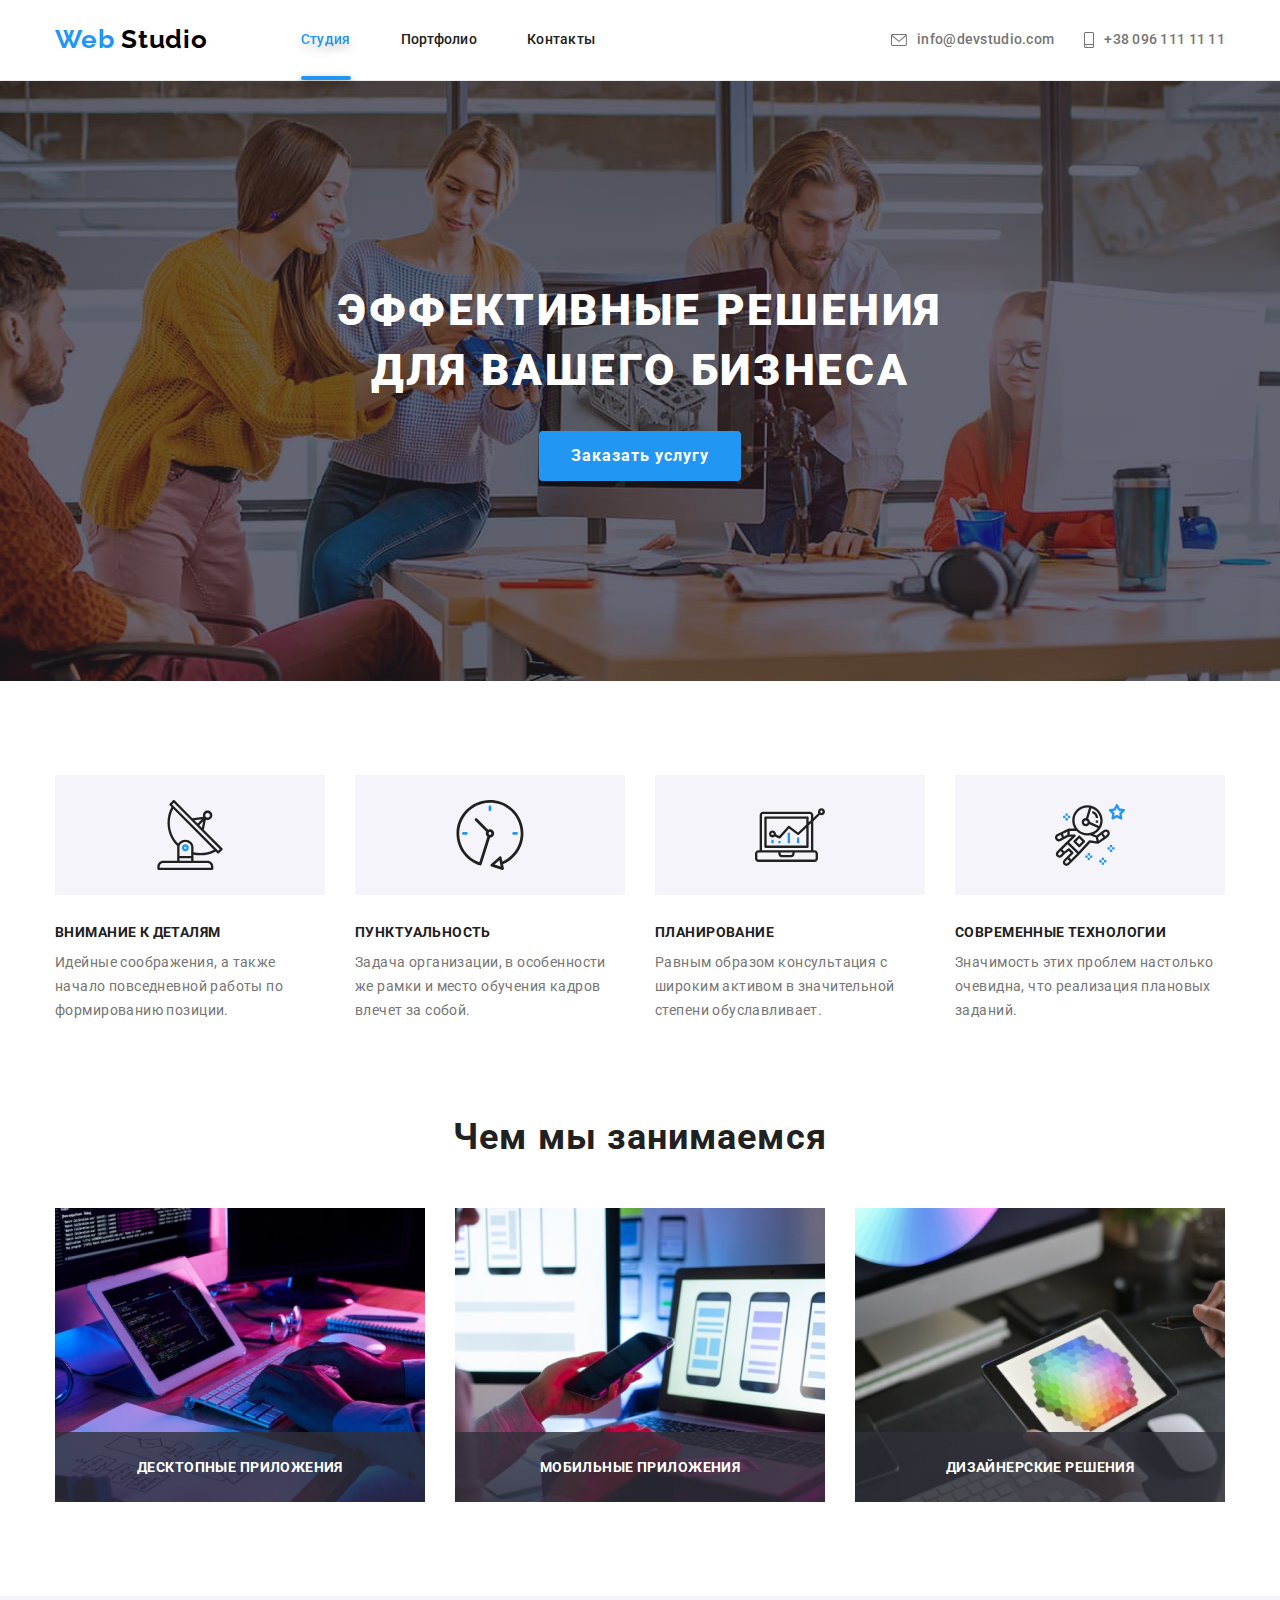
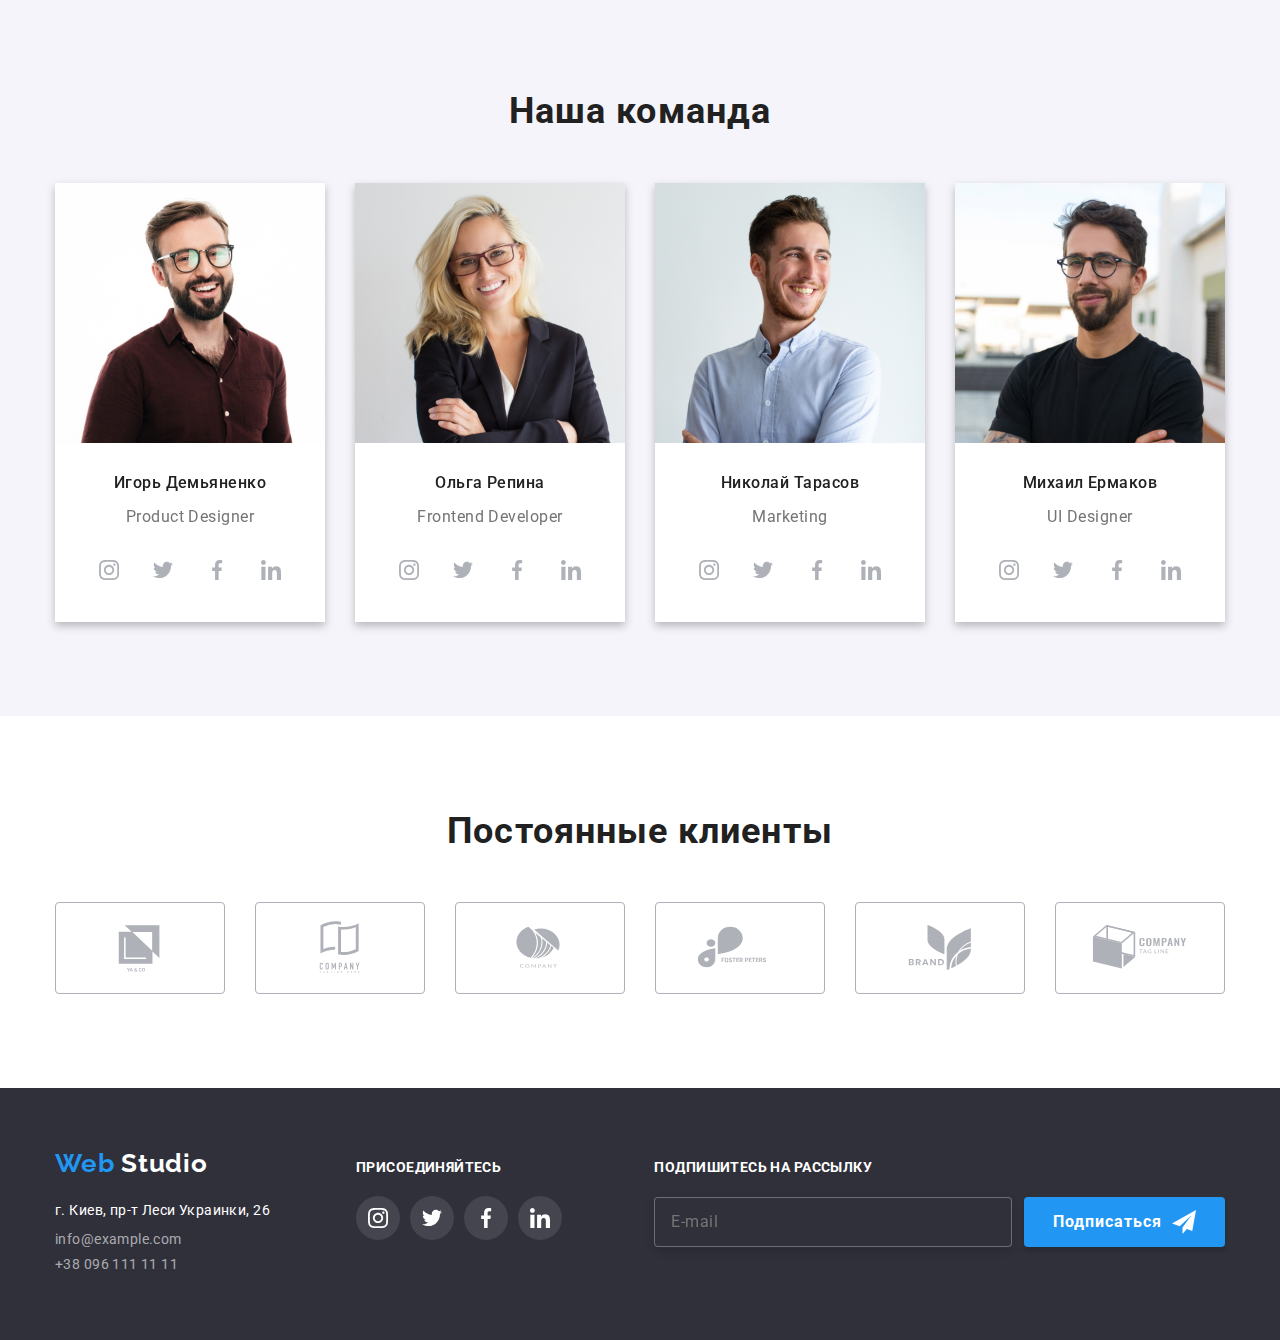
==== index.html @ 4676d833 "open" ====
<!DOCTYPE html>
<html lang="ru">
	<head>
		<meta charset="UTF-8" />
		<meta http-equiv="X-UA-Compatible" content="IE=edge" />
		<meta name="viewport" content="width=device-width, initial-scale=1.0" />
		<title>WebStudio</title>
		<link rel="icon" type="image/png" href="./images/favicon/favicon-32x32.png" />
		<link rel="preconnect" href="https://fonts.googleapis.com" />
		<link rel="preconnect" href="https://fonts.gstatic.com" crossorigin />
		<link
			href="https://fonts.googleapis.com/css2?family=Raleway:wght@700&family=Roboto:wght@400;500;700;900&display=swap"
			rel="stylesheet"
		/>
		<link
			rel="stylesheet"
			href="https://cdnjs.cloudflare.com/ajax/libs/modern-normalize/1.1.0/modern-normalize.min.css"
		/>
		<link rel="stylesheet" href="./css/styles.css" />
	</head>

	<body>
		<header>
			<div class="header container">
				<a href="/" class="logo">
					<span class="logo-web">Web</span>
					<span class="logo-studio">Studio</span>
				</a>

				<nav>
					<ul class="nav">
						<li class="item"><a href="./index.html" class="nav-link current">Студия</a></li>
						<li class="item"><a href="./portfolio.html" class="nav-link">Портфолио</a></li>
						<li class="item"><a href="" class="nav-link">Контакты</a></li>
					</ul>
				</nav>
				<div class="header-link">
					<a href="mailto:info@devstudio.com" class="header-mail">
						<svg class="icon" width="16" height="12">
							<use href="./images/sprite.svg#icon-mail"></use>
						</svg>
						info@devstudio.com
					</a>
					<a href="tel:+380961111111" class="header-tel">
						<svg class="icon" width="10" height="16">
							<use href="./images/sprite.svg#icon-phone"></use>
						</svg>
						+38 096 111 11 11
					</a>
				</div>
			</div>
		</header>

		<main>
			<section class="hero">
				<div class="container hero-ti">
					<h1 class="hero-title">Эффективные решения для вашего бизнеса</h1>
					<button data-modal-open type="button" class="hero-button">Заказать услугу</button>
				</div>
			</section>

			<section class="section">
				<div class="container">
					<ul class="benefits">
						<li class="item">
							<div class="background">
								<svg width="70" height="70">
									<use href="./images/sprite.svg#icon-antenna"></use>
								</svg>
							</div>
							<h3 class="benefits-title">Внимание к деталям</h3>
							<p class="benefits-desc">
								Идейные соображения, а также начало повседневной работы по формированию позиции.
							</p>
						</li>
						<li class="item">
							<div class="background">
								<svg width="70" height="70">
									<use href="./images/sprite.svg#icon-clock"></use>
								</svg>
							</div>
							<h3 class="benefits-title">Пунктуальность</h3>
							<p class="benefits-desc">
								Задача организации, в особенности же рамки и место обучения кадров влечет за собой.
							</p>
						</li>
						<li class="item">
							<div class="background">
								<svg width="70" height="70">
									<use href="./images/sprite.svg#icon-diagram"></use>
								</svg>
							</div>
							<h3 class="benefits-title">Планирование</h3>
							<p class="benefits-desc">
								Равным образом консультация с широким активом в значительной степени обуславливает.
							</p>
						</li>
						<li class="item">
							<div class="background">
								<svg width="70" height="70">
									<use href="./images/sprite.svg#icon-astronaut"></use>
								</svg>
							</div>
							<h3 class="benefits-title">Современные технологии</h3>
							<p class="benefits-desc">Значимость этих проблем настолько очевидна, что реализация плановых заданий.</p>
						</li>
					</ul>
				</div>
			</section>

			<section class="section">
				<div class="container">
					<h2 class="activity-title">Чем мы занимаемся</h2>
					<ul class="activity-list">
						<li class="item">
							<a href="" class="activity-box">
								<img src="images/box1.jpg" alt="рука клавиатура дисплей" width="370" />
								<div class="activity-caption-box">
									<p class="activity-caption">Десктопные приложения</p>
								</div>
							</a>
						</li>
						<li class="item">
							<a href="" class="activity-box">
								<img src="images/box2.jpg" alt="смартфон рука" width="370" />
								<div class="activity-caption-box">
									<p class="activity-caption">Мобильные приложения</p>
								</div>
							</a>
						</li>
						<li class="item">
							<a href="" class="activity-box">
								<img src="images/box3.jpg" alt="планшет стол" width="370" />
								<div class="activity-caption-box">
									<p class="activity-caption">Дизайнерские решения</p>
								</div>
							</a>
						</li>
					</ul>
				</div>
			</section>

			<section class="team section">
				<div class="container">
					<h2 class="team-title">Наша команда</h2>
					<ul class="team-list">
						<li class="item">
							<img src="images/team1.jpg" alt="Фото Игорь Демьяненко" width="270" />
							<div class="signature">
								<h3 class="team-name">Игорь Демьяненко</h3>
								<p class="team-position">Product Designer</p>
								<ul class="team-social">
									<li>
										<a href="instagram.com" class="t-icon-box">
											<svg class="t-icon" width="20" height="20">
												<use href="./images/sprite.svg#icon-instagram"></use>
											</svg>
										</a>
									</li>
									<li>
										<a href="twitter.com" class="t-icon-box">
											<svg class="t-icon" width="20" height="20">
												<use href="./images/sprite.svg#icon-twitter"></use>
											</svg>
										</a>
									</li>
									<li>
										<a href="facebook.com" class="t-icon-box">
											<svg class="t-icon" width="20" height="20">
												<use href="./images/sprite.svg#icon-facebook"></use>
											</svg>
										</a>
									</li>
									<li>
										<a href="linkedin.com" class="t-icon-box">
											<svg class="t-icon" width="20" height="20">
												<use href="./images/sprite.svg#icon-linkedin"></use>
											</svg>
										</a>
									</li>
								</ul>
							</div>
						</li>
						<li class="item">
							<img src="images/team2.jpg" alt="Фото Ольга Репина" width="270" />
							<div class="signature">
								<h3 class="team-name">Ольга Репина</h3>
								<p class="team-position">Frontend Developer</p>
								<ul class="team-social">
									<li>
										<a href="instagram.com" class="t-icon-box">
											<svg class="t-icon" width="20" height="20">
												<use href="./images/sprite.svg#icon-instagram"></use>
											</svg>
										</a>
									</li>
									<li>
										<a href="twitter.com" class="t-icon-box">
											<svg class="t-icon" width="20" height="20">
												<use href="./images/sprite.svg#icon-twitter"></use>
											</svg>
										</a>
									</li>
									<li>
										<a href="facebook.com" class="t-icon-box">
											<svg class="t-icon" width="20" height="20">
												<use href="./images/sprite.svg#icon-facebook"></use>
											</svg>
										</a>
									</li>
									<li>
										<a href="linkedin.com" class="t-icon-box">
											<svg class="t-icon" width="20" height="20">
												<use href="./images/sprite.svg#icon-linkedin"></use>
											</svg>
										</a>
									</li>
								</ul>
							</div>
						</li>
						<li class="item">
							<img src="images/team3.jpg" alt="Фото Николай Тарасов" width="270" />
							<div class="signature">
								<h3 class="team-name">Николай Тарасов</h3>
								<p class="team-position">Marketing</p>
								<ul class="team-social">
									<li>
										<a href="instagram.com" class="t-icon-box">
											<svg class="t-icon" width="20" height="20">
												<use href="./images/sprite.svg#icon-instagram"></use>
											</svg>
										</a>
									</li>
									<li>
										<a href="twitter.com" class="t-icon-box">
											<svg class="t-icon" width="20" height="20">
												<use href="./images/sprite.svg#icon-twitter"></use>
											</svg>
										</a>
									</li>
									<li>
										<a href="facebook.com" class="t-icon-box">
											<svg class="t-icon" width="20" height="20">
												<use href="./images/sprite.svg#icon-facebook"></use>
											</svg>
										</a>
									</li>
									<li>
										<a href="linkedin.com" class="t-icon-box">
											<svg class="t-icon" width="20" height="20">
												<use href="./images/sprite.svg#icon-linkedin"></use>
											</svg>
										</a>
									</li>
								</ul>
							</div>
						</li>
						<li class="item">
							<img src="images/team4.jpg" alt="Фото Михаил Ермаков" width="270" />
							<div class="signature">
								<h3 class="team-name">Михаил Ермаков</h3>
								<p class="team-position">UI Designer</p>
								<ul class="team-social">
									<li>
										<a href="instagram.com" class="t-icon-box">
											<svg class="t-icon" width="20" height="20">
												<use href="./images/sprite.svg#icon-instagram"></use>
											</svg>
										</a>
									</li>
									<li>
										<a href="twitter.com" class="t-icon-box">
											<svg class="t-icon" width="20" height="20">
												<use href="./images/sprite.svg#icon-twitter"></use>
											</svg>
										</a>
									</li>
									<li>
										<a href="facebook.com" class="t-icon-box">
											<svg class="t-icon" width="20" height="20">
												<use href="./images/sprite.svg#icon-facebook"></use>
											</svg>
										</a>
									</li>
									<li>
										<a href="linkedin.com" class="t-icon-box">
											<svg class="t-icon" width="20" height="20">
												<use href="./images/sprite.svg#icon-linkedin"></use>
											</svg>
										</a>
									</li>
								</ul>
							</div>
						</li>
					</ul>
				</div>
			</section>

			<section class="section">
				<div class="container">
					<h2 class="client-title">Постоянные клиенты</h2>
					<ul class="client-list">
						<li>
							<a href="" class="cl-ibox">
								<svg class="cl-icon" width="106" height="60">
									<use href="./images/sprite.svg#icon-Logo1"></use>
								</svg>
							</a>
						</li>
						<li>
							<a href="" class="cl-ibox">
								<svg class="cl-icon" width="106" height="60">
									<use href="./images/sprite.svg#icon-Logo2"></use>
								</svg>
							</a>
						</li>
						<li>
							<a href="" class="cl-ibox">
								<svg class="cl-icon" width="106" height="60">
									<use href="./images/sprite.svg#icon-Logo3"></use>
								</svg>
							</a>
						</li>
						<li>
							<a href="" class="cl-ibox">
								<svg class="cl-icon" width="106" height="60">
									<use href="./images/sprite.svg#icon-Logo4"></use>
								</svg>
							</a>
						</li>
						<li>
							<a href="" class="cl-ibox">
								<svg class="cl-icon" width="106" height="60">
									<use href="./images/sprite.svg#icon-Logo5"></use>
								</svg>
							</a>
						</li>
						<li>
							<a href="" class="cl-ibox">
								<svg class="cl-icon" width="106" height="60">
									<use href="./images/sprite.svg#icon-Logo6"></use>
								</svg>
							</a>
						</li>
					</ul>
				</div>
			</section>
		</main>

		<footer class="footer">
			<div class="footer-bloc container">
				<div class="adrblock">
					<a href="/" class="logo">
						<span class="logo-web">Web</span>
						<span class="logo-studio-footer">Studio</span>
					</a>
					<address>
						<ul class="footer-adr-bloc">
							<li>
								<a href=""><p class="footer-address">г. Киев, пр-т Леси Украинки, 26</p></a>
							</li>
							<li><a href="mailto:info@example.com" class="footer-link">info@example.com</a></li>
							<li><a href="tel:+380961111111" class="footer-link">+38 096 111 11 11</a></li>
						</ul>
					</address>
				</div>

				<div class="footsocial">
					<h3 class="fl-title">присоединяйтесь</h3>
					<ul class="fl-list">
						<li>
							<a href="instagram.com" class="fl-i-box">
								<svg class="fl-icon" width="20" height="20">
									<use href="./images/sprite.svg#icon-instagram"></use>
								</svg>
							</a>
						</li>
						<li>
							<a href="twitter.com" class="fl-i-box">
								<svg class="fl-icon" width="20" height="20">
									<use href="./images/sprite.svg#icon-twitter"></use>
								</svg>
							</a>
						</li>
						<li>
							<a href="facebook.com" class="fl-i-box">
								<svg class="fl-icon" width="20" height="20">
									<use href="./images/sprite.svg#icon-facebook"></use>
								</svg>
							</a>
						</li>
						<li>
							<a href="linkedin.com" class="fl-i-box">
								<svg class="fl-icon" width="20" height="20">
									<use href="./images/sprite.svg#icon-linkedin"></use>
								</svg>
							</a>
						</li>
					</ul>
				</div>
				<form name="footer-subscribe" class="footer-subscribe">
					<label for="mail" class="label">Подпишитесь на рассылку</label>
					<div class="input-btn-box">
						<input class="input-footer" type="email" id="mail" placeholder="E-mail" />
						<button type="submit" class="subscribe-btn">
							Подписаться
							<svg class="send-icon" width="24" height="24"><use href="./images/sprite.svg#icon-send"></use></svg>
						</button>
					</div>
				</form>
			</div>
		</footer>

		<div class="backdrop is-hidden" data-modal>
			<div class="modal">
				<button data-modal-close type="button" class="modal-close-btn">
					<svg class="close-icon" width="18" height="18">
						<use href="./images/sprite.svg#icon-close"></use>
					</svg>
				</button>
				<form name="modal-order" class="modal-form">
					<h2 class="modal-title">Оставьте свои данные, мы вам перезвоним</h2>
					<label class="user-data-label">
						<svg class="form-icon" width="18" height="18">
							<use href="./images/sprite.svg#icon-person-black"></use>
						</svg>
						Имя
						<input class="input" type="text" name="username" />
					</label>
					<label class="user-data-label">
						<svg class="form-icon" width="18" height="18">
							<use href="./images/sprite.svg#icon-phone-black"></use>
						</svg>
						Телефон
						<input class="input" type="tel" name="phone" />
					</label>
					<label class="user-data-label">
						<svg class="form-icon" width="18" height="18">
							<use href="./images/sprite.svg#icon-email-black"></use>
						</svg>
						Почта
						<input class="input" type="email" name="mail" />
					</label>
					<label class="user-data-label">
						Комментарий
						<textarea class="input textarea" name="comment" cols="30" rows="10" placeholder="Введите текст"></textarea>
					</label>

					<label class="term-label">
						<input type="checkbox" class="term-check" />
						<svg class="icon-frame" width="16" height="15"><use href="./images/sprite.svg#icon-frame"></use></svg>
						<svg class="icon-check" width="16" height="15"><use href="./images/sprite.svg#icon-check"></use></svg>
						<span class="span">Соглашаюсь с рассылкой и принимаю</span>
						<a class="terms-of-use-link" href="">Условия договора</a>
					</label>
					<button type="submit" class="btn-send">Отправить</button>
				</form>
			</div>
		</div>

		<script src="./js/modal.js"></script>
	</body>
</html>
---- css/styles.css ----
body {
	font-family: "Roboto", sans-serif;
	color: var(--font-color);
	/* background-color: var(--background-color) ; */
}

:root {
	--button-hover-color: #188ce8;
	--time-function: cubic-bezier(0.4, 0, 0.2, 1);
	--white: #ffffff;
	--black: #000000;
	--font-color: #212121; /*var(--font-color)*/
	--accent-color: #2196f3; /*var(--accent-color)*/
	--footer-color: #2f303a; /*var(--footer-color)*/
	--background-color: #e5e5e5; /*var(--background-color)*/
	--team-bcgr-clr: #f5f4fa;
	--icon-color: #afb1b8;
	--link-color: #757575; /*var(--link-color)*/
	--hero-color: #2f303a; /*var(--hero-color)*/
	--button-icon-nonactiv-color: #f5f4fa;
	--header-border-clr: #ececec;
	--portfolio-border-clr: #eeeeee;
	--footer-link-color: rgba(255, 255, 255, 0.6); /*var(--footer-link-color)*/
}

h1,
h2,
h3,
ul,
p {
	margin: 0;
	padding: 0; /* !!!!!   ЭТО НАДО ИЛИ НЕТ?   !!!!!*/
	list-style-type: none;
}

a {
	display: block;
	text-decoration: none;
}

.container {
	width: 1200px;
	margin-left: auto;
	margin-right: auto;
	padding: 0 15px;
	/* outline: 1px solid green; */
}

.section {
	padding: 94px 0;
	/* outline: 1px solid red; */
}

/* ----------------------------------HEADER---------------------------------- */

header {
	border-bottom: 1px solid var(--header-border-clr);
}

.header {
	display: flex;
	align-items: center;
	margin-top: 0;
}

.logo {
	font-family: "Raleway";
	font-weight: 700;
	font-size: 26px;
	line-height: 1.2;
	letter-spacing: 0.03em;
}

.logo-web {
	color: var(--accent-color);
}

.logo-studio {
	color: var(--black);
}

.logo-studio-footer {
	color: var(--white);
}

.nav {
	display: flex;
	margin-left: 93px;
	align-items: center;

	list-style-type: none;
}

.nav .item + .item {
	margin-left: 50px;
}

.nav-link {
	padding-top: 32px;
	padding-bottom: 32px;

	color: var(--font-color);
	font-weight: 500;
	font-size: 14px;
	line-height: 1.14;
	letter-spacing: 0.02em;

	transition: color 250ms var(--time-function);
}

.nav-link:hover,
.nav-link:focus {
	color: var(--accent-color);
}

.current {
	position: relative;

	color: var(--accent-color);
	filter: drop-shadow(0px 4px 4px rgba(0, 0, 0, 0.25));
}

.current::after {
	content: "";
	position: absolute;
	bottom: 0;

	display: block;
	width: 100%;
	height: 4px;

	border-radius: 4px;
	background-color: var(--accent-color);
	filter: drop-shadow(0px 4px 4px rgba(0, 0, 0, 0.25));
}

.header-link {
	display: flex;
	margin-left: auto;
}

.header-link a {
	display: inline-flex;
	margin-left: auto;
	padding-top: 32px;
	padding-bottom: 32px;

	font-weight: 500;
	font-size: 14px;
	line-height: 1.14;
	letter-spacing: 0.02em;
	color: var(--link-color);

	transition: color 250ms var(--time-function);
}

.header-link a + a {
	margin-left: 30px;
}

.header-link a:hover,
.header-link a:focus {
	color: var(--accent-color);
	fill: var(--accent-color);
}

.icon {
	align-self: center;
	margin-right: 10px;

	fill: currentColor;
}

.icon:hover {
	fill: currentColor;
}

/* ----------------------------------HERO------------------------------------- */

.hero {
	height: 600px;
	max-width: 1600px;
	margin-right: auto;
	margin-left: auto;
	padding-top: 200px;
	padding-bottom: 200px;

	background-image: linear-gradient(rgba(47, 48, 58, 0.4), rgba(47, 48, 58, 0.4)), url(../images/hero-img.jpg);
	/* background-image: url(../images/hero-img.jpg); */
	background-repeat: no-repeat;
	background-position: center;
	background-color: var(--hero-color);
}

.hero-title {
	width: 696px;
	margin-left: auto;
	margin-right: auto;

	color: var(--white);
	font-weight: 900;
	font-size: 44px;
	line-height: 1.36;
	text-align: center;
	letter-spacing: 0.06em;
	text-transform: uppercase;
}

.hero-button {
	display: block;
	margin-left: auto;
	margin-right: auto;
	margin-top: 30px;
	padding: 8px 30px;

	font-family: inherit;
	font-style: inherit;
	font-weight: 700;
	font-size: 16px;
	line-height: 1.9;
	letter-spacing: 0.06em;
	color: var(--white);

	background-color: var(--accent-color);
	cursor: pointer;
	border-radius: 4px;
	border-color: transparent;
	box-shadow: 0px 4px 4px rgba(0, 0, 0, 0.15);

	transition: background-color 250ms var(--time-function);
}

.hero-button:hover,
.hero-button:focus {
	background-color: #188ce8;
}

.hero + .section {
	padding-bottom: 0;
}

/* ---------------------BENEFITS------------------------- */

.benefits {
	display: flex;
}

.benefits .item {
	width: 270px;
}

.background {
	display: flex;
	height: 120px;
	justify-content: center;
	align-items: center;
	border-radius: 2px;
	margin-bottom: 30px;

	background-color: var(--button-icon-nonactiv-color);
}

.benefits .item + .item {
	margin-left: 30px;
}

.benefits-title {
	font-weight: 700;
	font-size: 14px;
	line-height: 1.14;
	letter-spacing: 0.03em;
	text-transform: uppercase;
}

.benefits-desc {
	margin-top: 10px;

	font-weight: 400;
	font-size: 14px;
	line-height: 1.7;
	letter-spacing: 0.03em;
	color: var(--link-color);
}

/* ---------------------ACTIVITY------------------------- */

.activity-title {
	font-weight: 700;
	font-size: 36px;
	line-height: 1.17;
	text-align: center;
	letter-spacing: 0.03em;
}

.activity-list {
	display: flex;
	margin-top: 50px;
}

.activity-list .item + .item {
	margin-left: 30px;
}

.activity-list .item img {
	display: block;
}

.activity-box {
	position: relative;
}

.activity-caption-box {
	position: absolute;
	bottom: 0;
	left: 0;

	width: 100%;

	background-color: rgba(47, 48, 58, 0.8);
}

.activity-caption {
	padding: 27px 0;
	margin-left: auto;
	margin-right: auto;

	font-weight: 700;
	font-size: 14px;
	line-height: 16px;
	text-align: center;
	letter-spacing: 0.03em;
	text-transform: uppercase;
	color: var(--white);
}

/* ---------------------TEAM------------------------- */

.team {
	background-color: var(--team-bcgr-clr);
	/* outline: 1px solid green; */
}

.team-title {
	font-weight: 700;
	font-size: 36px;
	line-height: 1.17;
	text-align: center;
	letter-spacing: 0.03em;
}

.team-list {
	display: flex;
	margin-top: 50px;
}

.team-list .signature {
	padding: 30px 0;
}

.team-list .item {
	/* outline: 1px solid gray; */
	background-color: var(--white);
	filter: drop-shadow(0px 4px 4px rgba(0, 0, 0, 0.25));
}

.team-list .item > img {
	display: block;
}

.team-list .item + .item {
	margin-left: 30px;
}

.team-name {
	text-align: center;

	font-weight: 500;
	font-size: 16px;
	line-height: 1.2;
	letter-spacing: 0.03em;
}

.team-position {
	margin-top: 10px;
	text-align: center;

	font-size: 16px;
	line-height: 1.9;
	letter-spacing: 0.03em;
	color: var(--link-color);
}

.team-social {
	display: flex;
	margin-top: 16px;
	justify-content: center;
}

.team-social > li + li {
	margin-left: 10px;
}

.t-icon-box {
	display: flex;
	justify-content: center;
	align-items: center;
	width: 44px;
	height: 44px;

	border-radius: 50%;
	color: var(--icon-color);

	transition: background-color 250ms var(--time-function), color 250ms var(--time-function);
}

.t-icon-box:hover,
.t-icon-box:focus {
	background-color: var(--accent-color);
	color: var(--white);
}

.t-icon {
	fill: currentColor;
}

.t-icon:hover,
.t-icon:focus {
	fill: currentColor;
}

.client-title {
	font-weight: 700;
	font-size: 36px;
	line-height: 1.17;
	text-align: center;
	letter-spacing: 0.03em;
}

.client-list {
	display: flex;
	margin-top: 50px;
}

.client-list > li + li {
	margin-left: 30px;
}

.cl-ibox {
	display: flex;
	width: 170px;
	height: 92px;
	justify-content: center;
	align-items: center;

	border: 1px solid var(--icon-color);
	border-radius: 4px;
	color: var(--icon-color);

	transition: color 250ms var(--time-function);
}

.cl-ibox:hover,
.cl-ibox:focus {
	border: 1px solid var(--accent-color);
	color: var(--accent-color);
	cursor: pointer;
}

.cl-icon {
	fill: currentColor;
}

.cl-icon:hover,
.cl-icon:focus {
	fill: currentColor;
}

/* -------------------------------------FOOTER---------------------------------- */

.footer {
	padding: 60px 0;

	background-color: var(--footer-color);
}

.footer-bloc {
	display: flex;
}

.adrblock {
	display: block;
	width: 231px;
}

.footer-adr-bloc {
	display: block;
	margin-top: 20px;
}

.footer-address {
	font-style: normal;
	font-size: 14px;
	line-height: 1.7;
	letter-spacing: 0.03em;
	color: var(--white);
}

.footer-link {
	margin-top: 9px;

	font-style: normal;
	font-size: 14px;
	line-height: 1.1;
	letter-spacing: 0.03em;
	color: var(--footer-link-color);
}

.footsocial {
	margin: 12px auto 40px 70px;
}

.fl-title {
	font-weight: 700;
	font-size: 14px;
	line-height: 1.14;
	letter-spacing: 0.03em;
	text-transform: uppercase;
	color: var(--white);
}

.fl-list {
	display: flex;
	margin-top: 20px;
}

.fl-list > li + li {
	margin-left: 10px;
}

.fl-i-box {
	display: flex;
	justify-content: center;
	align-items: center;

	width: 44px;
	height: 44px;

	border-radius: 50%;
	background: rgba(255, 255, 255, 0.1);

	transition: background-color 250ms var(--time-function);
}

.fl-i-box:hover,
.fl-i-box:focus {
	background-color: var(--accent-color);
}

.fl-icon {
	fill: var(--white);
}

.footer-subscribe {
	margin-top: 10px;
}

.input-btn-box {
	display: flex;
	margin-top: 20px;
}

.input-footer {
	display: flex;
	align-items: center;
	padding: 0;
	padding-left: 16px;

	font-size: 16px;
	line-height: 1.25;
	width: 358px;
	height: 50px;
	letter-spacing: 0.03em;

	color: rgba(255, 255, 255, 0.6);
	background-color: var(--footer-color);
	border: 1px solid rgba(255, 255, 255, 0.3);
	filter: drop-shadow(0px 4px 4px rgba(0, 0, 0, 0.15));
	border-radius: 4px;
}

.label {
	margin-bottom: 20px;

	font-weight: 700;
	font-size: 14px;
	line-height: 1.14;
	letter-spacing: 0.03em;
	text-transform: uppercase;

	color: var(--white);
}

.subscribe-btn {
	display: flex;
	align-items: center;
	padding: 10px 29px;
	margin-left: 12px;

	font-weight: 700;
	font-size: 16px;
	line-height: 1.88;
	letter-spacing: 0.06em;

	color: var(--white);
	background: var(--accent-color);
	box-shadow: 0px 4px 4px rgba(0, 0, 0, 0.15);
	border-radius: 4px;
	border-width: 0;
	cursor: pointer;
}

.send-icon {
	margin-left: 10px;
}

/* -----------------------------------------PORTFOLIO---------------------------- */

.portfolio-button-bloc {
	display: flex;
	justify-content: center;
	margin-bottom: 50px;
}

.portfolio-button-bloc .button + .button {
	margin-left: 8px;
}

.portfolio-button {
	padding: 6px 22px;

	font-family: inherit;
	font-style: inherit;
	font-weight: 500;
	font-size: 16px;
	line-height: 1.6;
	text-align: center;
	letter-spacing: 0.03em;

	background-color: var(--button-icon-nonactiv-color);

	border-radius: 4px;
	border-style: none;
	cursor: pointer;

	transition: background-color 250ms var(--time-function), color 250ms var(--time-function),
		box-shadow 250ms var(--time-function);
}

.portfolio-button:hover,
.portfolio-button:focus {
	background-color: var(--accent-color);
	color: var(--white);
	box-shadow: 0px 3px 1px rgba(0, 0, 0, 0.1), 0px 1px 2px rgba(0, 0, 0, 0.08), 0px 2px 2px rgba(0, 0, 0, 0.12);
}

.portfolio-projects {
	display: flex;
	flex-wrap: wrap;
	margin: -15px;
}

.portfolio-projects > .item {
	flex-basis: calc(100% / 3 - 30px);
	margin: 15px;
}

.portfolio-projects .link {
	box-shadow: none; /*----- Можно не указывать!!!??? -----*/
	transition: box-shadow 250ms var(--time-function);
}
.portfolio-projects .link:hover,
.portfolio-projects .link:focus {
	box-shadow: 0px 1px 1px rgba(0, 0, 0, 0.12), 0px 4px 4px rgba(0, 0, 0, 0.06), 1px 4px 6px rgba(0, 0, 0, 0.16);
}

.portfolio-projects img {
	display: block;
}

.portfolio-projects .signature {
	padding: 20px 24px;

	border: 1px solid var(--portfolio-border-clr);
	border-top: none;
}

.project-item-name {
	font-weight: 700;
	font-size: 18px;
	line-height: 2;
	letter-spacing: 0.06em;
	color: var(--font-color);
}

.project-item-attribute {
	margin-top: 4px;

	font-size: 16px;
	line-height: 30px;
	letter-spacing: 0.03em;
	color: var(--link-color);
}

.thumb {
	position: relative;

	width: 100%;

	overflow: hidden;
}

.overlay {
	position: absolute;
	left: 0;
	top: 0;

	display: flex;
	justify-content: center;
	align-items: center;
	width: 100%;
	height: 100%;

	background-color: rgba(33, 150, 243, 0.9);

	transform: translateY(105%);
	transition: transform 250ms var(--time-function);
}

.portfolio-projects .link:hover .overlay,
.portfolio-projects .link:focus .overlay {
	transform: translateY(0);
}

.relation {
	width: 322px;
	height: 168px;

	font-size: 18px;
	line-height: 28px;
	letter-spacing: 0.03em;
	color: #ffffff;
	overflow: hidden;
}

/* -------------------MODAL------------------------- */

.backdrop {
	position: fixed;
	top: 0;
	left: 0;
	bottom: 0;
	right: 0;

	background-color: rgba(0, 0, 0, 0.2);
	opacity: 1;

	transition: opacity 250ms var(--time-function);
	/* transform: scale(1,1); */
	/* transform-origin: top right; */
}

.backdrop.is-hidden {
	opacity: 0;
	/* visibility: hidden; */
	pointer-events: none;
	/* transform: scale(0,0); */
}

.modal {
	position: absolute;
	top: 50%;
	left: 50%;

	width: 528px;
	height: 581px;

	background-color: rgba(255, 255, 255, 1);

	transform: translate(-50%, -50%);
}

.modal-close-btn {
	position: absolute;
	right: 8px;
	top: 8px;

	display: flex;
	justify-content: center;
	align-items: center;
	width: 30px;
	height: 30px;
	margin: 0;
	padding: 0;

	background-color: rgba(255, 255, 255, 1);
	border-radius: 50%;
	border: 1px solid rgba(0, 0, 0, 0.1);

	cursor: pointer;
}

.modal-close-btn:hover {
	fill: var(--accent-color);
}

.modal-form {
	padding: 0 40px;
}

.modal-title {
	/* padding-bottom: 12px; */
	margin: 40px 0 12px;

	font-weight: 700;
	font-size: 20px;
	line-height: 1.14;
	text-align: center;
	letter-spacing: 0.03em;

	color: var(--font-color);
}

.user-data-label {
	position: relative;

	display: flex;
	flex-direction: column;

	font-size: 12px;
	line-height: 1.17;
	letter-spacing: 0.01em;
	color: var(--link-color);
}

.input:focus-visible {
	outline: 1px solid var(--accent-color);
}

.user-data-label:hover {
	cursor: pointer;
}

.user-data-label:focus-within > .input,
.user-data-label:hover > .input {
	/* color: var(--accent-color); */
	border: 1px solid var(--accent-color);
	cursor: pointer;
}

.user-data-label:focus-within > .form-icon,
.user-data-label:hover > .form-icon {
	fill: var(--accent-color);
}

.user-data-label + .user-data-label {
	margin-top: 10px;
}

.user-data-label .input {
	padding-left: 30px;
	height: 40px;
	margin-top: 4px;

	border: 1px solid rgba(33, 33, 33, 0.2);
	border-radius: 4px;
}

.user-data-label .textarea::placeholder {
	font-size: 12px;
	line-height: 1.17;
	letter-spacing: 0.01em;
	color: rgba(117, 117, 117, 0.5);
}

.user-data-label > .textarea {
	padding: 12px 16px;
	height: 120px;
	resize: none;
}

.form-icon {
	position: absolute;
	top: 28px;
	left: 12px;
}

.term-label {
	position: relative;

	display: flex;
	margin-left: 14px;
	align-items: center;
	margin-top: 20px;

	font-size: 14px;
	line-height: 1.7;
	letter-spacing: 0.03em;

	color: var(--link-color);
}

.term-check:focus ~ .span {
	color: #2196f3;
}

.terms-of-use-link {
	margin-left: 4px;

	font-family: "Roboto";
	font-style: normal;
	font-weight: 400;
	font-size: 14px;
	line-height: 24px;
	letter-spacing: 0.03em;
	text-decoration-line: underline;

	color: var(--accent-color);
}

.terms-of-use-link:focus-visible {
	outline: 1px solid var(--accent-color);
	border-radius: 4px;
}

.term-check {
	appearance: none;
}

.term-check:checked ~ .icon-check {
	opacity: 1;
}

.term-check:checked + .icon-frame {
	opacity: 0;
}

.icon-frame {
	margin-right: 7px;
	opacity: 1;
	transition: opacity 250ms var(--time-function);
}

.icon-check {
	position: absolute;
	/* left: 13px; */
	opacity: 0;
	transition: opacity 250ms var(--time-function);
}

.btn-send {
	padding: 10px 55px;
	margin-left: auto;
	margin-right: auto;
	margin-top: 30px;

	font-weight: 700;
	font-size: 16px;
	line-height: 30px;
	/* identical to box height, or 188% */

	display: flex;
	align-items: center;
	text-align: center;
	letter-spacing: 0.06em;

	color: #ffffff;
	background: #2196f3;
	box-shadow: 0px 4px 4px rgba(0, 0, 0, 0.15);
	border: none;
	border-radius: 4px;

	transition: background-color 250ms var(--time-function), filter 250ms var(--time-function);
}

.btn-send:hover,
.btn-send:focus {
	background-color: var(--button-hover-color);
	filter: drop-shadow(0px 4px 4px rgba(0, 0, 0, 0.25));
}
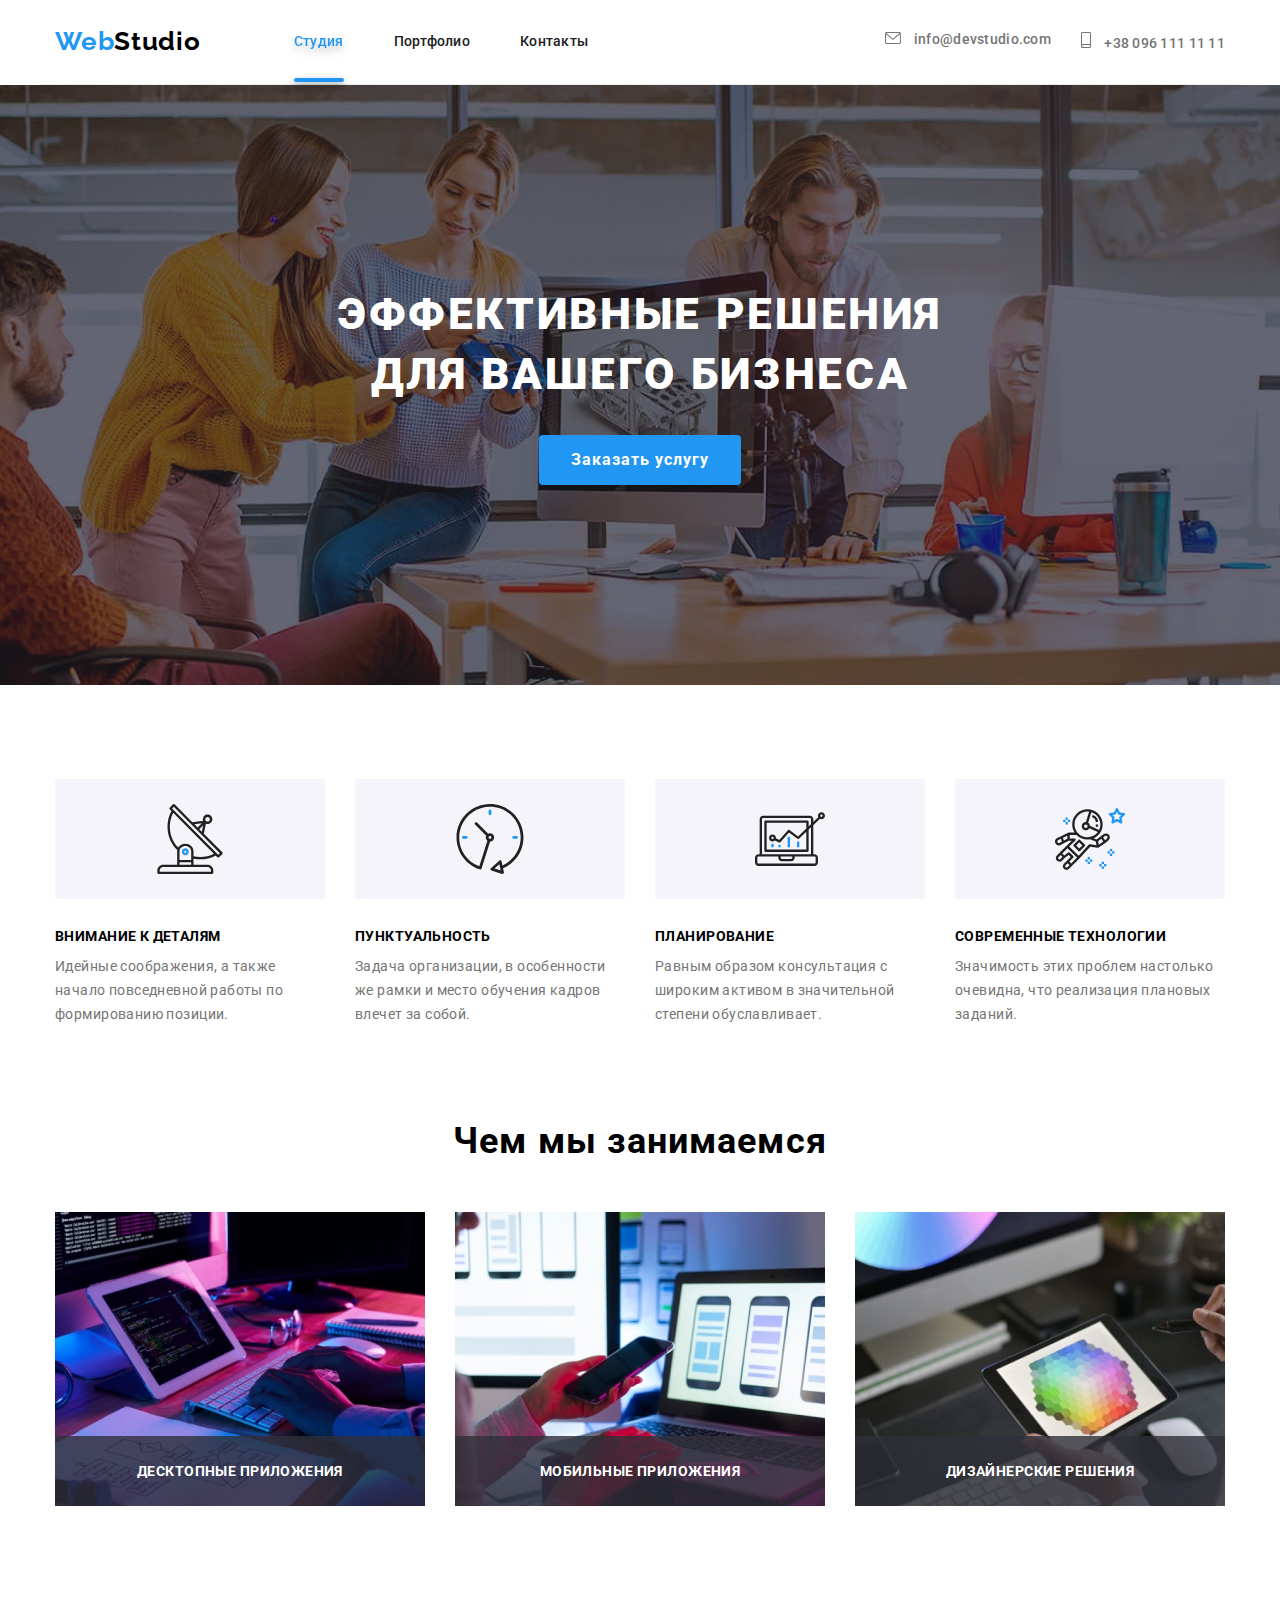
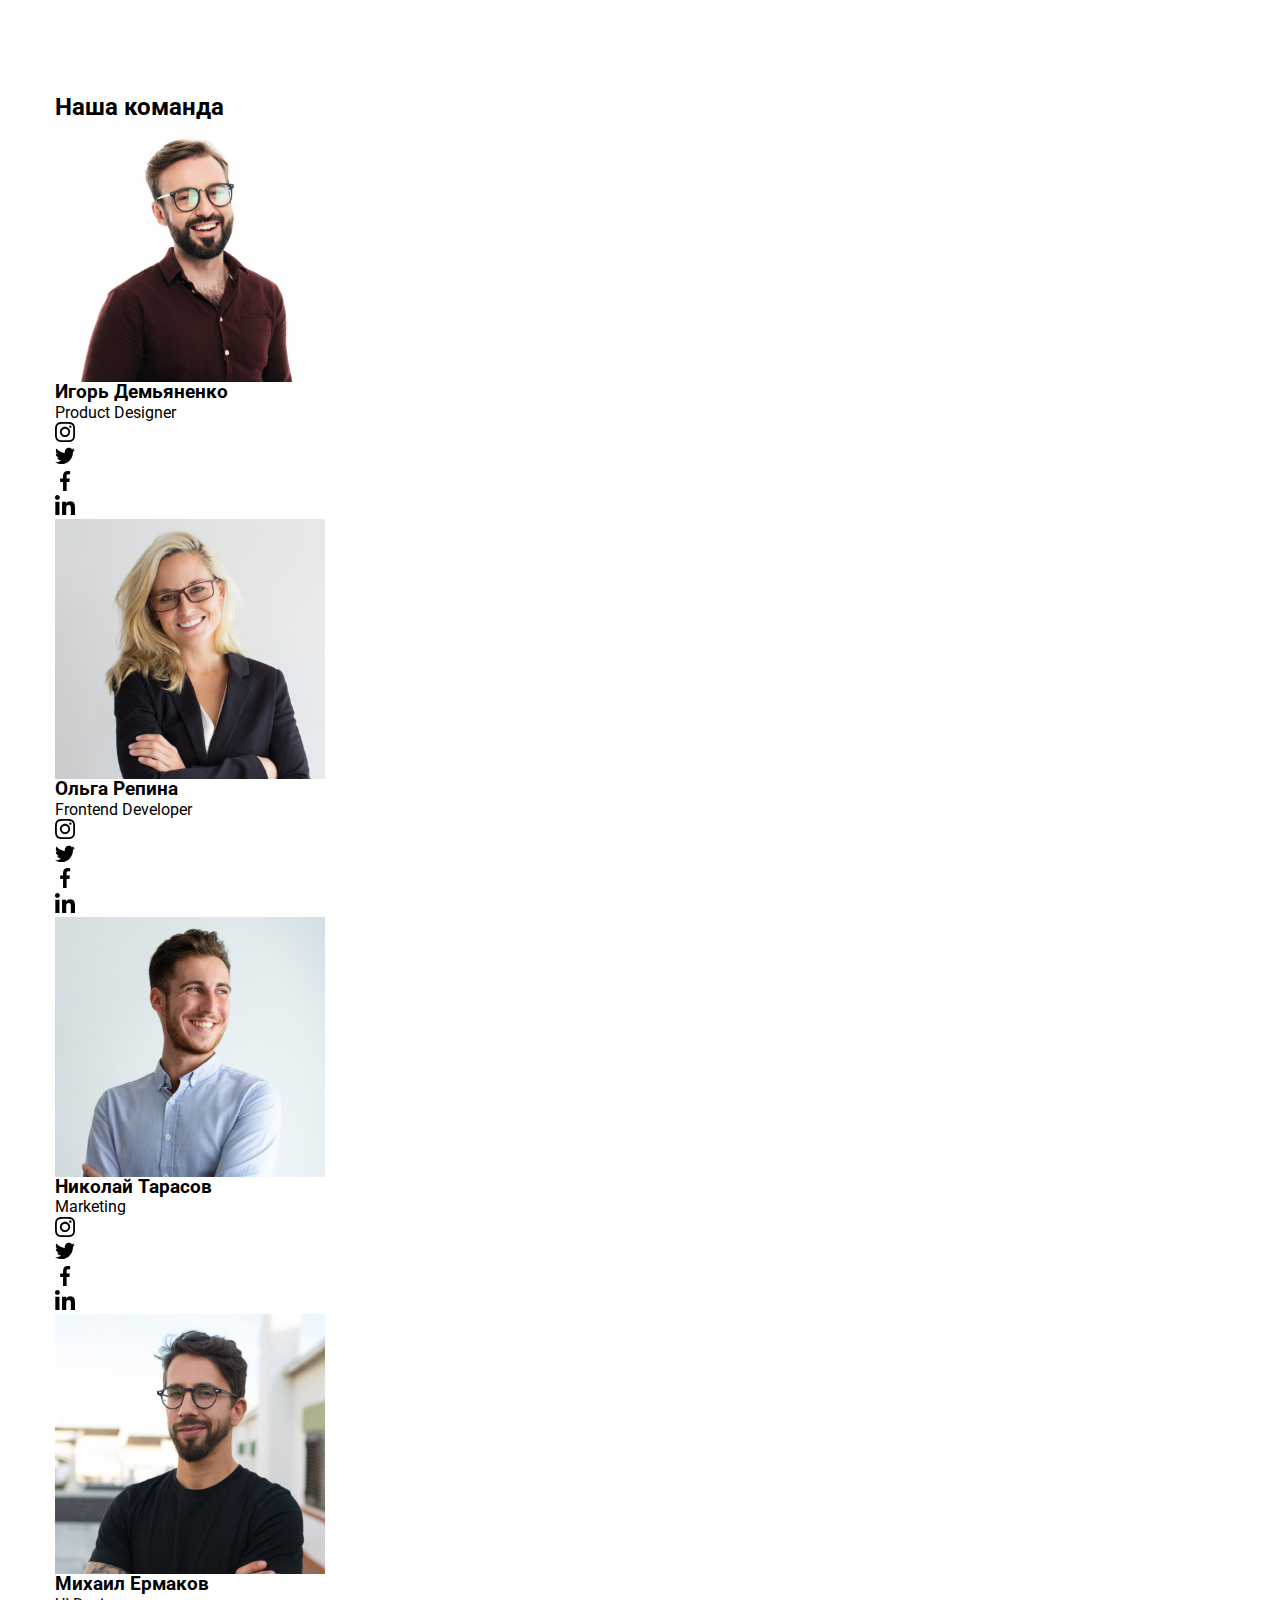
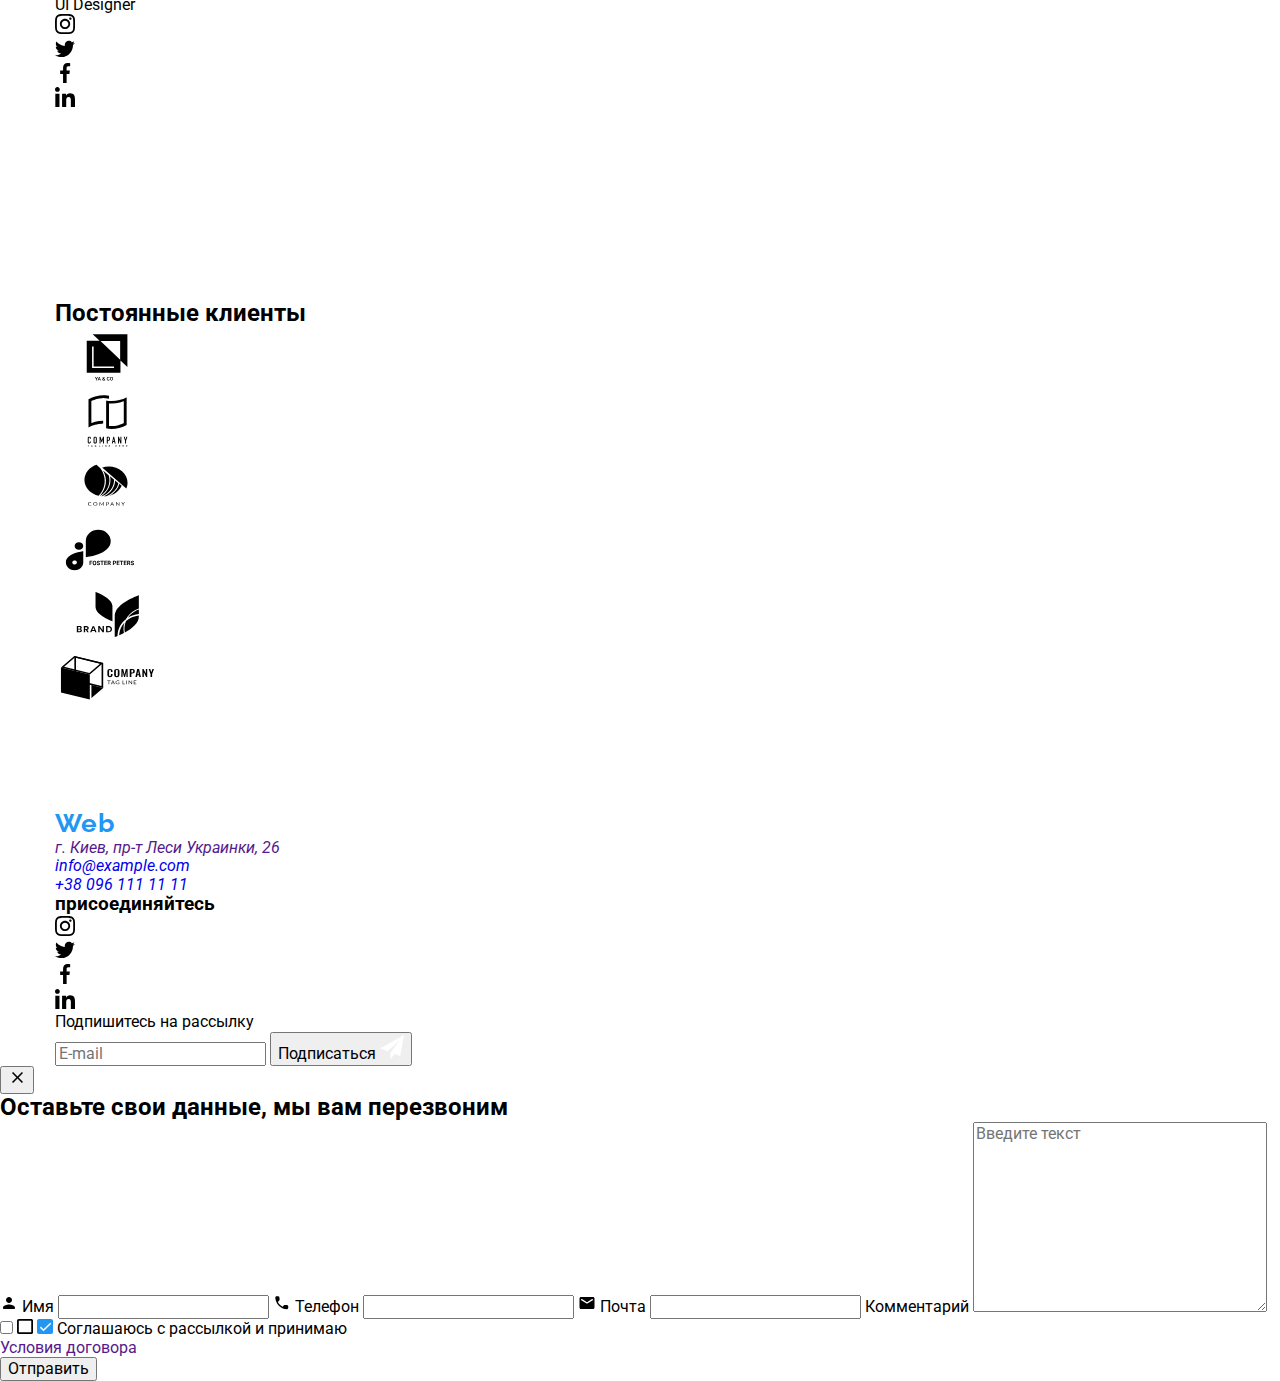
==== commit 2c8ad659: "fdghesweg" ====
--- a/index.html
+++ b/index.html
@@ -16,33 +16,33 @@
 			rel="stylesheet"
 			href="https://cdnjs.cloudflare.com/ajax/libs/modern-normalize/1.1.0/modern-normalize.min.css"
 		/>
-		<link rel="stylesheet" href="./css/styles.css" />
+		<link rel="stylesheet" href="./css/main.min.css" />
 	</head>
 
 	<body>
 		<header>
 			<div class="header container">
 				<a href="/" class="logo">
-					<span class="logo-web">Web</span>
-					<span class="logo-studio">Studio</span>
+					<span class="logo__web">Web</span>
+					Studio
 				</a>
 
 				<nav>
 					<ul class="nav">
-						<li class="item"><a href="./index.html" class="nav-link current">Студия</a></li>
-						<li class="item"><a href="./portfolio.html" class="nav-link">Портфолио</a></li>
-						<li class="item"><a href="" class="nav-link">Контакты</a></li>
+						<li class="nav__item"><a href="./index.html" class="nav__link nav__link--current">Студия</a></li>
+						<li class="nav__item"><a href="./portfolio.html" class="nav__link">Портфолио</a></li>
+						<li class="nav__item"><a href="" class="nav__link">Контакты</a></li>
 					</ul>
 				</nav>
-				<div class="header-link">
-					<a href="mailto:info@devstudio.com" class="header-mail">
-						<svg class="icon" width="16" height="12">
+				<div class="top-contacts">
+					<a href="mailto:info@devstudio.com" class="top-contacts__link">
+						<svg class="top-contacts__icon" width="16" height="12">
 							<use href="./images/sprite.svg#icon-mail"></use>
 						</svg>
 						info@devstudio.com
 					</a>
-					<a href="tel:+380961111111" class="header-tel">
-						<svg class="icon" width="10" height="16">
+					<a href="tel:+380961111111" class="top-contacts__link">
+						<svg class="top-contacts__icon" width="10" height="16">
 							<use href="./images/sprite.svg#icon-phone"></use>
 						</svg>
 						+38 096 111 11 11
@@ -53,56 +53,58 @@
 
 		<main>
 			<section class="hero">
-				<div class="container hero-ti">
-					<h1 class="hero-title">Эффективные решения для вашего бизнеса</h1>
-					<button data-modal-open type="button" class="hero-button">Заказать услугу</button>
+				<div class="container">
+					<h1 class="hero__title">Эффективные решения для вашего бизнеса</h1>
+					<button data-modal-open type="button" class="hero__button">Заказать услугу</button>
 				</div>
 			</section>
 
 			<section class="section">
 				<div class="container">
 					<ul class="benefits">
-						<li class="item">
-							<div class="background">
+						<li class="benefits__item">
+							<div class="benefits__icon">
 								<svg width="70" height="70">
 									<use href="./images/sprite.svg#icon-antenna"></use>
 								</svg>
 							</div>
-							<h3 class="benefits-title">Внимание к деталям</h3>
-							<p class="benefits-desc">
+							<h3 class="benefits__title">Внимание к деталям</h3>
+							<p class="benefits__description">
 								Идейные соображения, а также начало повседневной работы по формированию позиции.
 							</p>
 						</li>
-						<li class="item">
-							<div class="background">
+						<li class="benefits__item">
+							<div class="benefits__icon">
 								<svg width="70" height="70">
 									<use href="./images/sprite.svg#icon-clock"></use>
 								</svg>
 							</div>
-							<h3 class="benefits-title">Пунктуальность</h3>
-							<p class="benefits-desc">
+							<h3 class="benefits__title">Пунктуальность</h3>
+							<p class="benefits__description">
 								Задача организации, в особенности же рамки и место обучения кадров влечет за собой.
 							</p>
 						</li>
-						<li class="item">
-							<div class="background">
+						<li class="benefits__item">
+							<div class="benefits__icon">
 								<svg width="70" height="70">
 									<use href="./images/sprite.svg#icon-diagram"></use>
 								</svg>
 							</div>
-							<h3 class="benefits-title">Планирование</h3>
-							<p class="benefits-desc">
+							<h3 class="benefits__title">Планирование</h3>
+							<p class="benefits__description">
 								Равным образом консультация с широким активом в значительной степени обуславливает.
 							</p>
 						</li>
-						<li class="item">
-							<div class="background">
+						<li class="benefits__item">
+							<div class="benefits__icon">
 								<svg width="70" height="70">
 									<use href="./images/sprite.svg#icon-astronaut"></use>
 								</svg>
 							</div>
-							<h3 class="benefits-title">Современные технологии</h3>
-							<p class="benefits-desc">Значимость этих проблем настолько очевидна, что реализация плановых заданий.</p>
+							<h3 class="benefits__title">Современные технологии</h3>
+							<p class="benefits__description">
+								Значимость этих проблем настолько очевидна, что реализация плановых заданий.
+							</p>
 						</li>
 					</ul>
 				</div>
@@ -110,31 +112,25 @@
 
 			<section class="section">
 				<div class="container">
-					<h2 class="activity-title">Чем мы занимаемся</h2>
-					<ul class="activity-list">
-						<li class="item">
-							<a href="" class="activity-box">
-								<img src="images/box1.jpg" alt="рука клавиатура дисплей" width="370" />
-								<div class="activity-caption-box">
-									<p class="activity-caption">Десктопные приложения</p>
-								</div>
-							</a>
-						</li>
-						<li class="item">
-							<a href="" class="activity-box">
-								<img src="images/box2.jpg" alt="смартфон рука" width="370" />
-								<div class="activity-caption-box">
-									<p class="activity-caption">Мобильные приложения</p>
-								</div>
-							</a>
-						</li>
-						<li class="item">
-							<a href="" class="activity-box">
-								<img src="images/box3.jpg" alt="планшет стол" width="370" />
-								<div class="activity-caption-box">
-									<p class="activity-caption">Дизайнерские решения</p>
-								</div>
-							</a>
+					<h2 class="activity__title">Чем мы занимаемся</h2>
+					<ul class="activity__list">
+						<li class="activity-img">
+							<img src="images/box1.jpg" alt="рука клавиатура дисплей" width="370" />
+							<div class="activity-img__signature">
+								<p class="activity-img__label">Десктопные приложения</p>
+							</div>
+						</li>
+						<li class="activity-img">
+							<img src="images/box2.jpg" alt="смартфон рука" width="370" />
+							<div class="activity-img__signature">
+								<p class="activity-img__label">Мобильные приложения</p>
+							</div>
+						</li>
+						<li class="activity-img">
+							<img src="images/box3.jpg" alt="планшет стол" width="370" />
+							<div class="activity-img__signature">
+								<p class="activity-img__label">Дизайнерские решения</p>
+							</div>
 						</li>
 					</ul>
 				</div>
@@ -351,8 +347,8 @@
 			<div class="footer-bloc container">
 				<div class="adrblock">
 					<a href="/" class="logo">
-						<span class="logo-web">Web</span>
-						<span class="logo-studio-footer">Studio</span>
+						<span class="logo__web">Web</span>
+						<span class="logo__footer">Studio</span>
 					</a>
 					<address>
 						<ul class="footer-adr-bloc">
--- a/css/main.min.css
+++ b/css/main.min.css
@@ -0,0 +1,2 @@
+body{font-family:"Roboto", sans-serif;color:var(--font-color)}.container{width:1200px;margin-left:auto;margin-right:auto;padding:0 15px}.section{padding:94px 0}h1,h2,h3,ul,p{margin:0;padding:0;list-style-type:none}a,img{display:block;text-decoration:none}.header{display:-webkit-box;display:-ms-flexbox;display:flex;-webkit-box-align:center;-ms-flex-align:center;align-items:center;margin-top:0;border-bottom:1px solid #ececec}.logo{font-family:"Raleway";font-weight:700;font-size:26px;line-height:1.2;letter-spacing:0.03em;color:#000}.logo__web{color:#2196f3;margin-right:-7px}.logo__footer{color:#fff}.nav{display:-webkit-box;display:-ms-flexbox;display:flex;margin-left:93px;-webkit-box-align:center;-ms-flex-align:center;align-items:center;list-style-type:none}.nav__item{margin-right:50px}.nav__item:last-child{margin-right:0}.nav__link{padding-top:32px;padding-bottom:32px;color:#212121;font-weight:500;font-size:14px;line-height:1.14;letter-spacing:0.02em;-webkit-transition:color 250ms cubic-bezier(0.4, 0, 0.2, 1);transition:color 250ms cubic-bezier(0.4, 0, 0.2, 1)}.nav__link:last-child{margin-right:0}.nav__link:hover,.nav__link:focus{color:#2196f3}.nav__link--current{position:relative;color:#2196f3;-webkit-filter:drop-shadow(0px 4px 4px rgba(0,0,0,0.25));filter:drop-shadow(0px 4px 4px rgba(0,0,0,0.25))}.nav__link--current::after{content:"";position:absolute;bottom:0;display:block;width:100%;height:4px;border-radius:4px;background-color:#2196f3;-webkit-filter:drop-shadow(0px 4px 4px rgba(0,0,0,0.25));filter:drop-shadow(0px 4px 4px rgba(0,0,0,0.25))}.top-contacts{display:-webkit-box;display:-ms-flexbox;display:flex;margin-left:auto}.top-contacts{margin-left:auto}.top-contacts__link{display:inline-block;padding-top:32px;padding-bottom:32px;margin-right:30px;font-weight:500;font-size:14px;line-height:1.14;letter-spacing:0.02em;color:#757575;-webkit-transition:color 250ms cubic-bezier(0.4, 0, 0.2, 1);transition:color 250ms cubic-bezier(0.4, 0, 0.2, 1)}.top-contacts__link:last-child{margin-right:0}.top-contacts__link:hover,.top-contacts__link:focus{color:#2196f3;fill:#2196f3}.top-contacts__icon{-ms-flex-item-align:center;-ms-grid-row-align:center;align-self:center;margin-right:10px;fill:currentColor}.top-contacts__icon:hover{fill:currentColor}.hero{height:600px;max-width:1600px;margin-right:auto;margin-left:auto;padding-top:200px;padding-bottom:200px;background-image:-webkit-gradient(linear, left top, left bottom, from(rgba(47,48,58,0.4)), to(rgba(47,48,58,0.4))),url(../images/hero-img.jpg);background-image:linear-gradient(rgba(47,48,58,0.4), rgba(47,48,58,0.4)),url(../images/hero-img.jpg);background-repeat:no-repeat;background-position:center;background-color:#2f303a}.hero__title{width:696px;margin-left:auto;margin-right:auto;color:#fff;font-weight:900;font-size:44px;line-height:1.36;text-align:center;letter-spacing:0.06em;text-transform:uppercase}.hero__button{display:block;margin-left:auto;margin-right:auto;margin-top:30px;padding:8px 30px;font-family:inherit;font-style:inherit;font-weight:700;font-size:16px;line-height:1.9;letter-spacing:0.06em;color:#fff;background-color:#2196f3;cursor:pointer;border-radius:4px;border-color:transparent;-webkit-box-shadow:0px 4px 4px rgba(0,0,0,0.15);box-shadow:0px 4px 4px rgba(0,0,0,0.15);-webkit-transition:background-color 250ms cubic-bezier(0.4, 0, 0.2, 1);transition:background-color 250ms cubic-bezier(0.4, 0, 0.2, 1)}.hero__button:hover,.hero__button:focus{background-color:#188ce8}.hero+.section{padding-bottom:0}.benefits{display:-webkit-box;display:-ms-flexbox;display:flex}.benefits__item{width:270px;margin-right:30px}.benefits__item:last-child{margin-right:0}.benefits__icon{display:-webkit-box;display:-ms-flexbox;display:flex;height:120px;-webkit-box-pack:center;-ms-flex-pack:center;justify-content:center;-webkit-box-align:center;-ms-flex-align:center;align-items:center;border-radius:2px;margin-bottom:30px;background-color:#f5f4fa}.benefits__title{font-weight:700;font-size:14px;line-height:1.14;letter-spacing:0.03em;text-transform:uppercase}.benefits__description{margin-top:10px;font-weight:400;font-size:14px;line-height:1.7;letter-spacing:0.03em;color:#757575}.activity__title{font-weight:700;font-size:36px;line-height:1.17;text-align:center;letter-spacing:0.03em}.activity__list{display:-webkit-box;display:-ms-flexbox;display:flex;margin-top:50px}.activity-img{position:relative;margin-right:30px}.activity-img:last-child{margin-right:0}.activity-img__signature{position:absolute;bottom:0;left:0;width:100%;background-color:rgba(47,48,58,0.8)}.activity-img__label{padding:27px 0;margin-left:auto;margin-right:auto;font-weight:700;font-size:14px;line-height:16px;text-align:center;letter-spacing:0.03em;text-transform:uppercase;color:#fff}
+/*# sourceMappingURL=main.min.css.map */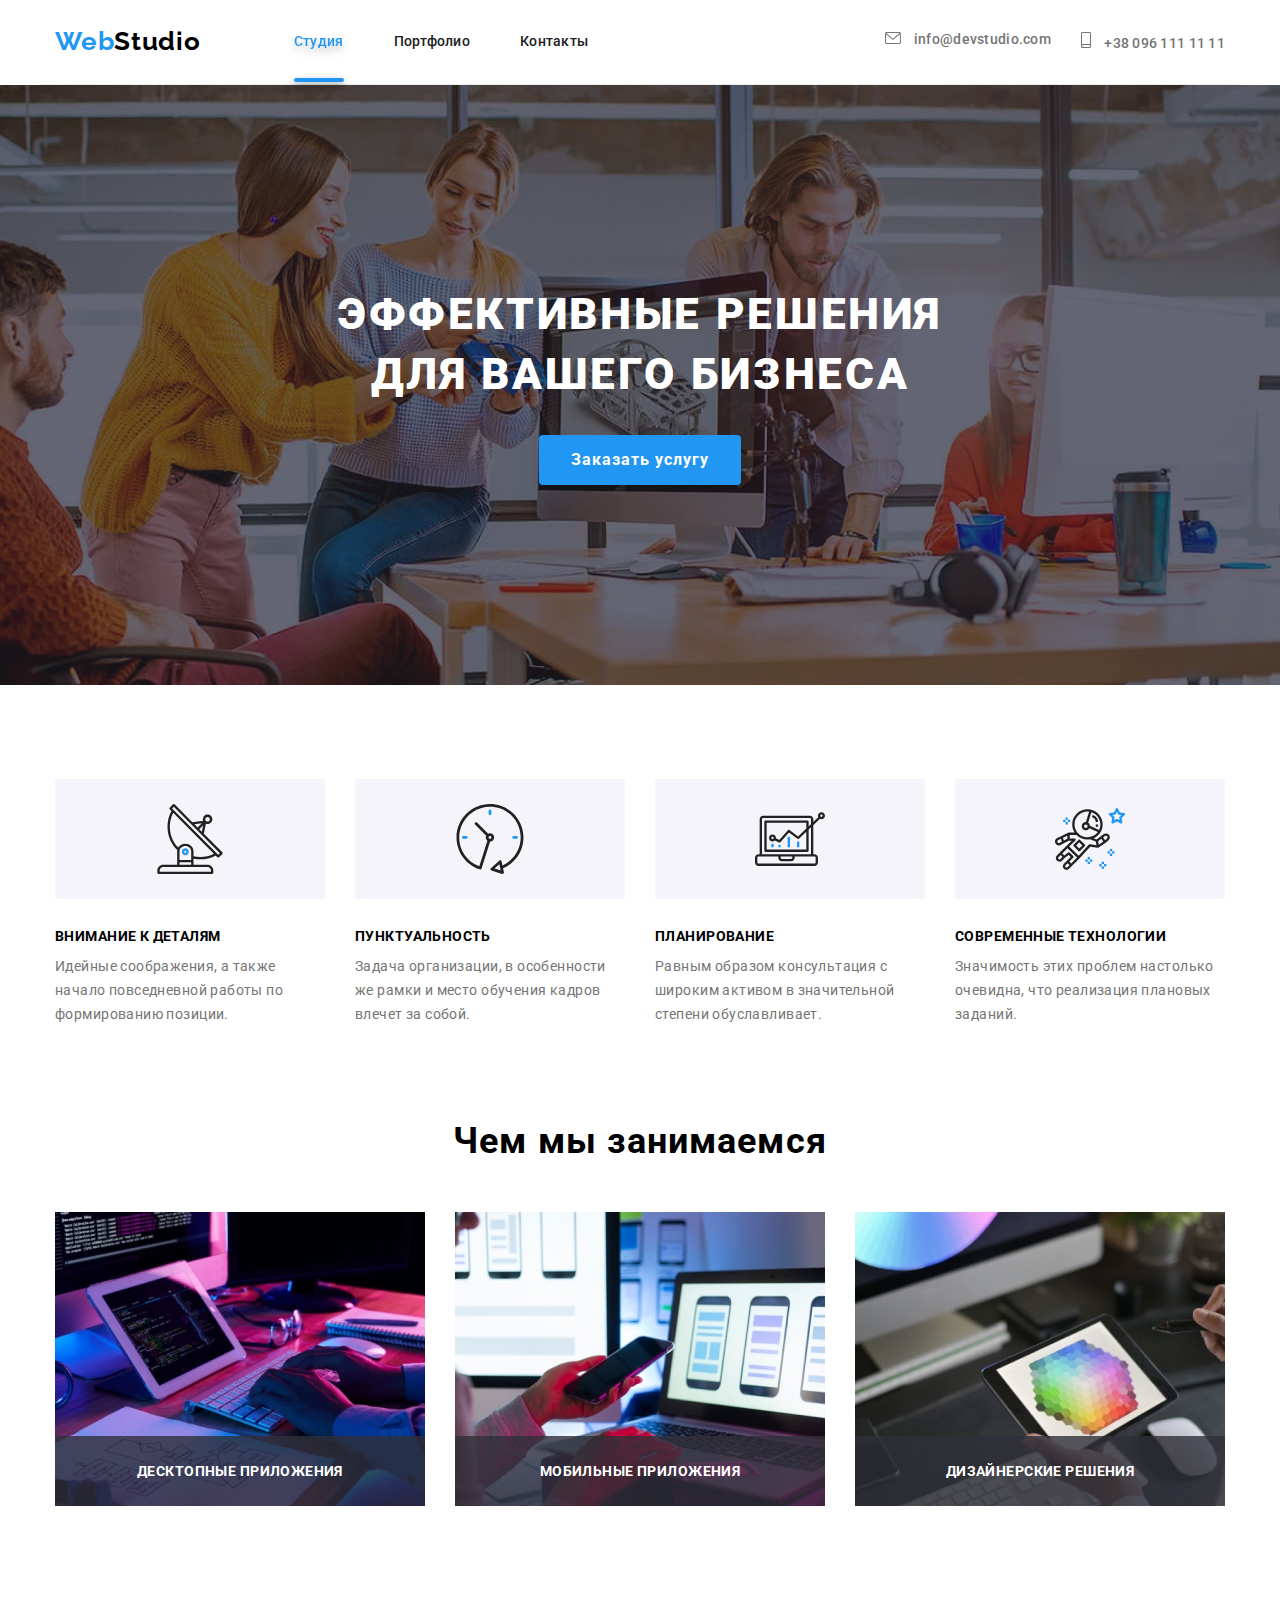
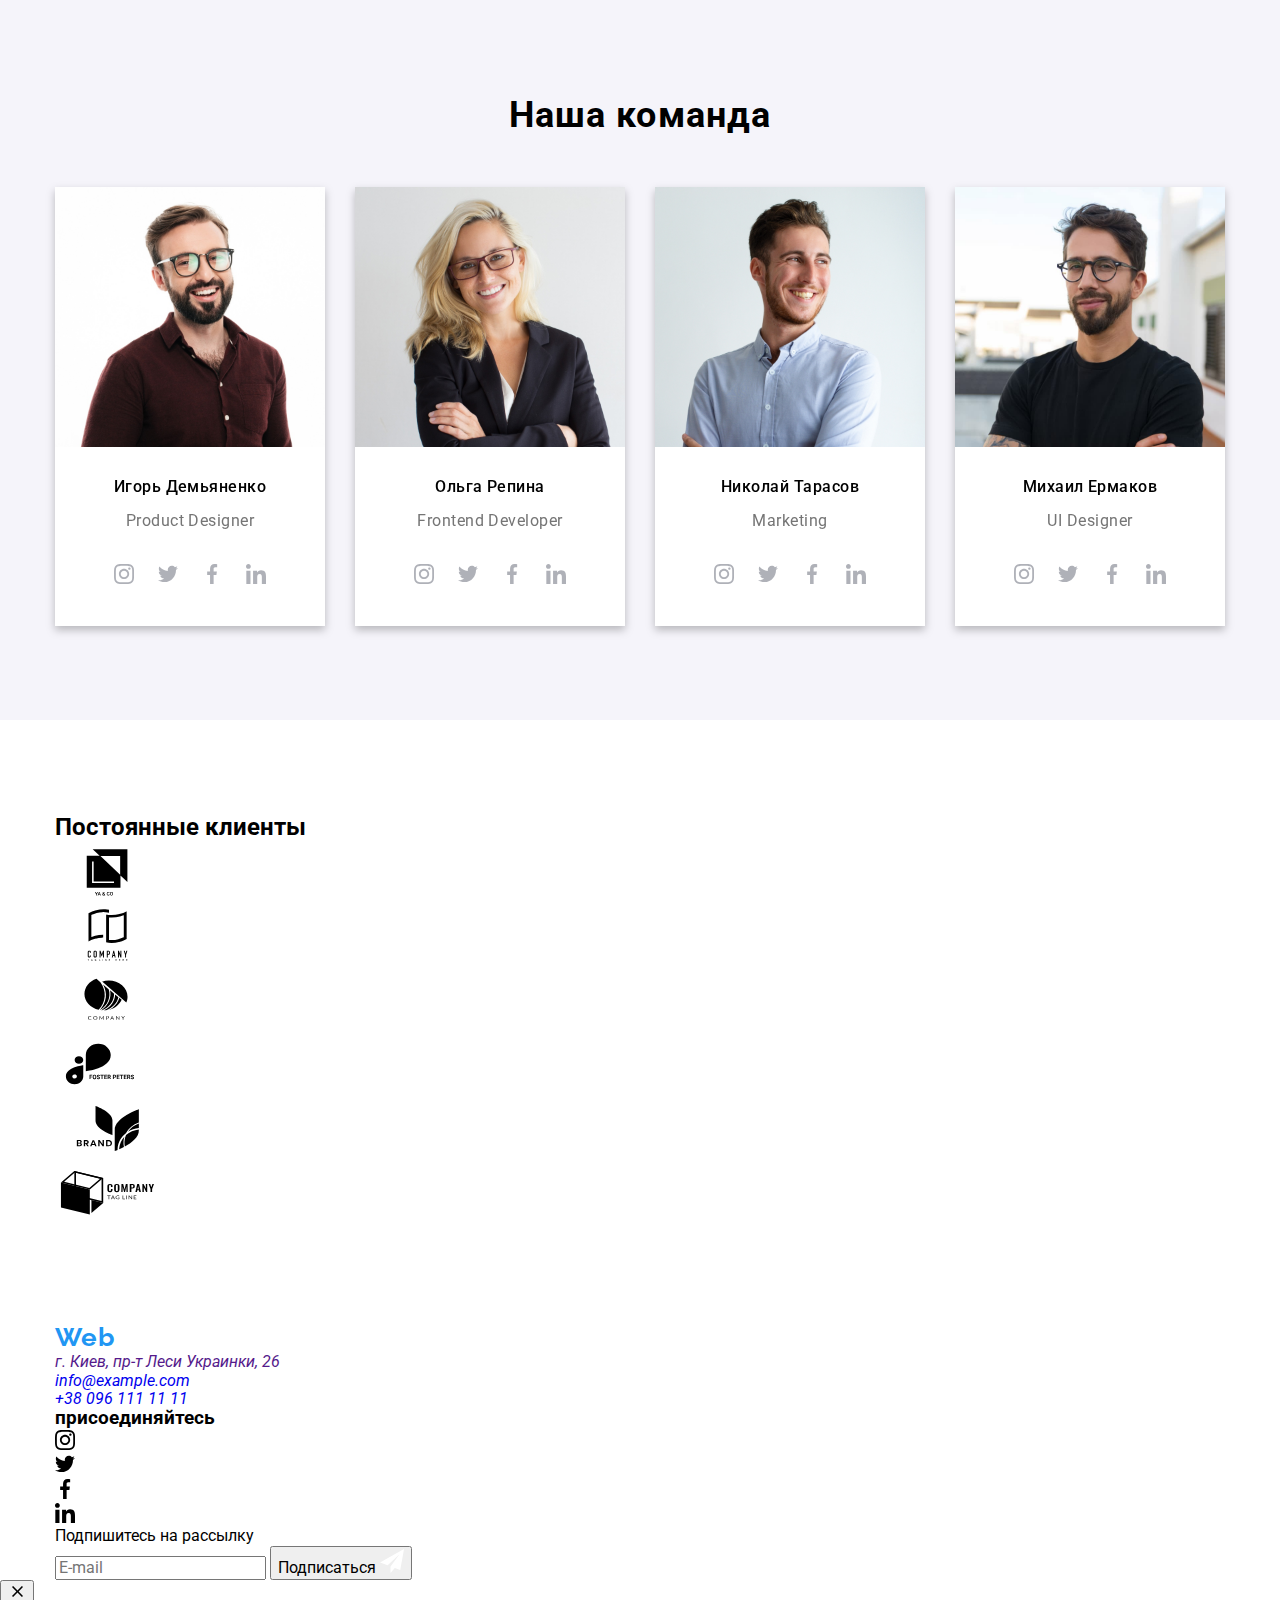
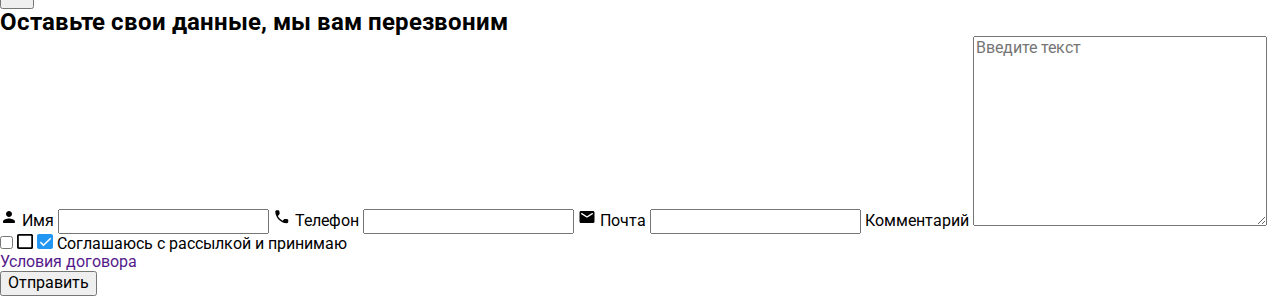
==== commit ed672692: "dgdg" ====
--- a/index.html
+++ b/index.html
@@ -138,38 +138,38 @@
 
 			<section class="team section">
 				<div class="container">
-					<h2 class="team-title">Наша команда</h2>
-					<ul class="team-list">
-						<li class="item">
-							<img src="images/team1.jpg" alt="Фото Игорь Демьяненко" width="270" />
-							<div class="signature">
-								<h3 class="team-name">Игорь Демьяненко</h3>
-								<p class="team-position">Product Designer</p>
-								<ul class="team-social">
-									<li>
-										<a href="instagram.com" class="t-icon-box">
-											<svg class="t-icon" width="20" height="20">
+					<h2 class="team__title">Наша команда</h2>
+					<ul class="team__list">
+						<li class="card">
+							<img class="card__img" src="images/team1.jpg" alt="Фото Игорь Демьяненко" width="270" />
+							<div class="card__signature">
+								<h3 class="card__name">Игорь Демьяненко</h3>
+								<p class="card__post">Product Designer</p>
+								<ul class="card-social">
+									<li>
+										<a href="instagram.com" class="card-social__icon-wrap">
+											<svg class="card-social__icon" width="20" height="20">
 												<use href="./images/sprite.svg#icon-instagram"></use>
 											</svg>
 										</a>
 									</li>
 									<li>
-										<a href="twitter.com" class="t-icon-box">
-											<svg class="t-icon" width="20" height="20">
+										<a href="twitter.com" class="card-social__icon-wrap">
+											<svg class="card-social__icon" width="20" height="20">
 												<use href="./images/sprite.svg#icon-twitter"></use>
 											</svg>
 										</a>
 									</li>
 									<li>
-										<a href="facebook.com" class="t-icon-box">
-											<svg class="t-icon" width="20" height="20">
+										<a href="facebook.com" class="card-social__icon-wrap">
+											<svg class="card-social__icon" width="20" height="20">
 												<use href="./images/sprite.svg#icon-facebook"></use>
 											</svg>
 										</a>
 									</li>
 									<li>
-										<a href="linkedin.com" class="t-icon-box">
-											<svg class="t-icon" width="20" height="20">
+										<a href="linkedin.com" class="card-social__icon-wrap">
+											<svg class="card-social__icon" width="20" height="20">
 												<use href="./images/sprite.svg#icon-linkedin"></use>
 											</svg>
 										</a>
@@ -177,36 +177,36 @@
 								</ul>
 							</div>
 						</li>
-						<li class="item">
+						<li class="card">
 							<img src="images/team2.jpg" alt="Фото Ольга Репина" width="270" />
-							<div class="signature">
-								<h3 class="team-name">Ольга Репина</h3>
-								<p class="team-position">Frontend Developer</p>
-								<ul class="team-social">
-									<li>
-										<a href="instagram.com" class="t-icon-box">
-											<svg class="t-icon" width="20" height="20">
+							<div class="card__signature">
+								<h3 class="card__name">Ольга Репина</h3>
+								<p class="card__post">Frontend Developer</p>
+								<ul class="card-social">
+									<li>
+										<a href="instagram.com" class="card-social__icon-wrap">
+											<svg class="card-social__icon" width="20" height="20">
 												<use href="./images/sprite.svg#icon-instagram"></use>
 											</svg>
 										</a>
 									</li>
 									<li>
-										<a href="twitter.com" class="t-icon-box">
-											<svg class="t-icon" width="20" height="20">
+										<a href="twitter.com" class="card-social__icon-wrap">
+											<svg class="card-social__icon" width="20" height="20">
 												<use href="./images/sprite.svg#icon-twitter"></use>
 											</svg>
 										</a>
 									</li>
 									<li>
-										<a href="facebook.com" class="t-icon-box">
-											<svg class="t-icon" width="20" height="20">
+										<a href="facebook.com" class="card-social__icon-wrap">
+											<svg class="card-social__icon" width="20" height="20">
 												<use href="./images/sprite.svg#icon-facebook"></use>
 											</svg>
 										</a>
 									</li>
 									<li>
-										<a href="linkedin.com" class="t-icon-box">
-											<svg class="t-icon" width="20" height="20">
+										<a href="linkedin.com" class="card-social__icon-wrap">
+											<svg class="card-social__icon" width="20" height="20">
 												<use href="./images/sprite.svg#icon-linkedin"></use>
 											</svg>
 										</a>
@@ -214,36 +214,36 @@
 								</ul>
 							</div>
 						</li>
-						<li class="item">
+						<li class="card">
 							<img src="images/team3.jpg" alt="Фото Николай Тарасов" width="270" />
-							<div class="signature">
-								<h3 class="team-name">Николай Тарасов</h3>
-								<p class="team-position">Marketing</p>
-								<ul class="team-social">
-									<li>
-										<a href="instagram.com" class="t-icon-box">
-											<svg class="t-icon" width="20" height="20">
+							<div class="card__signature">
+								<h3 class="card__name">Николай Тарасов</h3>
+								<p class="card__post">Marketing</p>
+								<ul class="card-social">
+									<li>
+										<a href="instagram.com" class="card-social__icon-wrap">
+											<svg class="card-social__icon" width="20" height="20">
 												<use href="./images/sprite.svg#icon-instagram"></use>
 											</svg>
 										</a>
 									</li>
 									<li>
-										<a href="twitter.com" class="t-icon-box">
-											<svg class="t-icon" width="20" height="20">
+										<a href="twitter.com" class="card-social__icon-wrap">
+											<svg class="card-social__icon" width="20" height="20">
 												<use href="./images/sprite.svg#icon-twitter"></use>
 											</svg>
 										</a>
 									</li>
 									<li>
-										<a href="facebook.com" class="t-icon-box">
-											<svg class="t-icon" width="20" height="20">
+										<a href="facebook.com" class="card-social__icon-wrap">
+											<svg class="card-social__icon" width="20" height="20">
 												<use href="./images/sprite.svg#icon-facebook"></use>
 											</svg>
 										</a>
 									</li>
 									<li>
-										<a href="linkedin.com" class="t-icon-box">
-											<svg class="t-icon" width="20" height="20">
+										<a href="linkedin.com" class="card-social__icon-wrap">
+											<svg class="card-social__icon" width="20" height="20">
 												<use href="./images/sprite.svg#icon-linkedin"></use>
 											</svg>
 										</a>
@@ -251,36 +251,36 @@
 								</ul>
 							</div>
 						</li>
-						<li class="item">
+						<li class="card">
 							<img src="images/team4.jpg" alt="Фото Михаил Ермаков" width="270" />
-							<div class="signature">
-								<h3 class="team-name">Михаил Ермаков</h3>
-								<p class="team-position">UI Designer</p>
-								<ul class="team-social">
-									<li>
-										<a href="instagram.com" class="t-icon-box">
-											<svg class="t-icon" width="20" height="20">
+							<div class="card__signature">
+								<h3 class="card__name">Михаил Ермаков</h3>
+								<p class="card__post">UI Designer</p>
+								<ul class="card-social">
+									<li>
+										<a href="instagram.com" class="card-social__icon-wrap">
+											<svg class="card-social__icon" width="20" height="20">
 												<use href="./images/sprite.svg#icon-instagram"></use>
 											</svg>
 										</a>
 									</li>
 									<li>
-										<a href="twitter.com" class="t-icon-box">
-											<svg class="t-icon" width="20" height="20">
+										<a href="twitter.com" class="card-social__icon-wrap">
+											<svg class="card-social__icon" width="20" height="20">
 												<use href="./images/sprite.svg#icon-twitter"></use>
 											</svg>
 										</a>
 									</li>
 									<li>
-										<a href="facebook.com" class="t-icon-box">
-											<svg class="t-icon" width="20" height="20">
+										<a href="facebook.com" class="card-social__icon-wrap">
+											<svg class="card-social__icon" width="20" height="20">
 												<use href="./images/sprite.svg#icon-facebook"></use>
 											</svg>
 										</a>
 									</li>
 									<li>
-										<a href="linkedin.com" class="t-icon-box">
-											<svg class="t-icon" width="20" height="20">
+										<a href="linkedin.com" class="card-social__icon-wrap">
+											<svg class="card-social__icon" width="20" height="20">
 												<use href="./images/sprite.svg#icon-linkedin"></use>
 											</svg>
 										</a>
--- a/css/main.min.css
+++ b/css/main.min.css
@@ -1,2 +1,2 @@
-body{font-family:"Roboto", sans-serif;color:var(--font-color)}.container{width:1200px;margin-left:auto;margin-right:auto;padding:0 15px}.section{padding:94px 0}h1,h2,h3,ul,p{margin:0;padding:0;list-style-type:none}a,img{display:block;text-decoration:none}.header{display:-webkit-box;display:-ms-flexbox;display:flex;-webkit-box-align:center;-ms-flex-align:center;align-items:center;margin-top:0;border-bottom:1px solid #ececec}.logo{font-family:"Raleway";font-weight:700;font-size:26px;line-height:1.2;letter-spacing:0.03em;color:#000}.logo__web{color:#2196f3;margin-right:-7px}.logo__footer{color:#fff}.nav{display:-webkit-box;display:-ms-flexbox;display:flex;margin-left:93px;-webkit-box-align:center;-ms-flex-align:center;align-items:center;list-style-type:none}.nav__item{margin-right:50px}.nav__item:last-child{margin-right:0}.nav__link{padding-top:32px;padding-bottom:32px;color:#212121;font-weight:500;font-size:14px;line-height:1.14;letter-spacing:0.02em;-webkit-transition:color 250ms cubic-bezier(0.4, 0, 0.2, 1);transition:color 250ms cubic-bezier(0.4, 0, 0.2, 1)}.nav__link:last-child{margin-right:0}.nav__link:hover,.nav__link:focus{color:#2196f3}.nav__link--current{position:relative;color:#2196f3;-webkit-filter:drop-shadow(0px 4px 4px rgba(0,0,0,0.25));filter:drop-shadow(0px 4px 4px rgba(0,0,0,0.25))}.nav__link--current::after{content:"";position:absolute;bottom:0;display:block;width:100%;height:4px;border-radius:4px;background-color:#2196f3;-webkit-filter:drop-shadow(0px 4px 4px rgba(0,0,0,0.25));filter:drop-shadow(0px 4px 4px rgba(0,0,0,0.25))}.top-contacts{display:-webkit-box;display:-ms-flexbox;display:flex;margin-left:auto}.top-contacts{margin-left:auto}.top-contacts__link{display:inline-block;padding-top:32px;padding-bottom:32px;margin-right:30px;font-weight:500;font-size:14px;line-height:1.14;letter-spacing:0.02em;color:#757575;-webkit-transition:color 250ms cubic-bezier(0.4, 0, 0.2, 1);transition:color 250ms cubic-bezier(0.4, 0, 0.2, 1)}.top-contacts__link:last-child{margin-right:0}.top-contacts__link:hover,.top-contacts__link:focus{color:#2196f3;fill:#2196f3}.top-contacts__icon{-ms-flex-item-align:center;-ms-grid-row-align:center;align-self:center;margin-right:10px;fill:currentColor}.top-contacts__icon:hover{fill:currentColor}.hero{height:600px;max-width:1600px;margin-right:auto;margin-left:auto;padding-top:200px;padding-bottom:200px;background-image:-webkit-gradient(linear, left top, left bottom, from(rgba(47,48,58,0.4)), to(rgba(47,48,58,0.4))),url(../images/hero-img.jpg);background-image:linear-gradient(rgba(47,48,58,0.4), rgba(47,48,58,0.4)),url(../images/hero-img.jpg);background-repeat:no-repeat;background-position:center;background-color:#2f303a}.hero__title{width:696px;margin-left:auto;margin-right:auto;color:#fff;font-weight:900;font-size:44px;line-height:1.36;text-align:center;letter-spacing:0.06em;text-transform:uppercase}.hero__button{display:block;margin-left:auto;margin-right:auto;margin-top:30px;padding:8px 30px;font-family:inherit;font-style:inherit;font-weight:700;font-size:16px;line-height:1.9;letter-spacing:0.06em;color:#fff;background-color:#2196f3;cursor:pointer;border-radius:4px;border-color:transparent;-webkit-box-shadow:0px 4px 4px rgba(0,0,0,0.15);box-shadow:0px 4px 4px rgba(0,0,0,0.15);-webkit-transition:background-color 250ms cubic-bezier(0.4, 0, 0.2, 1);transition:background-color 250ms cubic-bezier(0.4, 0, 0.2, 1)}.hero__button:hover,.hero__button:focus{background-color:#188ce8}.hero+.section{padding-bottom:0}.benefits{display:-webkit-box;display:-ms-flexbox;display:flex}.benefits__item{width:270px;margin-right:30px}.benefits__item:last-child{margin-right:0}.benefits__icon{display:-webkit-box;display:-ms-flexbox;display:flex;height:120px;-webkit-box-pack:center;-ms-flex-pack:center;justify-content:center;-webkit-box-align:center;-ms-flex-align:center;align-items:center;border-radius:2px;margin-bottom:30px;background-color:#f5f4fa}.benefits__title{font-weight:700;font-size:14px;line-height:1.14;letter-spacing:0.03em;text-transform:uppercase}.benefits__description{margin-top:10px;font-weight:400;font-size:14px;line-height:1.7;letter-spacing:0.03em;color:#757575}.activity__title{font-weight:700;font-size:36px;line-height:1.17;text-align:center;letter-spacing:0.03em}.activity__list{display:-webkit-box;display:-ms-flexbox;display:flex;margin-top:50px}.activity-img{position:relative;margin-right:30px}.activity-img:last-child{margin-right:0}.activity-img__signature{position:absolute;bottom:0;left:0;width:100%;background-color:rgba(47,48,58,0.8)}.activity-img__label{padding:27px 0;margin-left:auto;margin-right:auto;font-weight:700;font-size:14px;line-height:16px;text-align:center;letter-spacing:0.03em;text-transform:uppercase;color:#fff}
+body{font-family:"Roboto", sans-serif;color:var(--font-color)}.container{width:1200px;margin-left:auto;margin-right:auto;padding:0 15px}.section{padding:94px 0}h1,h2,h3,ul,p{margin:0;padding:0;list-style-type:none}a,img{display:block;text-decoration:none}.header{display:-webkit-box;display:-ms-flexbox;display:flex;-webkit-box-align:center;-ms-flex-align:center;align-items:center;margin-top:0;border-bottom:1px solid #ececec}.logo{font-family:"Raleway";font-weight:700;font-size:26px;line-height:1.2;letter-spacing:0.03em;color:#000}.logo__web{color:#2196f3;margin-right:-7px}.logo__footer{color:#fff}.nav{display:-webkit-box;display:-ms-flexbox;display:flex;margin-left:93px;-webkit-box-align:center;-ms-flex-align:center;align-items:center;list-style-type:none}.nav__item{margin-right:50px}.nav__item:last-child{margin-right:0}.nav__link{padding-top:32px;padding-bottom:32px;color:#212121;font-weight:500;font-size:14px;line-height:1.14;letter-spacing:0.02em;-webkit-transition:color 250ms cubic-bezier(0.4, 0, 0.2, 1);transition:color 250ms cubic-bezier(0.4, 0, 0.2, 1)}.nav__link:last-child{margin-right:0}.nav__link:hover,.nav__link:focus{color:#2196f3}.nav__link--current{position:relative;color:#2196f3;-webkit-filter:drop-shadow(0px 4px 4px rgba(0,0,0,0.25));filter:drop-shadow(0px 4px 4px rgba(0,0,0,0.25))}.nav__link--current::after{content:"";position:absolute;bottom:0;display:block;width:100%;height:4px;border-radius:4px;background-color:#2196f3;-webkit-filter:drop-shadow(0px 4px 4px rgba(0,0,0,0.25));filter:drop-shadow(0px 4px 4px rgba(0,0,0,0.25))}.top-contacts{display:-webkit-box;display:-ms-flexbox;display:flex;margin-left:auto}.top-contacts{margin-left:auto}.top-contacts__link{display:inline-block;padding-top:32px;padding-bottom:32px;margin-right:30px;font-weight:500;font-size:14px;line-height:1.14;letter-spacing:0.02em;color:#757575;-webkit-transition:color 250ms cubic-bezier(0.4, 0, 0.2, 1);transition:color 250ms cubic-bezier(0.4, 0, 0.2, 1)}.top-contacts__link:last-child{margin-right:0}.top-contacts__link:hover,.top-contacts__link:focus{color:#2196f3;fill:#2196f3}.top-contacts__icon{-ms-flex-item-align:center;-ms-grid-row-align:center;align-self:center;margin-right:10px;fill:currentColor}.top-contacts__icon:hover{fill:currentColor}.hero{height:600px;max-width:1600px;margin-right:auto;margin-left:auto;padding-top:200px;padding-bottom:200px;background-image:-webkit-gradient(linear, left top, left bottom, from(rgba(47,48,58,0.4)), to(rgba(47,48,58,0.4))),url(../images/hero-img.jpg);background-image:linear-gradient(rgba(47,48,58,0.4), rgba(47,48,58,0.4)),url(../images/hero-img.jpg);background-repeat:no-repeat;background-position:center;background-color:#2f303a}.hero__title{width:696px;margin-left:auto;margin-right:auto;color:#fff;font-weight:900;font-size:44px;line-height:1.36;text-align:center;letter-spacing:0.06em;text-transform:uppercase}.hero__button{display:block;margin-left:auto;margin-right:auto;margin-top:30px;padding:8px 30px;font-family:inherit;font-style:inherit;font-weight:700;font-size:16px;line-height:1.9;letter-spacing:0.06em;color:#fff;background-color:#2196f3;cursor:pointer;border-radius:4px;border-color:transparent;-webkit-box-shadow:0px 4px 4px rgba(0,0,0,0.15);box-shadow:0px 4px 4px rgba(0,0,0,0.15);-webkit-transition:background-color 250ms cubic-bezier(0.4, 0, 0.2, 1);transition:background-color 250ms cubic-bezier(0.4, 0, 0.2, 1)}.hero__button:hover,.hero__button:focus{background-color:#188ce8}.hero+.section{padding-bottom:0}.benefits{display:-webkit-box;display:-ms-flexbox;display:flex}.benefits__item{width:270px;margin-right:30px}.benefits__item:last-child{margin-right:0}.benefits__icon{display:-webkit-box;display:-ms-flexbox;display:flex;height:120px;-webkit-box-pack:center;-ms-flex-pack:center;justify-content:center;-webkit-box-align:center;-ms-flex-align:center;align-items:center;border-radius:2px;margin-bottom:30px;background-color:#f5f4fa}.benefits__title{font-weight:700;font-size:14px;line-height:1.14;letter-spacing:0.03em;text-transform:uppercase}.benefits__description{margin-top:10px;font-weight:400;font-size:14px;line-height:1.7;letter-spacing:0.03em;color:#757575}.activity__title{font-weight:700;font-size:36px;line-height:1.17;text-align:center;letter-spacing:0.03em}.activity__list{display:-webkit-box;display:-ms-flexbox;display:flex;margin-top:50px}.activity-img{position:relative;margin-right:30px}.activity-img:last-child{margin-right:0}.activity-img__signature{position:absolute;bottom:0;left:0;width:100%;background-color:rgba(47,48,58,0.8)}.activity-img__label{padding:27px 0;margin-left:auto;margin-right:auto;font-weight:700;font-size:14px;line-height:16px;text-align:center;letter-spacing:0.03em;text-transform:uppercase;color:#fff}.team{background-color:#f5f4fa}.team__title{font-weight:700;font-size:36px;line-height:1.17;text-align:center;letter-spacing:0.03em}.team__list{display:-webkit-box;display:-ms-flexbox;display:flex;margin-top:50px}.card__signature{padding:30px 0}.card{margin-right:30px;background-color:#fff;-webkit-filter:drop-shadow(0px 4px 4px rgba(0,0,0,0.25));filter:drop-shadow(0px 4px 4px rgba(0,0,0,0.25))}.card:last-child{margin-right:0}.card__name{text-align:center;font-weight:500;font-size:16px;line-height:1.2;letter-spacing:0.03em}.card__post{margin-top:10px;text-align:center;font-size:16px;line-height:1.9;letter-spacing:0.03em;color:#757575}.card-social{display:-webkit-box;display:-ms-flexbox;display:flex;margin-top:16px;-webkit-box-pack:center;-ms-flex-pack:center;justify-content:center}.card-social__icon-wrap{display:-webkit-box;display:-ms-flexbox;display:flex;-webkit-box-pack:center;-ms-flex-pack:center;justify-content:center;-webkit-box-align:center;-ms-flex-align:center;align-items:center;width:44px;height:44px;margin-right:10px;border-radius:50%;color:#afb1b8;-webkit-transition:background-color 250ms cubic-bezier(0.4, 0, 0.2, 1),color 250ms cubic-bezier(0.4, 0, 0.2, 1);transition:background-color 250ms cubic-bezier(0.4, 0, 0.2, 1),color 250ms cubic-bezier(0.4, 0, 0.2, 1)}.card-social__icon-wrap:focus,.card-social__icon-wrap:hover{background-color:#2196f3;color:#fff}.card-social__icon-wrap:last-child{margin-right:0}.card-social__icon{fill:currentColor}.card-social__icon:hover,.card-social__icon:focus{fill:currentColor}
 /*# sourceMappingURL=main.min.css.map */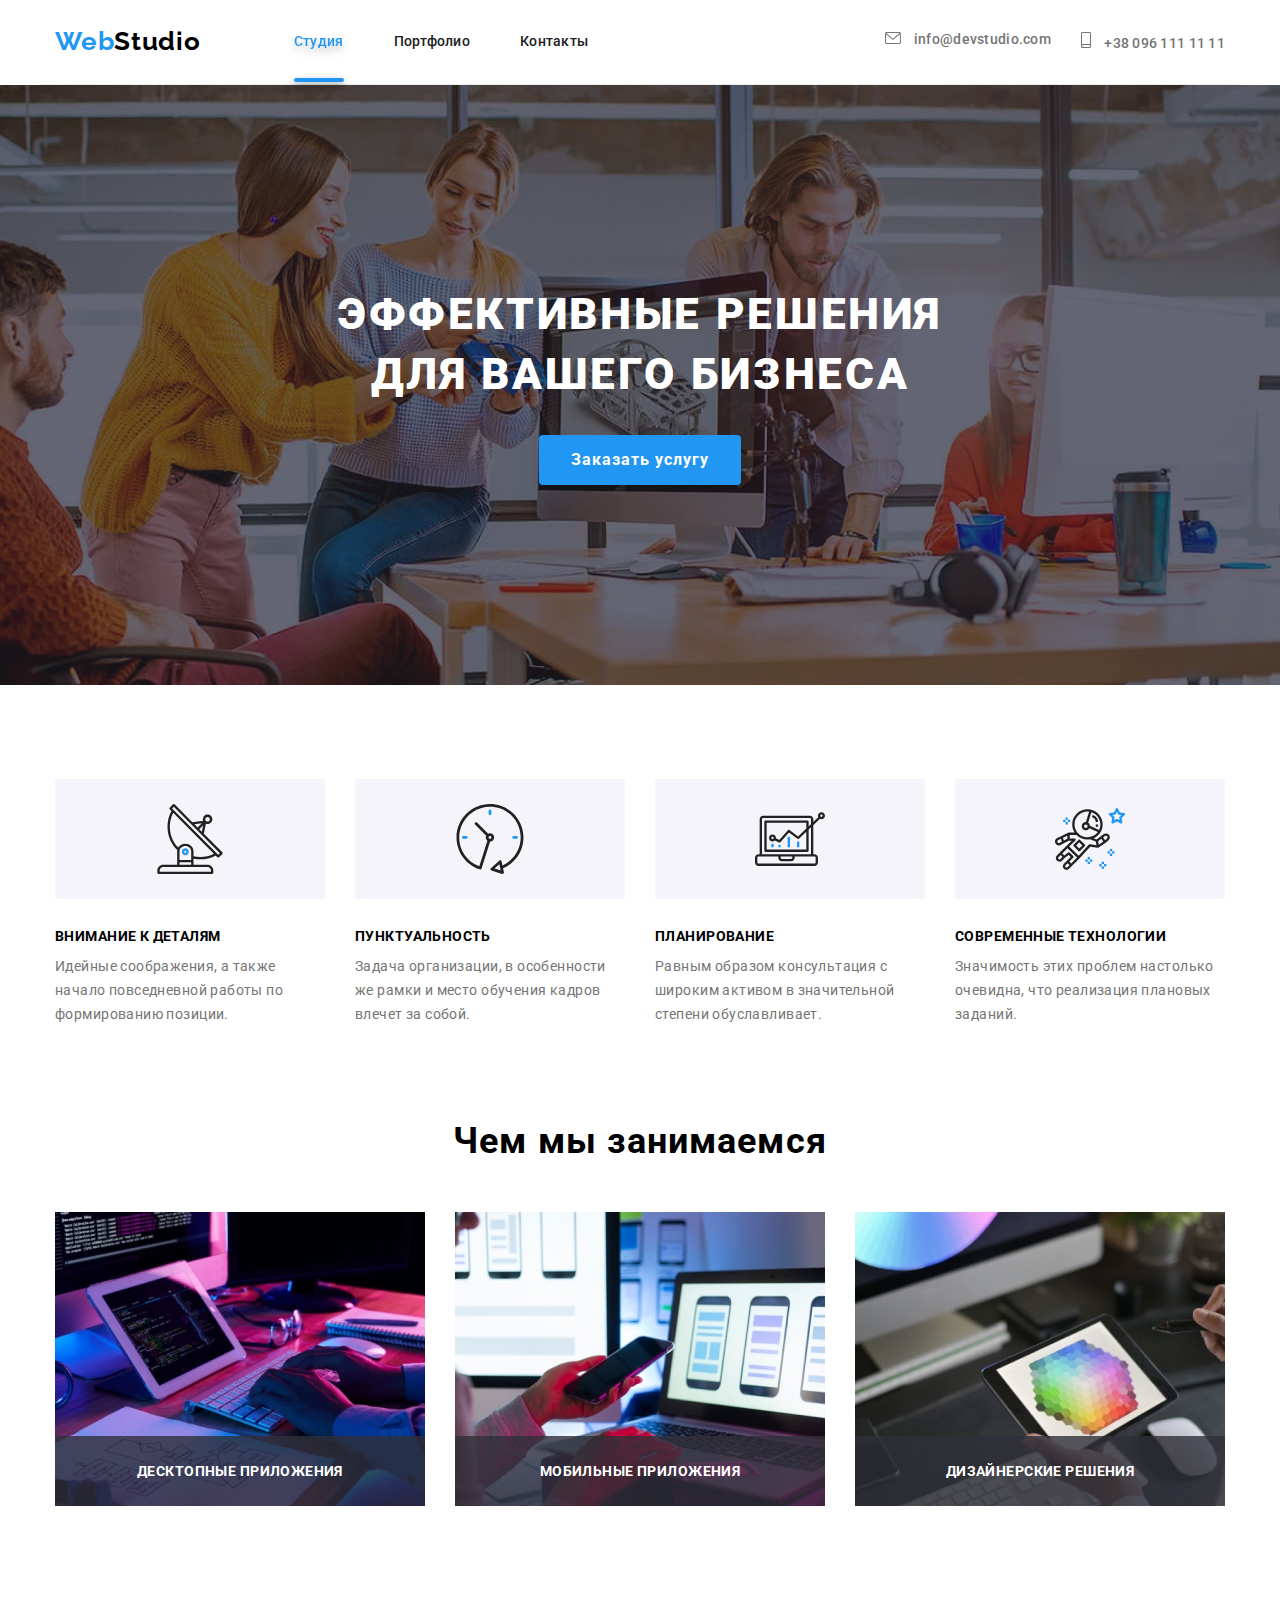
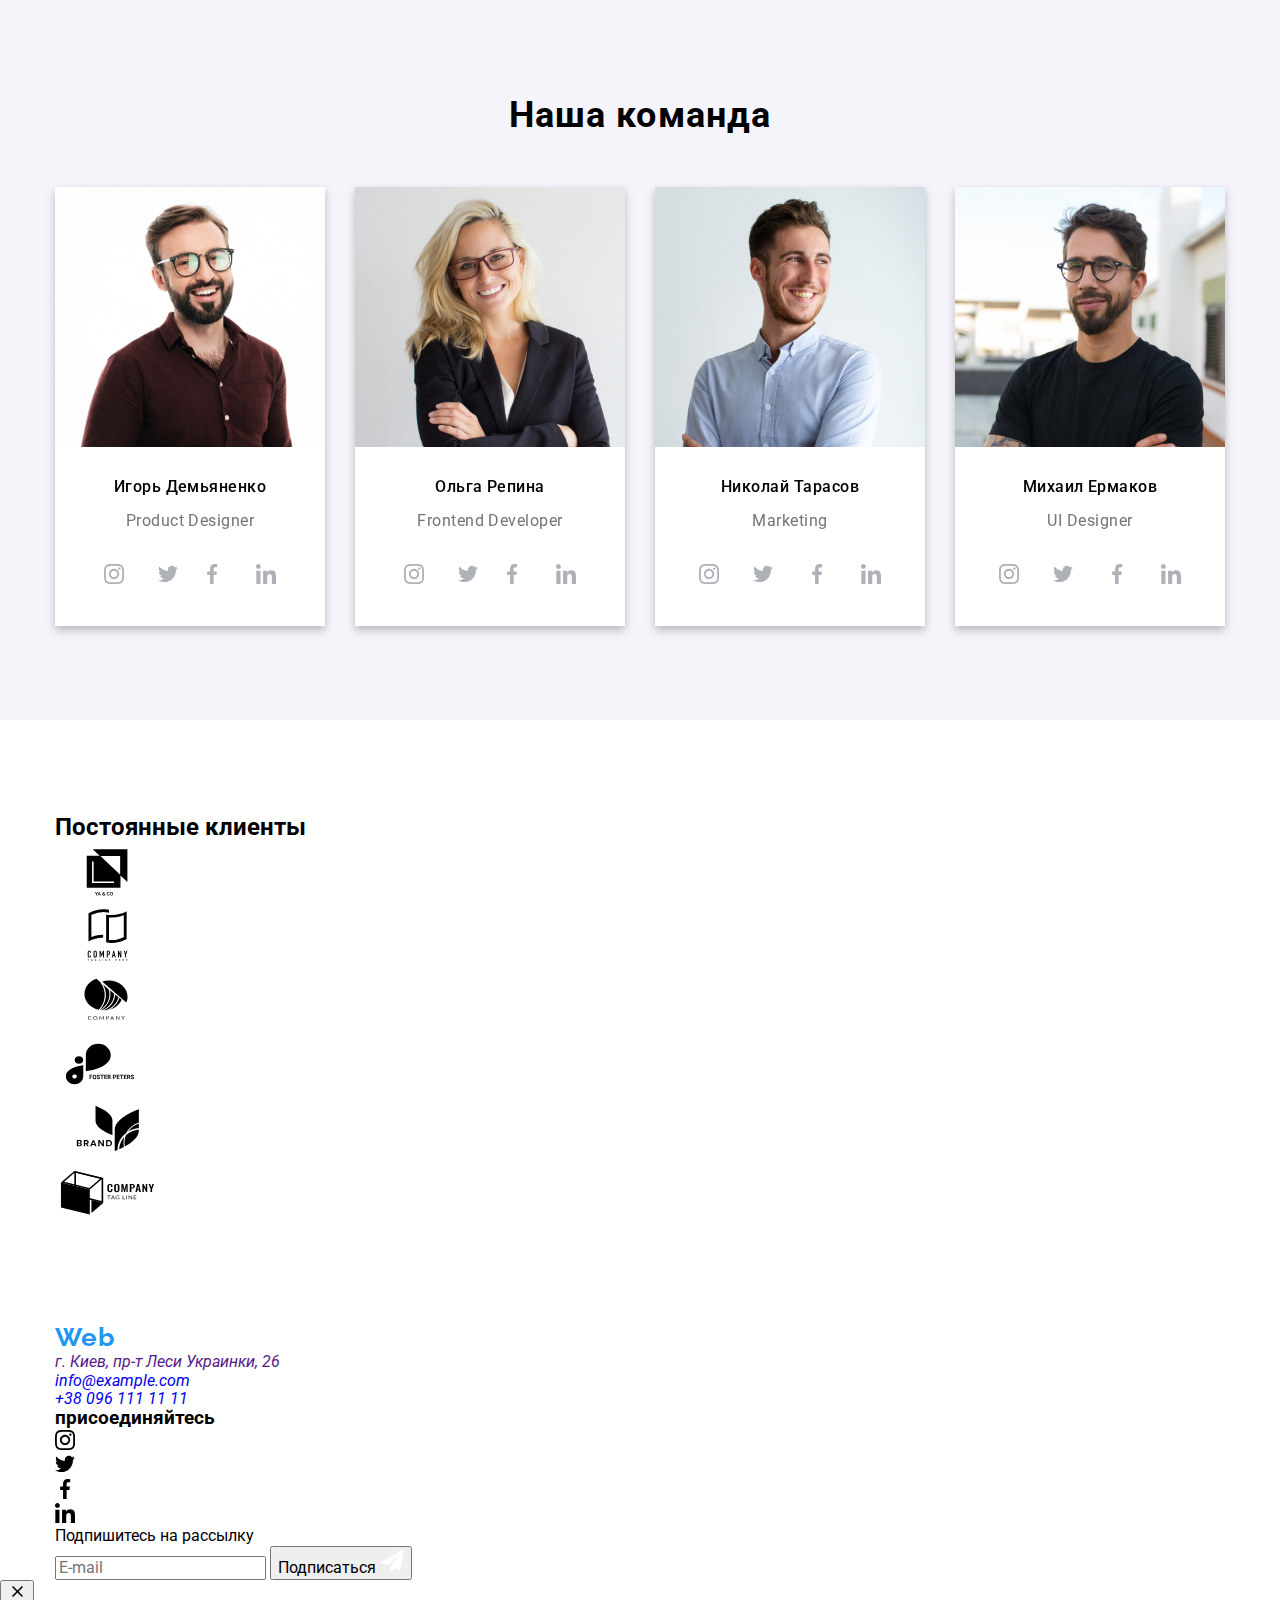
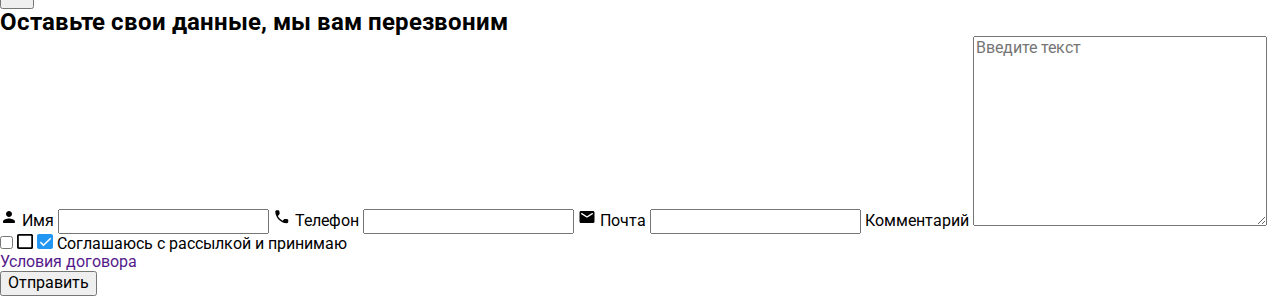
==== commit 84d8a800: "f" ====
--- a/index.html
+++ b/index.html
@@ -142,34 +142,34 @@
 					<ul class="team__list">
 						<li class="card">
 							<img class="card__img" src="images/team1.jpg" alt="Фото Игорь Демьяненко" width="270" />
-							<div class="card__signature">
-								<h3 class="card__name">Игорь Демьяненко</h3>
-								<p class="card__post">Product Designer</p>
-								<ul class="card-social">
+							<div class="card__body">
+								<h3 class="card__title">Игорь Демьяненко</h3>
+								<p class="card__subtitle">Product Designer</p>
+								<ul class="network-block">
+									<li class="network-block__item">
+										<a href="instagram.com" class="network-block__link">
+											<svg class="network-block__icon" width="20" height="20">
+												<use href="./images/sprite.svg#icon-instagram"></use>
+											</svg>
+										</a>
+									</li class="network-block__item">
 									<li>
-										<a href="instagram.com" class="card-social__icon-wrap">
-											<svg class="card-social__icon" width="20" height="20">
-												<use href="./images/sprite.svg#icon-instagram"></use>
-											</svg>
-										</a>
-									</li>
-									<li>
-										<a href="twitter.com" class="card-social__icon-wrap">
-											<svg class="card-social__icon" width="20" height="20">
+										<a href="twitter.com" class="network-block__link">
+											<svg class="network-block__icon" width="20" height="20">
 												<use href="./images/sprite.svg#icon-twitter"></use>
 											</svg>
 										</a>
 									</li>
-									<li>
-										<a href="facebook.com" class="card-social__icon-wrap">
-											<svg class="card-social__icon" width="20" height="20">
+									<li class="network-block__item">
+										<a href="facebook.com" class="network-block__link">
+											<svg class="network-block__icon" width="20" height="20">
 												<use href="./images/sprite.svg#icon-facebook"></use>
 											</svg>
 										</a>
 									</li>
-									<li>
-										<a href="linkedin.com" class="card-social__icon-wrap">
-											<svg class="card-social__icon" width="20" height="20">
+									<li class="network-block__item">
+										<a href="linkedin.com" class="network-block__link">
+											<svg class="network-block__icon" width="20" height="20">
 												<use href="./images/sprite.svg#icon-linkedin"></use>
 											</svg>
 										</a>
@@ -179,34 +179,34 @@
 						</li>
 						<li class="card">
 							<img src="images/team2.jpg" alt="Фото Ольга Репина" width="270" />
-							<div class="card__signature">
-								<h3 class="card__name">Ольга Репина</h3>
-								<p class="card__post">Frontend Developer</p>
-								<ul class="card-social">
+							<div class="card__body">
+								<h3 class="card__title">Ольга Репина</h3>
+								<p class="card__subtitle">Frontend Developer</p>
+								<ul class="network-block">
+									<li class="network-block__item">
+										<a href="instagram.com" class="network-block__link">
+											<svg class="network-block__icon" width="20" height="20">
+												<use href="./images/sprite.svg#icon-instagram"></use>
+											</svg>
+										</a>
+									</li class="network-block__item">
 									<li>
-										<a href="instagram.com" class="card-social__icon-wrap">
-											<svg class="card-social__icon" width="20" height="20">
-												<use href="./images/sprite.svg#icon-instagram"></use>
-											</svg>
-										</a>
-									</li>
-									<li>
-										<a href="twitter.com" class="card-social__icon-wrap">
-											<svg class="card-social__icon" width="20" height="20">
+										<a href="twitter.com" class="network-block__link">
+											<svg class="network-block__icon" width="20" height="20">
 												<use href="./images/sprite.svg#icon-twitter"></use>
 											</svg>
 										</a>
 									</li>
-									<li>
-										<a href="facebook.com" class="card-social__icon-wrap">
-											<svg class="card-social__icon" width="20" height="20">
+									<li class="network-block__item">
+										<a href="facebook.com" class="network-block__link">
+											<svg class="network-block__icon" width="20" height="20">
 												<use href="./images/sprite.svg#icon-facebook"></use>
 											</svg>
 										</a>
 									</li>
-									<li>
-										<a href="linkedin.com" class="card-social__icon-wrap">
-											<svg class="card-social__icon" width="20" height="20">
+									<li class="network-block__item">
+										<a href="linkedin.com" class="network-block__link">
+											<svg class="network-block__icon" width="20" height="20">
 												<use href="./images/sprite.svg#icon-linkedin"></use>
 											</svg>
 										</a>
@@ -216,34 +216,34 @@
 						</li>
 						<li class="card">
 							<img src="images/team3.jpg" alt="Фото Николай Тарасов" width="270" />
-							<div class="card__signature">
-								<h3 class="card__name">Николай Тарасов</h3>
-								<p class="card__post">Marketing</p>
-								<ul class="card-social">
-									<li>
-										<a href="instagram.com" class="card-social__icon-wrap">
-											<svg class="card-social__icon" width="20" height="20">
+							<div class="card__body">
+								<h3 class="card__title">Николай Тарасов</h3>
+								<p class="card__subtitle">Marketing</p>
+								<ul class="network-block">
+									<li class="network-block__item">
+										<a href="instagram.com" class="network-block__link">
+											<svg class="network-block__icon" width="20" height="20">
 												<use href="./images/sprite.svg#icon-instagram"></use>
 											</svg>
 										</a>
 									</li>
-									<li>
-										<a href="twitter.com" class="card-social__icon-wrap">
-											<svg class="card-social__icon" width="20" height="20">
+									<li class="network-block__item">
+										<a href="twitter.com" class="network-block__link">
+											<svg class="network-block__icon" width="20" height="20">
 												<use href="./images/sprite.svg#icon-twitter"></use>
 											</svg>
 										</a>
 									</li>
-									<li>
-										<a href="facebook.com" class="card-social__icon-wrap">
-											<svg class="card-social__icon" width="20" height="20">
+									<li class="network-block__item">
+										<a href="facebook.com" class="network-block__link">
+											<svg class="network-block__icon" width="20" height="20">
 												<use href="./images/sprite.svg#icon-facebook"></use>
 											</svg>
 										</a>
 									</li>
-									<li>
-										<a href="linkedin.com" class="card-social__icon-wrap">
-											<svg class="card-social__icon" width="20" height="20">
+									<li class="network-block__item">
+										<a href="linkedin.com" class="network-block__link">
+											<svg class="network-block__icon" width="20" height="20">
 												<use href="./images/sprite.svg#icon-linkedin"></use>
 											</svg>
 										</a>
@@ -253,34 +253,34 @@
 						</li>
 						<li class="card">
 							<img src="images/team4.jpg" alt="Фото Михаил Ермаков" width="270" />
-							<div class="card__signature">
-								<h3 class="card__name">Михаил Ермаков</h3>
-								<p class="card__post">UI Designer</p>
-								<ul class="card-social">
-									<li>
-										<a href="instagram.com" class="card-social__icon-wrap">
-											<svg class="card-social__icon" width="20" height="20">
+							<div class="card__body">
+								<h3 class="card__title">Михаил Ермаков</h3>
+								<p class="card__subtitle">UI Designer</p>
+								<ul class="network-block">
+									<li class="network-block__item">
+										<a href="instagram.com" class="network-block__link">
+											<svg class="network-block__icon" width="20" height="20">
 												<use href="./images/sprite.svg#icon-instagram"></use>
 											</svg>
 										</a>
 									</li>
-									<li>
-										<a href="twitter.com" class="card-social__icon-wrap">
-											<svg class="card-social__icon" width="20" height="20">
+									<li class="network-block__item">
+										<a href="twitter.com" class="network-block__link">
+											<svg class="network-block__icon" width="20" height="20">
 												<use href="./images/sprite.svg#icon-twitter"></use>
 											</svg>
 										</a>
 									</li>
-									<li>
-										<a href="facebook.com" class="card-social__icon-wrap">
-											<svg class="card-social__icon" width="20" height="20">
+									<li class="network-block__item">
+										<a href="facebook.com" class="network-block__link">
+											<svg class="network-block__icon" width="20" height="20">
 												<use href="./images/sprite.svg#icon-facebook"></use>
 											</svg>
 										</a>
 									</li>
-									<li>
-										<a href="linkedin.com" class="card-social__icon-wrap">
-											<svg class="card-social__icon" width="20" height="20">
+									<li class="network-block__item">
+										<a href="linkedin.com" class="network-block__link">
+											<svg class="network-block__icon" width="20" height="20">
 												<use href="./images/sprite.svg#icon-linkedin"></use>
 											</svg>
 										</a>
@@ -293,47 +293,47 @@
 			</section>
 
 			<section class="section">
-				<div class="container">
-					<h2 class="client-title">Постоянные клиенты</h2>
-					<ul class="client-list">
-						<li>
-							<a href="" class="cl-ibox">
-								<svg class="cl-icon" width="106" height="60">
+				<div class="clients container ">
+					<h2 class="clients__title">Постоянные клиенты</h2>
+					<ul class="clients__list">
+						<li class="clients__item">
+							<a href="" class="clients__link">
+								<svg class="clients__icon" width="106" height="60">
 									<use href="./images/sprite.svg#icon-Logo1"></use>
 								</svg>
 							</a>
 						</li>
-						<li>
-							<a href="" class="cl-ibox">
-								<svg class="cl-icon" width="106" height="60">
+						<li class="clients__item">
+							<a href="" class="clients__link">
+								<svg class="clients__icon" width="106" height="60">
 									<use href="./images/sprite.svg#icon-Logo2"></use>
 								</svg>
 							</a>
 						</li>
-						<li>
-							<a href="" class="cl-ibox">
-								<svg class="cl-icon" width="106" height="60">
+						<li class="clients__item">
+							<a href="" class="clients__link">
+								<svg class="clients__icon" width="106" height="60">
 									<use href="./images/sprite.svg#icon-Logo3"></use>
 								</svg>
 							</a>
 						</li>
-						<li>
-							<a href="" class="cl-ibox">
-								<svg class="cl-icon" width="106" height="60">
+						<li class="clients__item">
+							<a href="" class="clients__link">
+								<svg class="clients__icon" width="106" height="60">
 									<use href="./images/sprite.svg#icon-Logo4"></use>
 								</svg>
 							</a>
 						</li>
-						<li>
-							<a href="" class="cl-ibox">
-								<svg class="cl-icon" width="106" height="60">
+						<li class="clients__item">
+							<a href="" class="clients__link">
+								<svg class="clients__icon" width="106" height="60">
 									<use href="./images/sprite.svg#icon-Logo5"></use>
 								</svg>
 							</a>
 						</li>
-						<li>
-							<a href="" class="cl-ibox">
-								<svg class="cl-icon" width="106" height="60">
+						<li class="clients__item">
+							<a href="" class="clients__link">
+								<svg class="clients__icon" width="106" height="60">
 									<use href="./images/sprite.svg#icon-Logo6"></use>
 								</svg>
 							</a>
--- a/css/main.min.css
+++ b/css/main.min.css
@@ -1,2 +1,2 @@
-body{font-family:"Roboto", sans-serif;color:var(--font-color)}.container{width:1200px;margin-left:auto;margin-right:auto;padding:0 15px}.section{padding:94px 0}h1,h2,h3,ul,p{margin:0;padding:0;list-style-type:none}a,img{display:block;text-decoration:none}.header{display:-webkit-box;display:-ms-flexbox;display:flex;-webkit-box-align:center;-ms-flex-align:center;align-items:center;margin-top:0;border-bottom:1px solid #ececec}.logo{font-family:"Raleway";font-weight:700;font-size:26px;line-height:1.2;letter-spacing:0.03em;color:#000}.logo__web{color:#2196f3;margin-right:-7px}.logo__footer{color:#fff}.nav{display:-webkit-box;display:-ms-flexbox;display:flex;margin-left:93px;-webkit-box-align:center;-ms-flex-align:center;align-items:center;list-style-type:none}.nav__item{margin-right:50px}.nav__item:last-child{margin-right:0}.nav__link{padding-top:32px;padding-bottom:32px;color:#212121;font-weight:500;font-size:14px;line-height:1.14;letter-spacing:0.02em;-webkit-transition:color 250ms cubic-bezier(0.4, 0, 0.2, 1);transition:color 250ms cubic-bezier(0.4, 0, 0.2, 1)}.nav__link:last-child{margin-right:0}.nav__link:hover,.nav__link:focus{color:#2196f3}.nav__link--current{position:relative;color:#2196f3;-webkit-filter:drop-shadow(0px 4px 4px rgba(0,0,0,0.25));filter:drop-shadow(0px 4px 4px rgba(0,0,0,0.25))}.nav__link--current::after{content:"";position:absolute;bottom:0;display:block;width:100%;height:4px;border-radius:4px;background-color:#2196f3;-webkit-filter:drop-shadow(0px 4px 4px rgba(0,0,0,0.25));filter:drop-shadow(0px 4px 4px rgba(0,0,0,0.25))}.top-contacts{display:-webkit-box;display:-ms-flexbox;display:flex;margin-left:auto}.top-contacts{margin-left:auto}.top-contacts__link{display:inline-block;padding-top:32px;padding-bottom:32px;margin-right:30px;font-weight:500;font-size:14px;line-height:1.14;letter-spacing:0.02em;color:#757575;-webkit-transition:color 250ms cubic-bezier(0.4, 0, 0.2, 1);transition:color 250ms cubic-bezier(0.4, 0, 0.2, 1)}.top-contacts__link:last-child{margin-right:0}.top-contacts__link:hover,.top-contacts__link:focus{color:#2196f3;fill:#2196f3}.top-contacts__icon{-ms-flex-item-align:center;-ms-grid-row-align:center;align-self:center;margin-right:10px;fill:currentColor}.top-contacts__icon:hover{fill:currentColor}.hero{height:600px;max-width:1600px;margin-right:auto;margin-left:auto;padding-top:200px;padding-bottom:200px;background-image:-webkit-gradient(linear, left top, left bottom, from(rgba(47,48,58,0.4)), to(rgba(47,48,58,0.4))),url(../images/hero-img.jpg);background-image:linear-gradient(rgba(47,48,58,0.4), rgba(47,48,58,0.4)),url(../images/hero-img.jpg);background-repeat:no-repeat;background-position:center;background-color:#2f303a}.hero__title{width:696px;margin-left:auto;margin-right:auto;color:#fff;font-weight:900;font-size:44px;line-height:1.36;text-align:center;letter-spacing:0.06em;text-transform:uppercase}.hero__button{display:block;margin-left:auto;margin-right:auto;margin-top:30px;padding:8px 30px;font-family:inherit;font-style:inherit;font-weight:700;font-size:16px;line-height:1.9;letter-spacing:0.06em;color:#fff;background-color:#2196f3;cursor:pointer;border-radius:4px;border-color:transparent;-webkit-box-shadow:0px 4px 4px rgba(0,0,0,0.15);box-shadow:0px 4px 4px rgba(0,0,0,0.15);-webkit-transition:background-color 250ms cubic-bezier(0.4, 0, 0.2, 1);transition:background-color 250ms cubic-bezier(0.4, 0, 0.2, 1)}.hero__button:hover,.hero__button:focus{background-color:#188ce8}.hero+.section{padding-bottom:0}.benefits{display:-webkit-box;display:-ms-flexbox;display:flex}.benefits__item{width:270px;margin-right:30px}.benefits__item:last-child{margin-right:0}.benefits__icon{display:-webkit-box;display:-ms-flexbox;display:flex;height:120px;-webkit-box-pack:center;-ms-flex-pack:center;justify-content:center;-webkit-box-align:center;-ms-flex-align:center;align-items:center;border-radius:2px;margin-bottom:30px;background-color:#f5f4fa}.benefits__title{font-weight:700;font-size:14px;line-height:1.14;letter-spacing:0.03em;text-transform:uppercase}.benefits__description{margin-top:10px;font-weight:400;font-size:14px;line-height:1.7;letter-spacing:0.03em;color:#757575}.activity__title{font-weight:700;font-size:36px;line-height:1.17;text-align:center;letter-spacing:0.03em}.activity__list{display:-webkit-box;display:-ms-flexbox;display:flex;margin-top:50px}.activity-img{position:relative;margin-right:30px}.activity-img:last-child{margin-right:0}.activity-img__signature{position:absolute;bottom:0;left:0;width:100%;background-color:rgba(47,48,58,0.8)}.activity-img__label{padding:27px 0;margin-left:auto;margin-right:auto;font-weight:700;font-size:14px;line-height:16px;text-align:center;letter-spacing:0.03em;text-transform:uppercase;color:#fff}.team{background-color:#f5f4fa}.team__title{font-weight:700;font-size:36px;line-height:1.17;text-align:center;letter-spacing:0.03em}.team__list{display:-webkit-box;display:-ms-flexbox;display:flex;margin-top:50px}.card__signature{padding:30px 0}.card{margin-right:30px;background-color:#fff;-webkit-filter:drop-shadow(0px 4px 4px rgba(0,0,0,0.25));filter:drop-shadow(0px 4px 4px rgba(0,0,0,0.25))}.card:last-child{margin-right:0}.card__name{text-align:center;font-weight:500;font-size:16px;line-height:1.2;letter-spacing:0.03em}.card__post{margin-top:10px;text-align:center;font-size:16px;line-height:1.9;letter-spacing:0.03em;color:#757575}.card-social{display:-webkit-box;display:-ms-flexbox;display:flex;margin-top:16px;-webkit-box-pack:center;-ms-flex-pack:center;justify-content:center}.card-social__icon-wrap{display:-webkit-box;display:-ms-flexbox;display:flex;-webkit-box-pack:center;-ms-flex-pack:center;justify-content:center;-webkit-box-align:center;-ms-flex-align:center;align-items:center;width:44px;height:44px;margin-right:10px;border-radius:50%;color:#afb1b8;-webkit-transition:background-color 250ms cubic-bezier(0.4, 0, 0.2, 1),color 250ms cubic-bezier(0.4, 0, 0.2, 1);transition:background-color 250ms cubic-bezier(0.4, 0, 0.2, 1),color 250ms cubic-bezier(0.4, 0, 0.2, 1)}.card-social__icon-wrap:focus,.card-social__icon-wrap:hover{background-color:#2196f3;color:#fff}.card-social__icon-wrap:last-child{margin-right:0}.card-social__icon{fill:currentColor}.card-social__icon:hover,.card-social__icon:focus{fill:currentColor}
+body{font-family:"Roboto", sans-serif;color:var(--font-color)}.container{width:1200px;margin-left:auto;margin-right:auto;padding:0 15px}.section{padding:94px 0}h1,h2,h3,ul,p{margin:0;padding:0;list-style-type:none}a,img{display:block;text-decoration:none}.header{display:-webkit-box;display:-ms-flexbox;display:flex;-webkit-box-align:center;-ms-flex-align:center;align-items:center;margin-top:0;border-bottom:1px solid #ececec}.logo{font-family:"Raleway";font-weight:700;font-size:26px;line-height:1.2;letter-spacing:0.03em;color:#000}.logo__web{color:#2196f3;margin-right:-7px}.logo__footer{color:#fff}.nav{display:-webkit-box;display:-ms-flexbox;display:flex;margin-left:93px;-webkit-box-align:center;-ms-flex-align:center;align-items:center;list-style-type:none}.nav__item{margin-right:50px}.nav__item:last-child{margin-right:0}.nav__link{padding-top:32px;padding-bottom:32px;color:#212121;font-weight:500;font-size:14px;line-height:1.14;letter-spacing:0.02em;-webkit-transition:color 250ms cubic-bezier(0.4, 0, 0.2, 1);transition:color 250ms cubic-bezier(0.4, 0, 0.2, 1)}.nav__link:last-child{margin-right:0}.nav__link:hover,.nav__link:focus{color:#2196f3}.nav__link--current{position:relative;color:#2196f3;-webkit-filter:drop-shadow(0px 4px 4px rgba(0,0,0,0.25));filter:drop-shadow(0px 4px 4px rgba(0,0,0,0.25))}.nav__link--current::after{content:"";position:absolute;bottom:0;display:block;width:100%;height:4px;border-radius:4px;background-color:#2196f3;-webkit-filter:drop-shadow(0px 4px 4px rgba(0,0,0,0.25));filter:drop-shadow(0px 4px 4px rgba(0,0,0,0.25))}.top-contacts{display:-webkit-box;display:-ms-flexbox;display:flex;margin-left:auto}.top-contacts{margin-left:auto}.top-contacts__link{display:inline-block;padding-top:32px;padding-bottom:32px;margin-right:30px;font-weight:500;font-size:14px;line-height:1.14;letter-spacing:0.02em;color:#757575;-webkit-transition:color 250ms cubic-bezier(0.4, 0, 0.2, 1);transition:color 250ms cubic-bezier(0.4, 0, 0.2, 1)}.top-contacts__link:last-child{margin-right:0}.top-contacts__link:hover,.top-contacts__link:focus{color:#2196f3;fill:#2196f3}.top-contacts__icon{-ms-flex-item-align:center;-ms-grid-row-align:center;align-self:center;margin-right:10px;fill:currentColor}.top-contacts__icon:hover{fill:currentColor}.hero{height:600px;max-width:1600px;margin-right:auto;margin-left:auto;padding-top:200px;padding-bottom:200px;background-image:-webkit-gradient(linear, left top, left bottom, from(rgba(47,48,58,0.4)), to(rgba(47,48,58,0.4))),url(../images/hero-img.jpg);background-image:linear-gradient(rgba(47,48,58,0.4), rgba(47,48,58,0.4)),url(../images/hero-img.jpg);background-repeat:no-repeat;background-position:center;background-color:#2f303a}.hero__title{width:696px;margin-left:auto;margin-right:auto;color:#fff;font-weight:900;font-size:44px;line-height:1.36;text-align:center;letter-spacing:0.06em;text-transform:uppercase}.hero__button{display:block;margin-left:auto;margin-right:auto;margin-top:30px;padding:8px 30px;font-family:inherit;font-style:inherit;font-weight:700;font-size:16px;line-height:1.9;letter-spacing:0.06em;color:#fff;background-color:#2196f3;cursor:pointer;border-radius:4px;border-color:transparent;-webkit-box-shadow:0px 4px 4px rgba(0,0,0,0.15);box-shadow:0px 4px 4px rgba(0,0,0,0.15);-webkit-transition:background-color 250ms cubic-bezier(0.4, 0, 0.2, 1);transition:background-color 250ms cubic-bezier(0.4, 0, 0.2, 1)}.hero__button:hover,.hero__button:focus{background-color:#188ce8}.hero+.section{padding-bottom:0}.benefits{display:-webkit-box;display:-ms-flexbox;display:flex}.benefits__item{width:270px;margin-right:30px}.benefits__item:last-child{margin-right:0}.benefits__icon{display:-webkit-box;display:-ms-flexbox;display:flex;height:120px;-webkit-box-pack:center;-ms-flex-pack:center;justify-content:center;-webkit-box-align:center;-ms-flex-align:center;align-items:center;border-radius:2px;margin-bottom:30px;background-color:#f5f4fa}.benefits__title{font-weight:700;font-size:14px;line-height:1.14;letter-spacing:0.03em;text-transform:uppercase}.benefits__description{margin-top:10px;font-weight:400;font-size:14px;line-height:1.7;letter-spacing:0.03em;color:#757575}.activity__title{font-weight:700;font-size:36px;line-height:1.17;text-align:center;letter-spacing:0.03em}.activity__list{display:-webkit-box;display:-ms-flexbox;display:flex;margin-top:50px}.activity-img{position:relative;margin-right:30px}.activity-img:last-child{margin-right:0}.activity-img__signature{position:absolute;bottom:0;left:0;width:100%;background-color:rgba(47,48,58,0.8)}.activity-img__label{padding:27px 0;margin-left:auto;margin-right:auto;font-weight:700;font-size:14px;line-height:16px;text-align:center;letter-spacing:0.03em;text-transform:uppercase;color:#fff}.team{background-color:#f5f4fa}.team__title{font-weight:700;font-size:36px;line-height:1.17;text-align:center;letter-spacing:0.03em}.team__list{display:-webkit-box;display:-ms-flexbox;display:flex;margin-top:50px}.card{margin-right:30px;background-color:#fff;-webkit-filter:drop-shadow(0px 4px 4px rgba(0,0,0,0.25));filter:drop-shadow(0px 4px 4px rgba(0,0,0,0.25))}.card:last-child{margin-right:0}.card__body{padding:30px 0}.card__title{text-align:center;font-weight:500;font-size:16px;line-height:1.2;letter-spacing:0.03em}.card__subtitle{margin-top:10px;text-align:center;font-size:16px;line-height:1.9;letter-spacing:0.03em;color:#757575}.network-block{display:-webkit-box;display:-ms-flexbox;display:flex;margin-top:16px;-webkit-box-pack:center;-ms-flex-pack:center;justify-content:center}.network-block__item{margin-right:10px}.network-block__item:last-child{margin-right:0}.network-block__link{display:-webkit-box;display:-ms-flexbox;display:flex;-webkit-box-pack:center;-ms-flex-pack:center;justify-content:center;-webkit-box-align:center;-ms-flex-align:center;align-items:center;width:44px;height:44px;border-radius:50%;color:#afb1b8;-webkit-transition:background-color 250ms cubic-bezier(0.4, 0, 0.2, 1),color 250ms cubic-bezier(0.4, 0, 0.2, 1);transition:background-color 250ms cubic-bezier(0.4, 0, 0.2, 1),color 250ms cubic-bezier(0.4, 0, 0.2, 1)}.network-block__link:focus,.network-block__link:hover{background-color:#2196f3;color:#fff}.network-block__icon{fill:currentColor}.network-block__icon:hover,.network-block__icon:focus{fill:currentColor}
 /*# sourceMappingURL=main.min.css.map */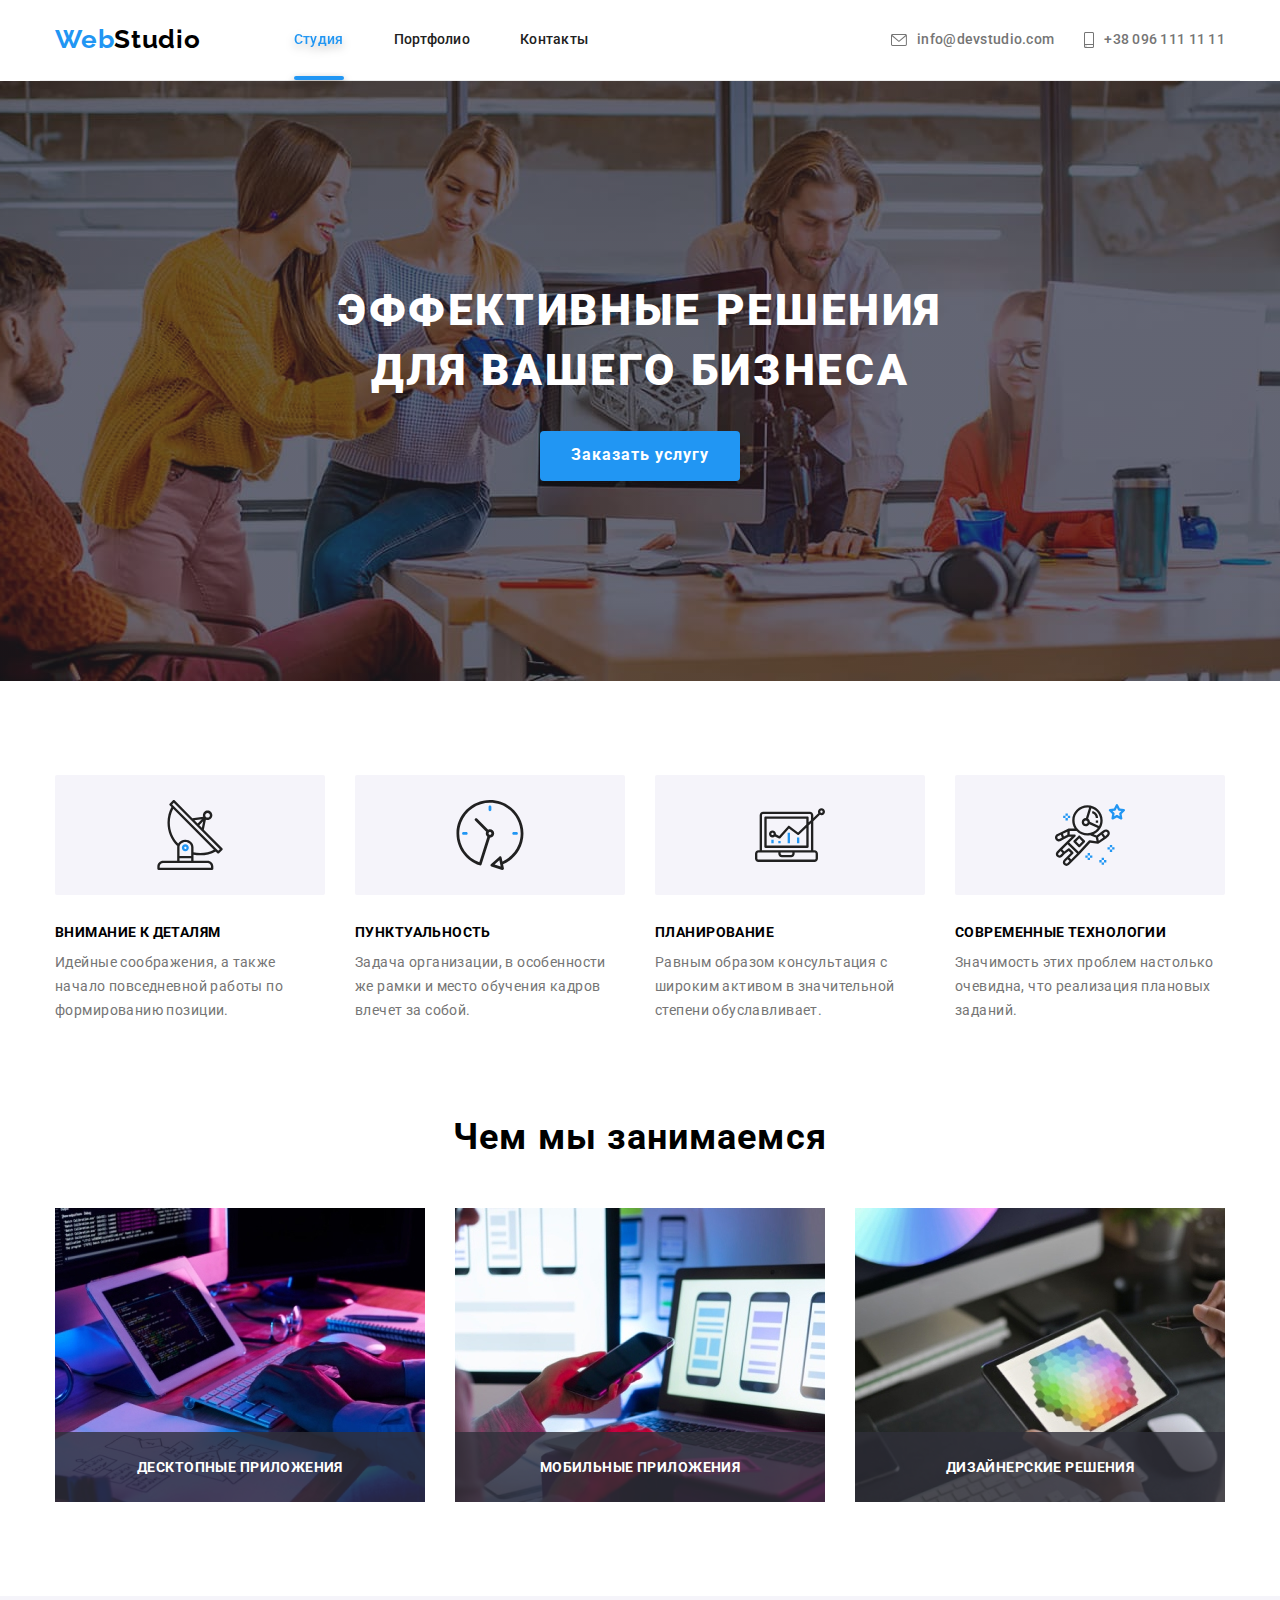
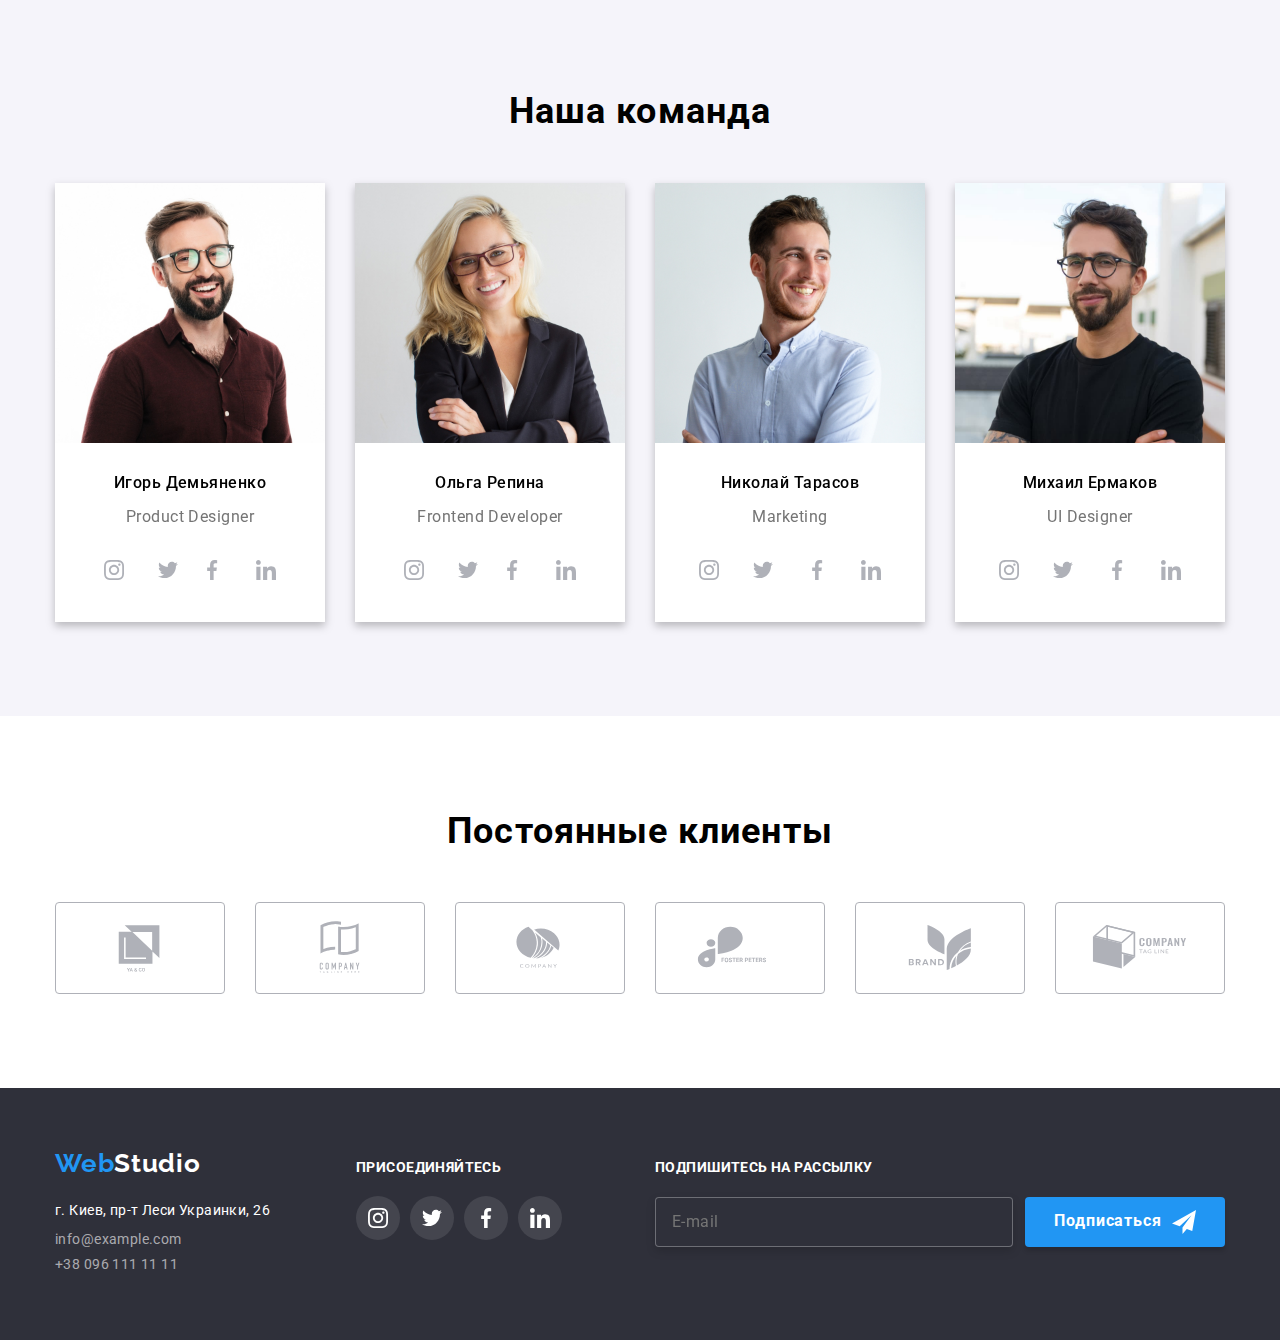
==== commit 84b88df6: "hw06 v.1.0.1." ====
--- a/index.html
+++ b/index.html
@@ -55,7 +55,7 @@
 			<section class="hero">
 				<div class="container">
 					<h1 class="hero__title">Эффективные решения для вашего бизнеса</h1>
-					<button data-modal-open type="button" class="hero__button">Заказать услугу</button>
+					<button data-modal-open type="button" class=" main-button hero__button">Заказать услугу</button>
 				</div>
 			</section>
 
@@ -344,63 +344,63 @@
 		</main>
 
 		<footer class="footer">
-			<div class="footer-bloc container">
-				<div class="adrblock">
+			<div class="footer__block container">
+				<div class="footer__address">
 					<a href="/" class="logo">
 						<span class="logo__web">Web</span>
 						<span class="logo__footer">Studio</span>
 					</a>
 					<address>
-						<ul class="footer-adr-bloc">
+						<ul class="address">
 							<li>
-								<a href=""><p class="footer-address">г. Киев, пр-т Леси Украинки, 26</p></a>
+								<a href=""><p class="address__label">г. Киев, пр-т Леси Украинки, 26</p></a>
 							</li>
-							<li><a href="mailto:info@example.com" class="footer-link">info@example.com</a></li>
-							<li><a href="tel:+380961111111" class="footer-link">+38 096 111 11 11</a></li>
+							<li><a href="mailto:info@example.com" class="address__link">info@example.com</a></li>
+							<li><a href="tel:+380961111111" class="address__link">+38 096 111 11 11</a></li>
 						</ul>
 					</address>
 				</div>
 
-				<div class="footsocial">
-					<h3 class="fl-title">присоединяйтесь</h3>
-					<ul class="fl-list">
-						<li>
-							<a href="instagram.com" class="fl-i-box">
-								<svg class="fl-icon" width="20" height="20">
+				<div class="footer__network">
+					<h3 class="footer__title">присоединяйтесь</h3>
+					<ul class="network-block">
+						<li class="network-block__item">
+							<a href="instagram.com" class="network-block__link network-block__link--footer">
+								<svg class="network-block__icon--footer" width="20" height="20">
 									<use href="./images/sprite.svg#icon-instagram"></use>
 								</svg>
 							</a>
 						</li>
-						<li>
-							<a href="twitter.com" class="fl-i-box">
-								<svg class="fl-icon" width="20" height="20">
+						<li class="network-block__item">
+							<a href="twitter.com" class="network-block__link network-block__link--footer">
+								<svg class="network-block__icon--footer" width="20" height="20">
 									<use href="./images/sprite.svg#icon-twitter"></use>
 								</svg>
 							</a>
 						</li>
-						<li>
-							<a href="facebook.com" class="fl-i-box">
-								<svg class="fl-icon" width="20" height="20">
+						<li class="network-block__item">
+							<a href="facebook.com" class="network-block__link network-block__link--footer">
+								<svg class="network-block__icon--footer" width="20" height="20">
 									<use href="./images/sprite.svg#icon-facebook"></use>
 								</svg>
 							</a>
 						</li>
-						<li>
-							<a href="linkedin.com" class="fl-i-box">
-								<svg class="fl-icon" width="20" height="20">
+						<li class="network-block__item">
+							<a href="linkedin.com" class="network-block__link network-block__link--footer">
+								<svg class="network-block__icon--footer" width="20" height="20">
 									<use href="./images/sprite.svg#icon-linkedin"></use>
 								</svg>
 							</a>
 						</li>
 					</ul>
 				</div>
-				<form name="footer-subscribe" class="footer-subscribe">
-					<label for="mail" class="label">Подпишитесь на рассылку</label>
-					<div class="input-btn-box">
-						<input class="input-footer" type="email" id="mail" placeholder="E-mail" />
-						<button type="submit" class="subscribe-btn">
+				<form name="footer-form" class="footer-form">
+					<label for="mail" class="footer__title">Подпишитесь на рассылку</label>
+					<div class="footer-form__wrap">
+						<input class="footer-form__input" type="email" id="mail" placeholder="E-mail" />
+						<button type="submit" class="main-button footer-form__button">
 							Подписаться
-							<svg class="send-icon" width="24" height="24"><use href="./images/sprite.svg#icon-send"></use></svg>
+							<svg class="main-button__icon" width="24" height="24"><use href="./images/sprite.svg#icon-send"></use></svg>
 						</button>
 					</div>
 				</form>
@@ -409,47 +409,47 @@
 
 		<div class="backdrop is-hidden" data-modal>
 			<div class="modal">
-				<button data-modal-close type="button" class="modal-close-btn">
-					<svg class="close-icon" width="18" height="18">
+				<button data-modal-close type="button" class="modal__close-btn">
+					<svg class="modal__close-icon" width="18" height="18">
 						<use href="./images/sprite.svg#icon-close"></use>
 					</svg>
 				</button>
 				<form name="modal-order" class="modal-form">
-					<h2 class="modal-title">Оставьте свои данные, мы вам перезвоним</h2>
-					<label class="user-data-label">
-						<svg class="form-icon" width="18" height="18">
+					<h2 class="modal-form__title">Оставьте свои данные, мы вам перезвоним</h2>
+					<label class="modal-form__label">
+						<svg class="modal-form__icon" width="18" height="18">
 							<use href="./images/sprite.svg#icon-person-black"></use>
 						</svg>
 						Имя
-						<input class="input" type="text" name="username" />
+						<input class="modal-form__input" type="text" name="username" />
 					</label>
-					<label class="user-data-label">
-						<svg class="form-icon" width="18" height="18">
+					<label class="modal-form__label">
+						<svg class="modal-form__icon" width="18" height="18">
 							<use href="./images/sprite.svg#icon-phone-black"></use>
 						</svg>
 						Телефон
-						<input class="input" type="tel" name="phone" />
+						<input class="modal-form__input" type="tel" name="phone" />
 					</label>
-					<label class="user-data-label">
-						<svg class="form-icon" width="18" height="18">
+					<label class="modal-form__label">
+						<svg class="modal-form__icon" width="18" height="18">
 							<use href="./images/sprite.svg#icon-email-black"></use>
 						</svg>
 						Почта
-						<input class="input" type="email" name="mail" />
+						<input class="modal-form__input" type="email" name="mail" />
 					</label>
-					<label class="user-data-label">
+					<label class="modal-form__label">
 						Комментарий
-						<textarea class="input textarea" name="comment" cols="30" rows="10" placeholder="Введите текст"></textarea>
+						<textarea class="modal-form__input modal-form__textarea" name="comment" cols="30" rows="10" placeholder="Введите текст"></textarea>
 					</label>
 
-					<label class="term-label">
-						<input type="checkbox" class="term-check" />
-						<svg class="icon-frame" width="16" height="15"><use href="./images/sprite.svg#icon-frame"></use></svg>
-						<svg class="icon-check" width="16" height="15"><use href="./images/sprite.svg#icon-check"></use></svg>
-						<span class="span">Соглашаюсь с рассылкой и принимаю</span>
-						<a class="terms-of-use-link" href="">Условия договора</a>
+					<label class="checkbox">
+						<input type="checkbox" class="checkbox__input" />
+						<svg class="checkbox__icon--frame" width="16" height="15"><use href="./images/sprite.svg#icon-frame"></use></svg>
+						<svg class="checkbox__icon--check" width="16" height="15"><use href="./images/sprite.svg#icon-check"></use></svg>
+						<span class="checkbox__text">Соглашаюсь с рассылкой и принимаю</span>
+						<a class="checkbox__link" href="">Условия договора</a>
 					</label>
-					<button type="submit" class="btn-send">Отправить</button>
+					<button type="submit" class="main-button modal__button">Отправить</button>
 				</form>
 			</div>
 		</div>
--- a/css/main.min.css
+++ b/css/main.min.css
@@ -1,2 +1,2 @@
-body{font-family:"Roboto", sans-serif;color:var(--font-color)}.container{width:1200px;margin-left:auto;margin-right:auto;padding:0 15px}.section{padding:94px 0}h1,h2,h3,ul,p{margin:0;padding:0;list-style-type:none}a,img{display:block;text-decoration:none}.header{display:-webkit-box;display:-ms-flexbox;display:flex;-webkit-box-align:center;-ms-flex-align:center;align-items:center;margin-top:0;border-bottom:1px solid #ececec}.logo{font-family:"Raleway";font-weight:700;font-size:26px;line-height:1.2;letter-spacing:0.03em;color:#000}.logo__web{color:#2196f3;margin-right:-7px}.logo__footer{color:#fff}.nav{display:-webkit-box;display:-ms-flexbox;display:flex;margin-left:93px;-webkit-box-align:center;-ms-flex-align:center;align-items:center;list-style-type:none}.nav__item{margin-right:50px}.nav__item:last-child{margin-right:0}.nav__link{padding-top:32px;padding-bottom:32px;color:#212121;font-weight:500;font-size:14px;line-height:1.14;letter-spacing:0.02em;-webkit-transition:color 250ms cubic-bezier(0.4, 0, 0.2, 1);transition:color 250ms cubic-bezier(0.4, 0, 0.2, 1)}.nav__link:last-child{margin-right:0}.nav__link:hover,.nav__link:focus{color:#2196f3}.nav__link--current{position:relative;color:#2196f3;-webkit-filter:drop-shadow(0px 4px 4px rgba(0,0,0,0.25));filter:drop-shadow(0px 4px 4px rgba(0,0,0,0.25))}.nav__link--current::after{content:"";position:absolute;bottom:0;display:block;width:100%;height:4px;border-radius:4px;background-color:#2196f3;-webkit-filter:drop-shadow(0px 4px 4px rgba(0,0,0,0.25));filter:drop-shadow(0px 4px 4px rgba(0,0,0,0.25))}.top-contacts{display:-webkit-box;display:-ms-flexbox;display:flex;margin-left:auto}.top-contacts{margin-left:auto}.top-contacts__link{display:inline-block;padding-top:32px;padding-bottom:32px;margin-right:30px;font-weight:500;font-size:14px;line-height:1.14;letter-spacing:0.02em;color:#757575;-webkit-transition:color 250ms cubic-bezier(0.4, 0, 0.2, 1);transition:color 250ms cubic-bezier(0.4, 0, 0.2, 1)}.top-contacts__link:last-child{margin-right:0}.top-contacts__link:hover,.top-contacts__link:focus{color:#2196f3;fill:#2196f3}.top-contacts__icon{-ms-flex-item-align:center;-ms-grid-row-align:center;align-self:center;margin-right:10px;fill:currentColor}.top-contacts__icon:hover{fill:currentColor}.hero{height:600px;max-width:1600px;margin-right:auto;margin-left:auto;padding-top:200px;padding-bottom:200px;background-image:-webkit-gradient(linear, left top, left bottom, from(rgba(47,48,58,0.4)), to(rgba(47,48,58,0.4))),url(../images/hero-img.jpg);background-image:linear-gradient(rgba(47,48,58,0.4), rgba(47,48,58,0.4)),url(../images/hero-img.jpg);background-repeat:no-repeat;background-position:center;background-color:#2f303a}.hero__title{width:696px;margin-left:auto;margin-right:auto;color:#fff;font-weight:900;font-size:44px;line-height:1.36;text-align:center;letter-spacing:0.06em;text-transform:uppercase}.hero__button{display:block;margin-left:auto;margin-right:auto;margin-top:30px;padding:8px 30px;font-family:inherit;font-style:inherit;font-weight:700;font-size:16px;line-height:1.9;letter-spacing:0.06em;color:#fff;background-color:#2196f3;cursor:pointer;border-radius:4px;border-color:transparent;-webkit-box-shadow:0px 4px 4px rgba(0,0,0,0.15);box-shadow:0px 4px 4px rgba(0,0,0,0.15);-webkit-transition:background-color 250ms cubic-bezier(0.4, 0, 0.2, 1);transition:background-color 250ms cubic-bezier(0.4, 0, 0.2, 1)}.hero__button:hover,.hero__button:focus{background-color:#188ce8}.hero+.section{padding-bottom:0}.benefits{display:-webkit-box;display:-ms-flexbox;display:flex}.benefits__item{width:270px;margin-right:30px}.benefits__item:last-child{margin-right:0}.benefits__icon{display:-webkit-box;display:-ms-flexbox;display:flex;height:120px;-webkit-box-pack:center;-ms-flex-pack:center;justify-content:center;-webkit-box-align:center;-ms-flex-align:center;align-items:center;border-radius:2px;margin-bottom:30px;background-color:#f5f4fa}.benefits__title{font-weight:700;font-size:14px;line-height:1.14;letter-spacing:0.03em;text-transform:uppercase}.benefits__description{margin-top:10px;font-weight:400;font-size:14px;line-height:1.7;letter-spacing:0.03em;color:#757575}.activity__title{font-weight:700;font-size:36px;line-height:1.17;text-align:center;letter-spacing:0.03em}.activity__list{display:-webkit-box;display:-ms-flexbox;display:flex;margin-top:50px}.activity-img{position:relative;margin-right:30px}.activity-img:last-child{margin-right:0}.activity-img__signature{position:absolute;bottom:0;left:0;width:100%;background-color:rgba(47,48,58,0.8)}.activity-img__label{padding:27px 0;margin-left:auto;margin-right:auto;font-weight:700;font-size:14px;line-height:16px;text-align:center;letter-spacing:0.03em;text-transform:uppercase;color:#fff}.team{background-color:#f5f4fa}.team__title{font-weight:700;font-size:36px;line-height:1.17;text-align:center;letter-spacing:0.03em}.team__list{display:-webkit-box;display:-ms-flexbox;display:flex;margin-top:50px}.card{margin-right:30px;background-color:#fff;-webkit-filter:drop-shadow(0px 4px 4px rgba(0,0,0,0.25));filter:drop-shadow(0px 4px 4px rgba(0,0,0,0.25))}.card:last-child{margin-right:0}.card__body{padding:30px 0}.card__title{text-align:center;font-weight:500;font-size:16px;line-height:1.2;letter-spacing:0.03em}.card__subtitle{margin-top:10px;text-align:center;font-size:16px;line-height:1.9;letter-spacing:0.03em;color:#757575}.network-block{display:-webkit-box;display:-ms-flexbox;display:flex;margin-top:16px;-webkit-box-pack:center;-ms-flex-pack:center;justify-content:center}.network-block__item{margin-right:10px}.network-block__item:last-child{margin-right:0}.network-block__link{display:-webkit-box;display:-ms-flexbox;display:flex;-webkit-box-pack:center;-ms-flex-pack:center;justify-content:center;-webkit-box-align:center;-ms-flex-align:center;align-items:center;width:44px;height:44px;border-radius:50%;color:#afb1b8;-webkit-transition:background-color 250ms cubic-bezier(0.4, 0, 0.2, 1),color 250ms cubic-bezier(0.4, 0, 0.2, 1);transition:background-color 250ms cubic-bezier(0.4, 0, 0.2, 1),color 250ms cubic-bezier(0.4, 0, 0.2, 1)}.network-block__link:focus,.network-block__link:hover{background-color:#2196f3;color:#fff}.network-block__icon{fill:currentColor}.network-block__icon:hover,.network-block__icon:focus{fill:currentColor}
+body{font-family:"Roboto", sans-serif;color:var(--font-color)}.container{width:1200px;margin-left:auto;margin-right:auto;padding:0 15px}.section{padding:94px 0}h1,h2,h3,ul,p{margin:0;padding:0;list-style-type:none}a,img{display:block;text-decoration:none}.header{display:-webkit-box;display:-ms-flexbox;display:flex;-webkit-box-align:center;-ms-flex-align:center;align-items:center;margin-top:0;border-bottom:1px solid #ececec}.logo{font-family:"Raleway";font-weight:700;font-size:26px;line-height:1.2;letter-spacing:0.03em;color:#000}.logo__web{color:#2196f3;margin-right:-7px}.logo__footer{color:#fff}.nav{display:-webkit-box;display:-ms-flexbox;display:flex;margin-left:93px;-webkit-box-align:center;-ms-flex-align:center;align-items:center;list-style-type:none}.nav__item{margin-right:50px}.nav__item:last-child{margin-right:0}.nav__link{padding-top:32px;padding-bottom:32px;color:#212121;font-weight:500;font-size:14px;line-height:1.14;letter-spacing:0.02em;-webkit-transition:color 250ms cubic-bezier(0.4, 0, 0.2, 1);transition:color 250ms cubic-bezier(0.4, 0, 0.2, 1)}.nav__link:last-child{margin-right:0}.nav__link:hover,.nav__link:focus{color:#2196f3}.nav__link--current{position:relative;color:#2196f3;-webkit-filter:drop-shadow(0px 4px 4px rgba(0,0,0,0.25));filter:drop-shadow(0px 4px 4px rgba(0,0,0,0.25))}.nav__link--current::after{content:"";position:absolute;bottom:0;display:block;width:100%;height:4px;border-radius:4px;background-color:#2196f3;-webkit-filter:drop-shadow(0px 4px 4px rgba(0,0,0,0.25));filter:drop-shadow(0px 4px 4px rgba(0,0,0,0.25))}.top-contacts{display:-webkit-box;display:-ms-flexbox;display:flex;margin-left:auto}.top-contacts{margin-left:auto}.top-contacts__link{display:-webkit-box;display:-ms-flexbox;display:flex;padding-top:32px;padding-bottom:32px;margin-right:30px;font-weight:500;font-size:14px;line-height:1.14;letter-spacing:0.02em;color:#757575;-webkit-transition:color 250ms cubic-bezier(0.4, 0, 0.2, 1);transition:color 250ms cubic-bezier(0.4, 0, 0.2, 1)}.top-contacts__link:last-child{margin-right:0}.top-contacts__link:hover,.top-contacts__link:focus{color:#2196f3;fill:#2196f3}.top-contacts__icon{-ms-flex-item-align:center;-ms-grid-row-align:center;align-self:center;margin-right:10px;fill:currentColor}.top-contacts__icon:hover{fill:currentColor}.hero{height:600px;max-width:1600px;margin-right:auto;margin-left:auto;padding-top:200px;padding-bottom:200px;background-image:-webkit-gradient(linear, left top, left bottom, from(rgba(47,48,58,0.4)), to(rgba(47,48,58,0.4))),url(../images/hero-img.jpg);background-image:linear-gradient(rgba(47,48,58,0.4), rgba(47,48,58,0.4)),url(../images/hero-img.jpg);background-repeat:no-repeat;background-position:center;background-color:#2f303a}.hero__title{width:696px;margin-left:auto;margin-right:auto;color:#fff;font-weight:900;font-size:44px;line-height:1.36;text-align:center;letter-spacing:0.06em;text-transform:uppercase}.main-button{display:-webkit-box;display:-ms-flexbox;display:flex;-webkit-box-align:center;-ms-flex-align:center;align-items:center;-webkit-box-pack:center;-ms-flex-pack:center;justify-content:center;padding:0;margin:0;font-family:inherit;font-style:inherit;font-weight:700;font-size:16px;line-height:1.9;letter-spacing:0.06em;color:#fff;width:200px;height:50px;background-color:#2196f3;cursor:pointer;border-radius:4px;border-color:transparent;-webkit-box-shadow:0px 4px 4px rgba(0,0,0,0.15);box-shadow:0px 4px 4px rgba(0,0,0,0.15);-webkit-transition:background-color 250ms cubic-bezier(0.4, 0, 0.2, 1);transition:background-color 250ms cubic-bezier(0.4, 0, 0.2, 1)}.main-button:hover,.main-button:focus{background-color:#188ce8}.hero__button{margin-left:auto;margin-right:auto;margin-top:30px}.hero+.section{padding-bottom:0}.benefits{display:-webkit-box;display:-ms-flexbox;display:flex}.benefits__item{width:270px;margin-right:30px}.benefits__item:last-child{margin-right:0}.benefits__icon{display:-webkit-box;display:-ms-flexbox;display:flex;height:120px;-webkit-box-pack:center;-ms-flex-pack:center;justify-content:center;-webkit-box-align:center;-ms-flex-align:center;align-items:center;border-radius:2px;margin-bottom:30px;background-color:#f5f4fa}.benefits__title{font-weight:700;font-size:14px;line-height:1.14;letter-spacing:0.03em;text-transform:uppercase}.benefits__description{margin-top:10px;font-weight:400;font-size:14px;line-height:1.7;letter-spacing:0.03em;color:#757575}.activity__title{font-weight:700;font-size:36px;line-height:1.17;text-align:center;letter-spacing:0.03em}.activity__list{display:-webkit-box;display:-ms-flexbox;display:flex;margin-top:50px}.activity-img{position:relative;margin-right:30px}.activity-img:last-child{margin-right:0}.activity-img__signature{position:absolute;bottom:0;left:0;width:100%;background-color:rgba(47,48,58,0.8)}.activity-img__label{padding:27px 0;margin-left:auto;margin-right:auto;font-weight:700;font-size:14px;line-height:16px;text-align:center;letter-spacing:0.03em;text-transform:uppercase;color:#fff}.team{background-color:#f5f4fa}.team__title{font-weight:700;font-size:36px;line-height:1.17;text-align:center;letter-spacing:0.03em}.team__list{display:-webkit-box;display:-ms-flexbox;display:flex;margin-top:50px}.card{margin-right:30px;background-color:#fff;-webkit-filter:drop-shadow(0px 4px 4px rgba(0,0,0,0.25));filter:drop-shadow(0px 4px 4px rgba(0,0,0,0.25))}.card:last-child{margin-right:0}.card__body{padding:30px 0}.card__title{text-align:center;font-weight:500;font-size:16px;line-height:1.2;letter-spacing:0.03em}.card__subtitle{margin-top:10px;margin-bottom:16px;text-align:center;font-size:16px;line-height:1.9;letter-spacing:0.03em;color:#757575}.network-block{display:-webkit-box;display:-ms-flexbox;display:flex;-webkit-box-pack:center;-ms-flex-pack:center;justify-content:center}.network-block__item{margin-right:10px}.network-block__item:last-child{margin-right:0}.network-block__link{display:-webkit-box;display:-ms-flexbox;display:flex;-webkit-box-pack:center;-ms-flex-pack:center;justify-content:center;-webkit-box-align:center;-ms-flex-align:center;align-items:center;width:44px;height:44px;border-radius:50%;color:#afb1b8;-webkit-transition:background-color 250ms cubic-bezier(0.4, 0, 0.2, 1),color 250ms cubic-bezier(0.4, 0, 0.2, 1);transition:background-color 250ms cubic-bezier(0.4, 0, 0.2, 1),color 250ms cubic-bezier(0.4, 0, 0.2, 1)}.network-block__link:focus,.network-block__link:hover{background-color:#2196f3;color:#fff}.network-block__icon{fill:currentColor}.network-block__icon:hover,.network-block__icon:focus{fill:currentColor}.clients__title{font-weight:700;font-size:36px;line-height:1.17;text-align:center;letter-spacing:0.03em}.clients__list{display:-webkit-box;display:-ms-flexbox;display:flex;margin-top:50px}.clients__item{margin-right:30px}.clients__item:last-child{margin-right:0}.clients__link{display:-webkit-box;display:-ms-flexbox;display:flex;width:170px;height:92px;-webkit-box-pack:center;-ms-flex-pack:center;justify-content:center;-webkit-box-align:center;-ms-flex-align:center;align-items:center;border:1px solid #afb1b8;border-radius:4px;color:#afb1b8;-webkit-transition:color 250ms cubic-bezier(0.4, 0, 0.2, 1);transition:color 250ms cubic-bezier(0.4, 0, 0.2, 1)}.clients__link:hover,.clients__link:focus{border:1px solid #2196f3;color:#2196f3;cursor:pointer}.clients__icon{fill:currentColor}.clients__icon:hover,.clients__icon:focus{fill:currentColor}.footer{padding:60px 0;background-color:#2f303a}.footer__block{display:-webkit-box;display:-ms-flexbox;display:flex}.footer__address{display:block;width:231px}.address{display:block;margin-top:20px}.address__label{font-style:normal;font-size:14px;line-height:1.7;letter-spacing:0.03em;color:#fff}.address__link{margin-top:9px;font-style:normal;font-size:14px;line-height:1.1;letter-spacing:0.03em;color:rgba(255,255,255,0.6)}.footer__network{margin:12px auto 40px 70px}.footer__title{margin-bottom:20px;font-weight:700;font-size:14px;line-height:1.14;letter-spacing:0.03em;text-transform:uppercase;color:#fff}.network-block__link--footer{background:rgba(255,255,255,0.1);-webkit-transition:background-color 250ms cubic-bezier(0.4, 0, 0.2, 1);transition:background-color 250ms cubic-bezier(0.4, 0, 0.2, 1)}.network-block__icon--footer{fill:#fff}.footer-form{margin-top:10px}.footer-form__wrap{display:-webkit-box;display:-ms-flexbox;display:flex;margin-top:20px}.footer-form__input{display:-webkit-box;display:-ms-flexbox;display:flex;-webkit-box-align:center;-ms-flex-align:center;align-items:center;padding:0;padding-left:16px;font-size:16px;line-height:1.25;width:358px;height:50px;letter-spacing:0.03em;color:rgba(255,255,255,0.6);background-color:#2f303a;border:1px solid rgba(255,255,255,0.3);-webkit-filter:drop-shadow(0px 4px 4px rgba(0,0,0,0.15));filter:drop-shadow(0px 4px 4px rgba(0,0,0,0.15));border-radius:4px}.footer-form__button{margin-left:12px}.main-button__icon{margin-left:10px}.backdrop{position:fixed;top:0;left:0;bottom:0;right:0;background-color:rgba(0,0,0,0.2);opacity:1;-webkit-transition:opacity 250ms cubic-bezier(0.4, 0, 0.2, 1);transition:opacity 250ms cubic-bezier(0.4, 0, 0.2, 1)}.backdrop.is-hidden{opacity:0;pointer-events:none}.modal{position:absolute;top:50%;left:50%;width:528px;height:581px;background-color:#fff;-webkit-transform:translate(-50%, -50%);transform:translate(-50%, -50%)}.modal__close-btn{position:absolute;right:8px;top:8px;display:-webkit-box;display:-ms-flexbox;display:flex;-webkit-box-pack:center;-ms-flex-pack:center;justify-content:center;-webkit-box-align:center;-ms-flex-align:center;align-items:center;width:30px;height:30px;margin:0;padding:0;background-color:#fff;border-radius:50%;border:1px solid rgba(0,0,0,0.1);cursor:pointer}.modal__close-btn:hover{fill:#2196f3}.modal-form{padding:0 40px}.modal-form__title{margin:40px 0 12px;font-weight:700;font-size:20px;line-height:1.14;text-align:center;letter-spacing:0.03em;color:#212121}.modal-form__label{position:relative;display:-webkit-box;display:-ms-flexbox;display:flex;-webkit-box-orient:vertical;-webkit-box-direction:normal;-ms-flex-direction:column;flex-direction:column;margin-bottom:10px;font-size:12px;line-height:1.17;letter-spacing:0.01em;color:#757575;cursor:pointer}.modal-form__label:last-child{margin-bottom:0}.modal-form__label:focus-within>.modal-form__input,.modal-form__label:hover>.modal-form__input{border:1px solid #2196f3}.modal-form__label:focus-within>.modal-form__icon,.modal-form__label:hover>.modal-form__icon{fill:#2196f3}.modal-form__icon{position:absolute;top:28px;left:12px}.modal-form__input{padding-left:30px;height:40px;margin-top:4px;border:1px solid rgba(33,33,33,0.2);border-radius:4px;cursor:pointer}.modal-form__input:focus-visible{outline:1px solid #2196f3}.modal-form__textarea{padding:12px 16px;height:120px;resize:none}.modal-form__textarea::-webkit-input-placeholder{font-size:12px;line-height:1.17;letter-spacing:0.01em;color:rgba(117,117,117,0.5)}.modal-form__textarea:-ms-input-placeholder{font-size:12px;line-height:1.17;letter-spacing:0.01em;color:rgba(117,117,117,0.5)}.modal-form__textarea::-ms-input-placeholder{font-size:12px;line-height:1.17;letter-spacing:0.01em;color:rgba(117,117,117,0.5)}.modal-form__textarea::placeholder{font-size:12px;line-height:1.17;letter-spacing:0.01em;color:rgba(117,117,117,0.5)}.checkbox{position:relative;display:-webkit-box;display:-ms-flexbox;display:flex;margin-left:12px;-webkit-box-align:center;-ms-flex-align:center;align-items:center;margin-top:20px;font-size:14px;line-height:1.7;letter-spacing:0.03em;color:#757575}.checkbox__input{-webkit-appearance:none;-moz-appearance:none;appearance:none}.checkbox__input:checked ~ .checkbox__icon--check{opacity:1}.checkbox__input:checked+.checkbox__icon--frame{opacity:0}.checkbox__input:focus-visible ~ .checkbox__text{color:#2196f3}.checkbox__link{margin-left:5px;font-size:14px;line-height:24px;letter-spacing:0.03em;-webkit-text-decoration-line:underline;text-decoration-line:underline;color:#2196f3}.checkbox__link:focus-visible{outline:1px solid #2196f3;border-radius:4px}.checkbox__icon--frame{margin-right:7px;opacity:1;-webkit-transition:opacity 250ms cubic-bezier(0.4, 0, 0.2, 1);transition:opacity 250ms cubic-bezier(0.4, 0, 0.2, 1)}.checkbox__icon--check{position:absolute;opacity:0;-webkit-transition:opacity 250ms cubic-bezier(0.4, 0, 0.2, 1);transition:opacity 250ms cubic-bezier(0.4, 0, 0.2, 1)}.modal__button{margin-left:auto;margin-right:auto;margin-top:30px}.button-block{display:-webkit-box;display:-ms-flexbox;display:flex;-webkit-box-pack:center;-ms-flex-pack:center;justify-content:center;margin-bottom:50px}.button-block__item{margin-right:8px}.button-block__item:last-child{margin-right:0}.button-block__button{padding:6px 22px;font-family:inherit;font-style:inherit;font-weight:500;font-size:16px;line-height:1.6;text-align:center;letter-spacing:0.03em;background-color:#f5f4fa;border-radius:4px;border-style:none;cursor:pointer;-webkit-transition:background-color 250ms cubic-bezier(0.4, 0, 0.2, 1),color 250ms cubic-bezier(0.4, 0, 0.2, 1),-webkit-box-shadow 250ms cubic-bezier(0.4, 0, 0.2, 1);transition:background-color 250ms cubic-bezier(0.4, 0, 0.2, 1),color 250ms cubic-bezier(0.4, 0, 0.2, 1),-webkit-box-shadow 250ms cubic-bezier(0.4, 0, 0.2, 1);transition:background-color 250ms cubic-bezier(0.4, 0, 0.2, 1),color 250ms cubic-bezier(0.4, 0, 0.2, 1),box-shadow 250ms cubic-bezier(0.4, 0, 0.2, 1);transition:background-color 250ms cubic-bezier(0.4, 0, 0.2, 1),color 250ms cubic-bezier(0.4, 0, 0.2, 1),box-shadow 250ms cubic-bezier(0.4, 0, 0.2, 1),-webkit-box-shadow 250ms cubic-bezier(0.4, 0, 0.2, 1)}.button-block__button:hover,.button-block__button:focus{background-color:#2196f3;color:#fff;-webkit-box-shadow:0px 3px 1px rgba(0,0,0,0.1),0px 1px 2px rgba(0,0,0,0.08),0px 2px 2px rgba(0,0,0,0.12);box-shadow:0px 3px 1px rgba(0,0,0,0.1),0px 1px 2px rgba(0,0,0,0.08),0px 2px 2px rgba(0,0,0,0.12)}.card-list{display:-webkit-box;display:-ms-flexbox;display:flex;-ms-flex-wrap:wrap;flex-wrap:wrap;margin:-15px}.card-list__item{-ms-flex-preferred-size:calc(100% / 3 - 30px);flex-basis:calc(100% / 3 - 30px);margin:15px}.card-list__link{-webkit-box-shadow:none;box-shadow:none;-webkit-transition:-webkit-box-shadow 250ms cubic-bezier(0.4, 0, 0.2, 1);transition:-webkit-box-shadow 250ms cubic-bezier(0.4, 0, 0.2, 1);transition:box-shadow 250ms cubic-bezier(0.4, 0, 0.2, 1);transition:box-shadow 250ms cubic-bezier(0.4, 0, 0.2, 1), -webkit-box-shadow 250ms cubic-bezier(0.4, 0, 0.2, 1)}.card-list__link:hover,.card-list__link:focus{-webkit-box-shadow:0px 1px 1px rgba(0,0,0,0.12),0px 4px 4px rgba(0,0,0,0.06),1px 4px 6px rgba(0,0,0,0.16);box-shadow:0px 1px 1px rgba(0,0,0,0.12),0px 4px 4px rgba(0,0,0,0.06),1px 4px 6px rgba(0,0,0,0.16)}.card-list__link:hover .card-list__overlay,.card-list__link:focus .card-list__overlay{-webkit-transform:translateY(0);transform:translateY(0)}.card-list__signature{padding:20px 24px;border:1px solid #eee;border-top:none}.card-list__title{font-weight:700;font-size:18px;line-height:2;letter-spacing:0.06em;color:#212121}.card-list__subtitle{margin-top:4px;font-size:16px;line-height:30px;letter-spacing:0.03em;color:#757575}.card-list__figure{position:relative;width:100%;overflow:hidden}.card-list__overlay{position:absolute;left:0;top:0;display:-webkit-box;display:-ms-flexbox;display:flex;-webkit-box-pack:center;-ms-flex-pack:center;justify-content:center;-webkit-box-align:center;-ms-flex-align:center;align-items:center;width:100%;height:100%;background-color:rgba(33,150,243,0.9);-webkit-transform:translateY(105%);transform:translateY(105%);-webkit-transition:-webkit-transform 250ms cubic-bezier(0.4, 0, 0.2, 1);transition:-webkit-transform 250ms cubic-bezier(0.4, 0, 0.2, 1);transition:transform 250ms cubic-bezier(0.4, 0, 0.2, 1);transition:transform 250ms cubic-bezier(0.4, 0, 0.2, 1), -webkit-transform 250ms cubic-bezier(0.4, 0, 0.2, 1)}.card-list__body{width:322px;height:168px;font-size:18px;line-height:28px;letter-spacing:0.03em;color:#ffffff;overflow:hidden}
 /*# sourceMappingURL=main.min.css.map */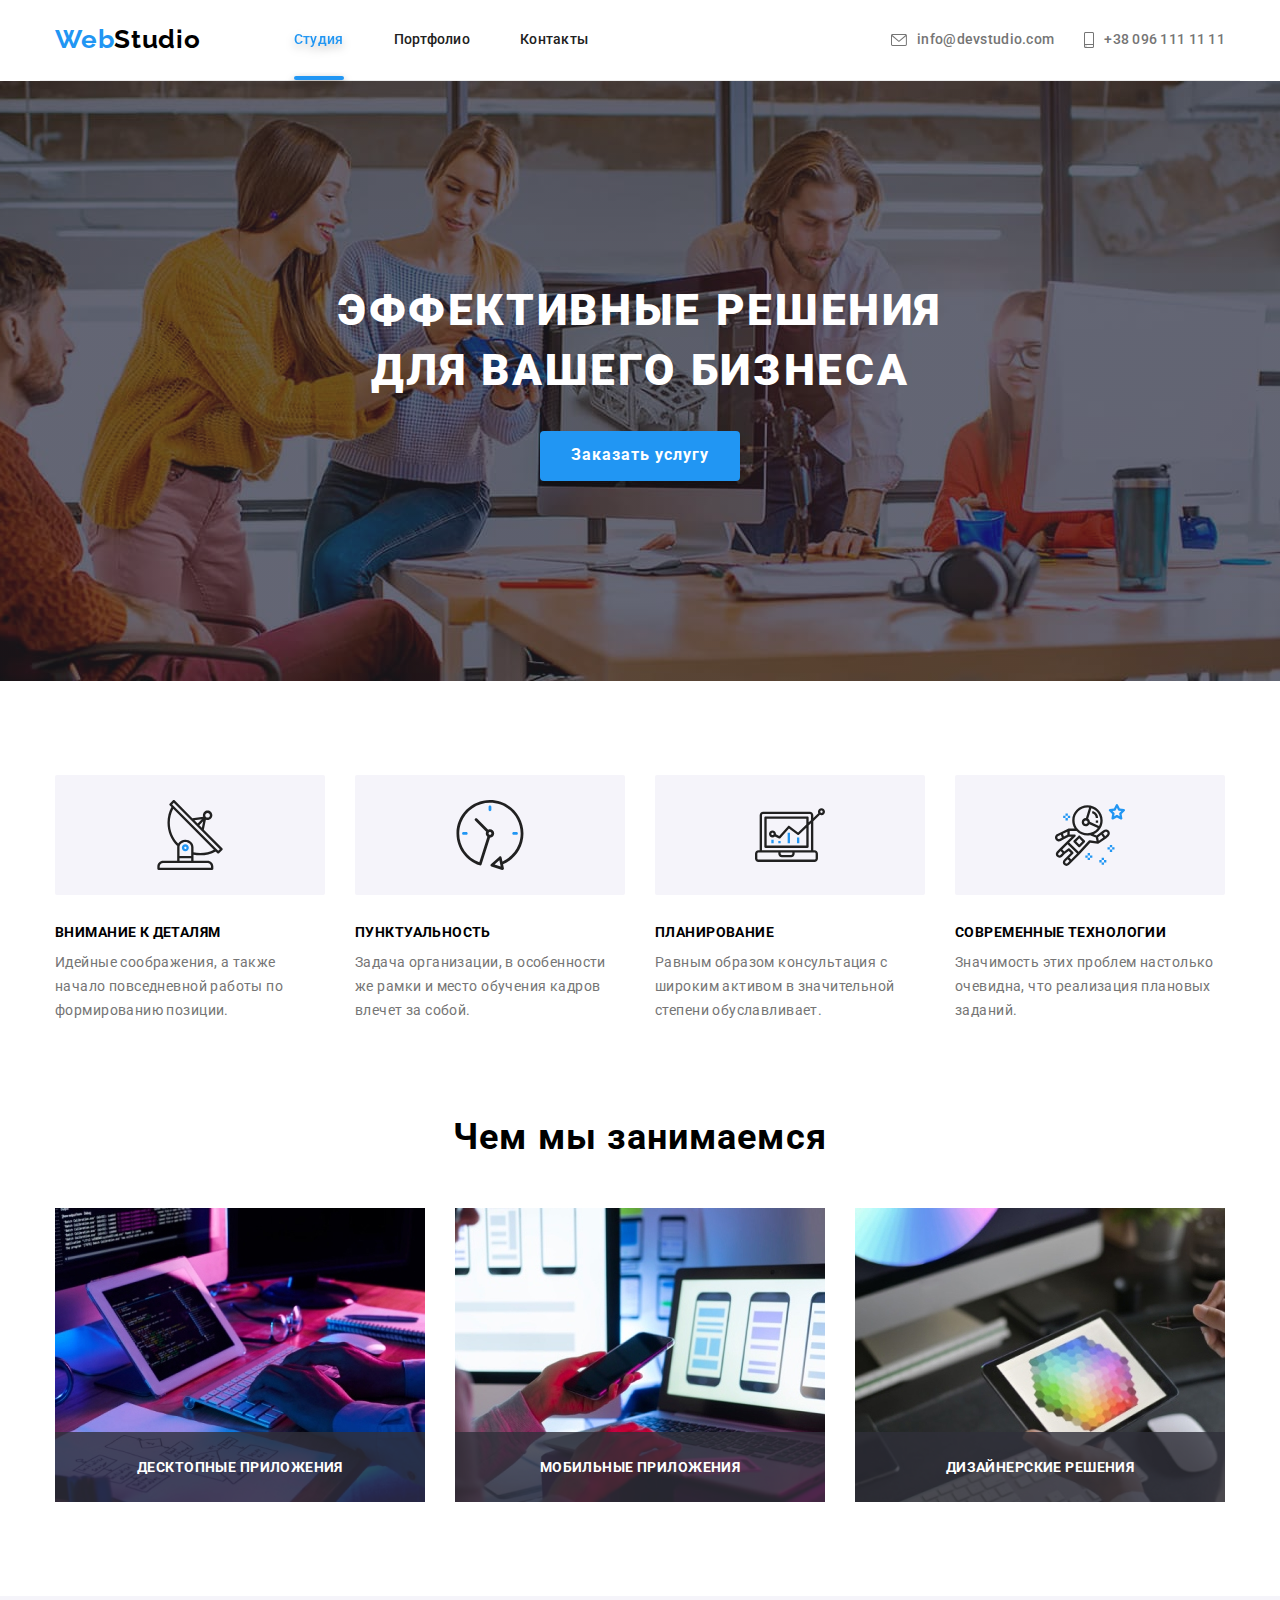
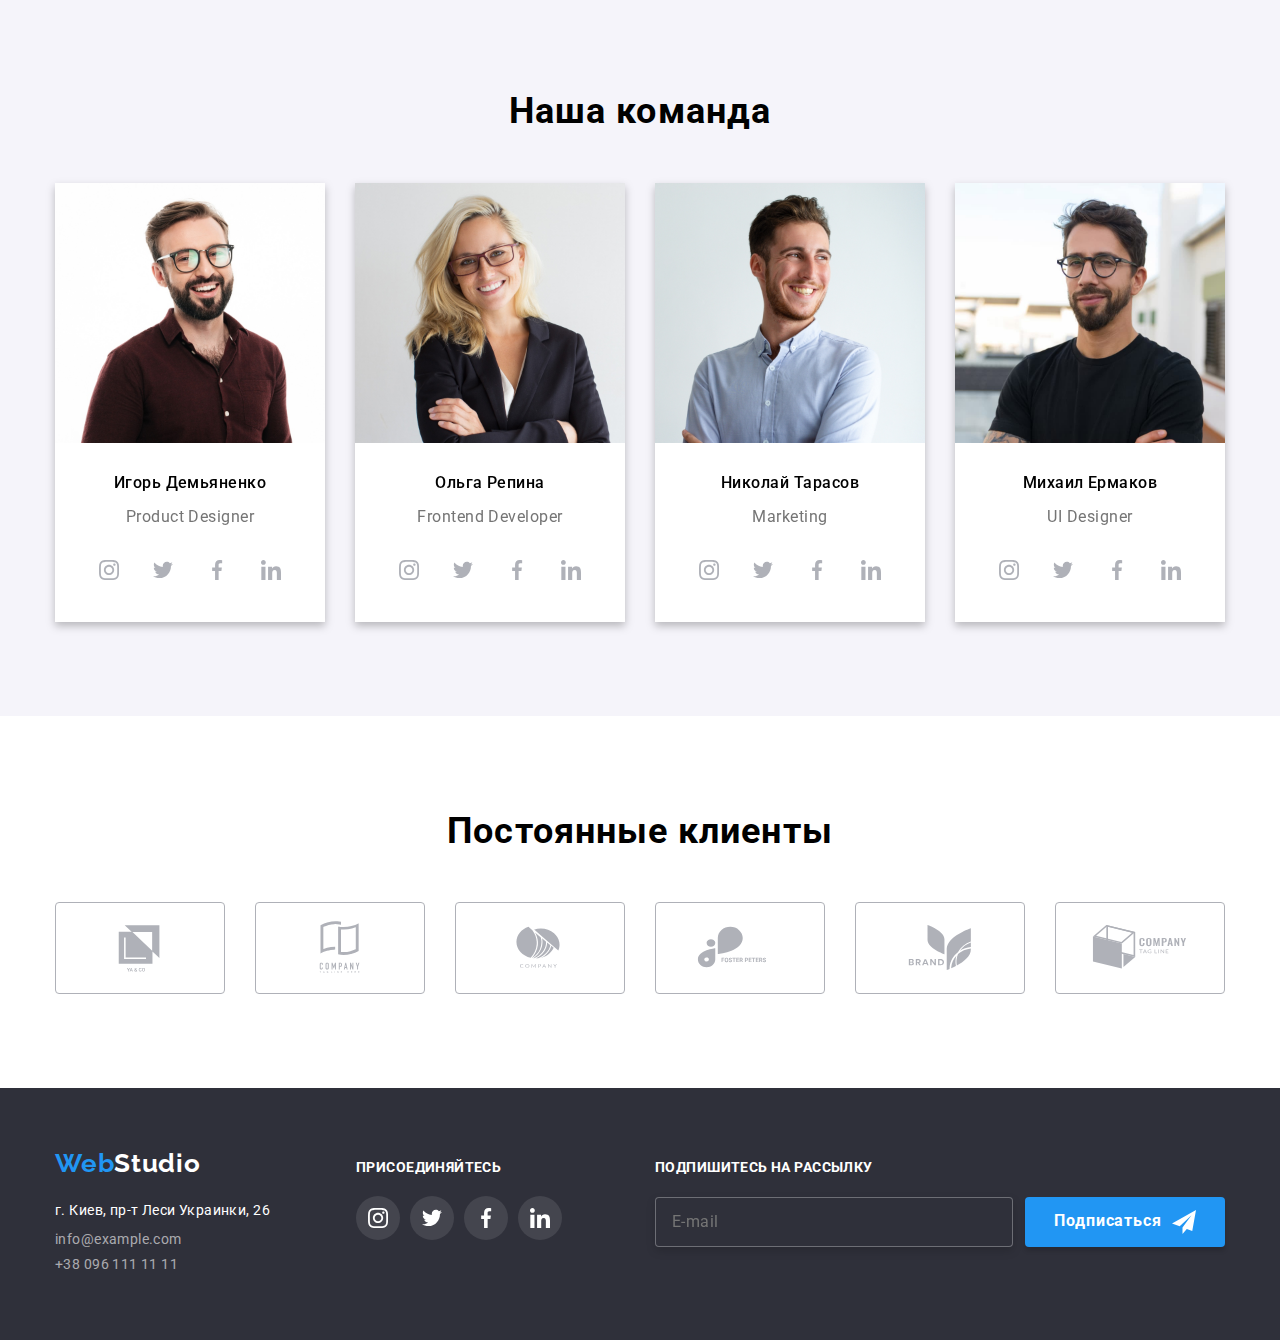
==== commit fe375987: "hw06 v.1.0.2" ====
--- a/index.html
+++ b/index.html
@@ -55,7 +55,7 @@
 			<section class="hero">
 				<div class="container">
 					<h1 class="hero__title">Эффективные решения для вашего бизнеса</h1>
-					<button data-modal-open type="button" class=" main-button hero__button">Заказать услугу</button>
+					<button data-modal-open type="button" class="main-button hero__button">Заказать услугу</button>
 				</div>
 			</section>
 
@@ -152,8 +152,8 @@
 												<use href="./images/sprite.svg#icon-instagram"></use>
 											</svg>
 										</a>
-									</li class="network-block__item">
-									<li>
+									</li>
+									<li class="network-block__item">
 										<a href="twitter.com" class="network-block__link">
 											<svg class="network-block__icon" width="20" height="20">
 												<use href="./images/sprite.svg#icon-twitter"></use>
@@ -189,8 +189,8 @@
 												<use href="./images/sprite.svg#icon-instagram"></use>
 											</svg>
 										</a>
-									</li class="network-block__item">
-									<li>
+									</li>
+									<li class="network-block__item">
 										<a href="twitter.com" class="network-block__link">
 											<svg class="network-block__icon" width="20" height="20">
 												<use href="./images/sprite.svg#icon-twitter"></use>
@@ -293,7 +293,7 @@
 			</section>
 
 			<section class="section">
-				<div class="clients container ">
+				<div class="clients container">
 					<h2 class="clients__title">Постоянные клиенты</h2>
 					<ul class="clients__list">
 						<li class="clients__item">
@@ -400,7 +400,9 @@
 						<input class="footer-form__input" type="email" id="mail" placeholder="E-mail" />
 						<button type="submit" class="main-button footer-form__button">
 							Подписаться
-							<svg class="main-button__icon" width="24" height="24"><use href="./images/sprite.svg#icon-send"></use></svg>
+							<svg class="main-button__icon" width="24" height="24">
+								<use href="./images/sprite.svg#icon-send"></use>
+							</svg>
 						</button>
 					</div>
 				</form>
@@ -439,13 +441,23 @@
 					</label>
 					<label class="modal-form__label">
 						Комментарий
-						<textarea class="modal-form__input modal-form__textarea" name="comment" cols="30" rows="10" placeholder="Введите текст"></textarea>
+						<textarea
+							class="modal-form__input modal-form__textarea"
+							name="comment"
+							cols="30"
+							rows="10"
+							placeholder="Введите текст"
+						></textarea>
 					</label>
 
 					<label class="checkbox">
 						<input type="checkbox" class="checkbox__input" />
-						<svg class="checkbox__icon--frame" width="16" height="15"><use href="./images/sprite.svg#icon-frame"></use></svg>
-						<svg class="checkbox__icon--check" width="16" height="15"><use href="./images/sprite.svg#icon-check"></use></svg>
+						<svg class="checkbox__icon--frame" width="16" height="15">
+							<use href="./images/sprite.svg#icon-frame"></use>
+						</svg>
+						<svg class="checkbox__icon--check" width="16" height="15">
+							<use href="./images/sprite.svg#icon-check"></use>
+						</svg>
 						<span class="checkbox__text">Соглашаюсь с рассылкой и принимаю</span>
 						<a class="checkbox__link" href="">Условия договора</a>
 					</label>
